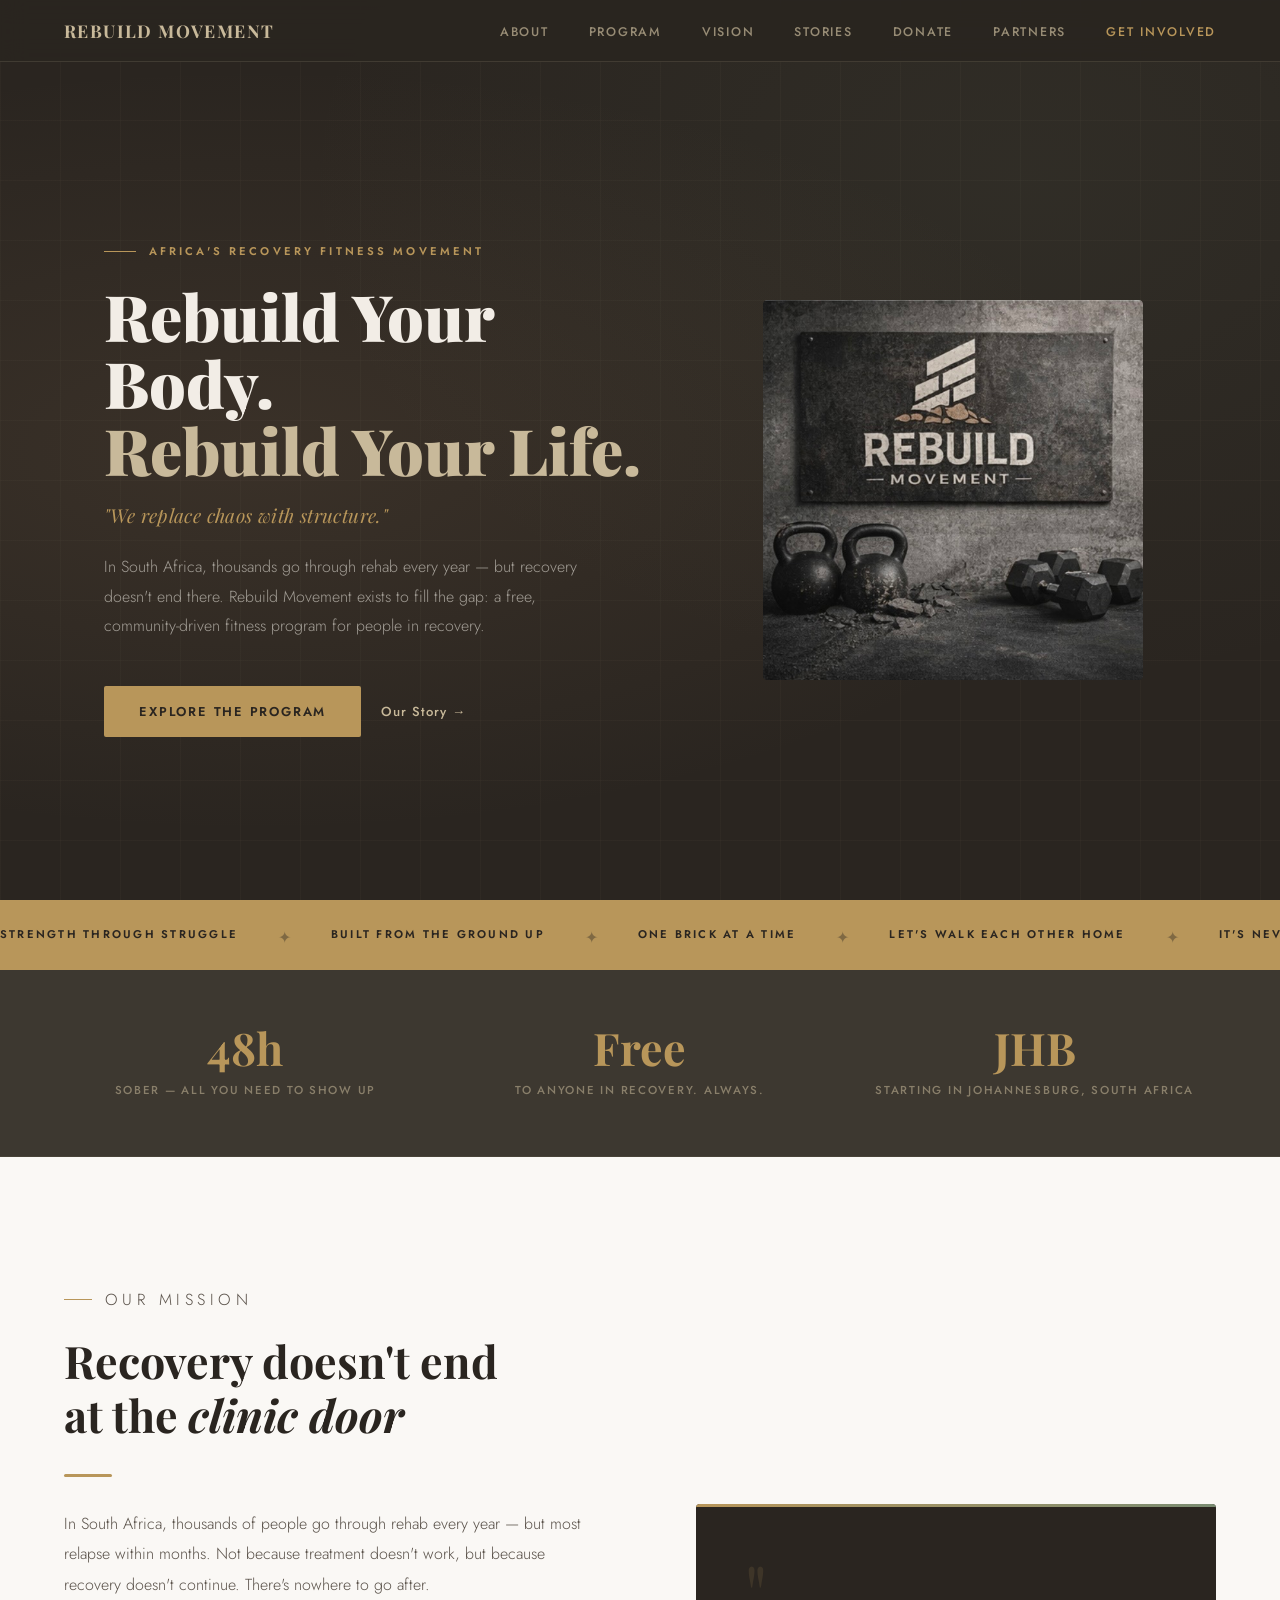
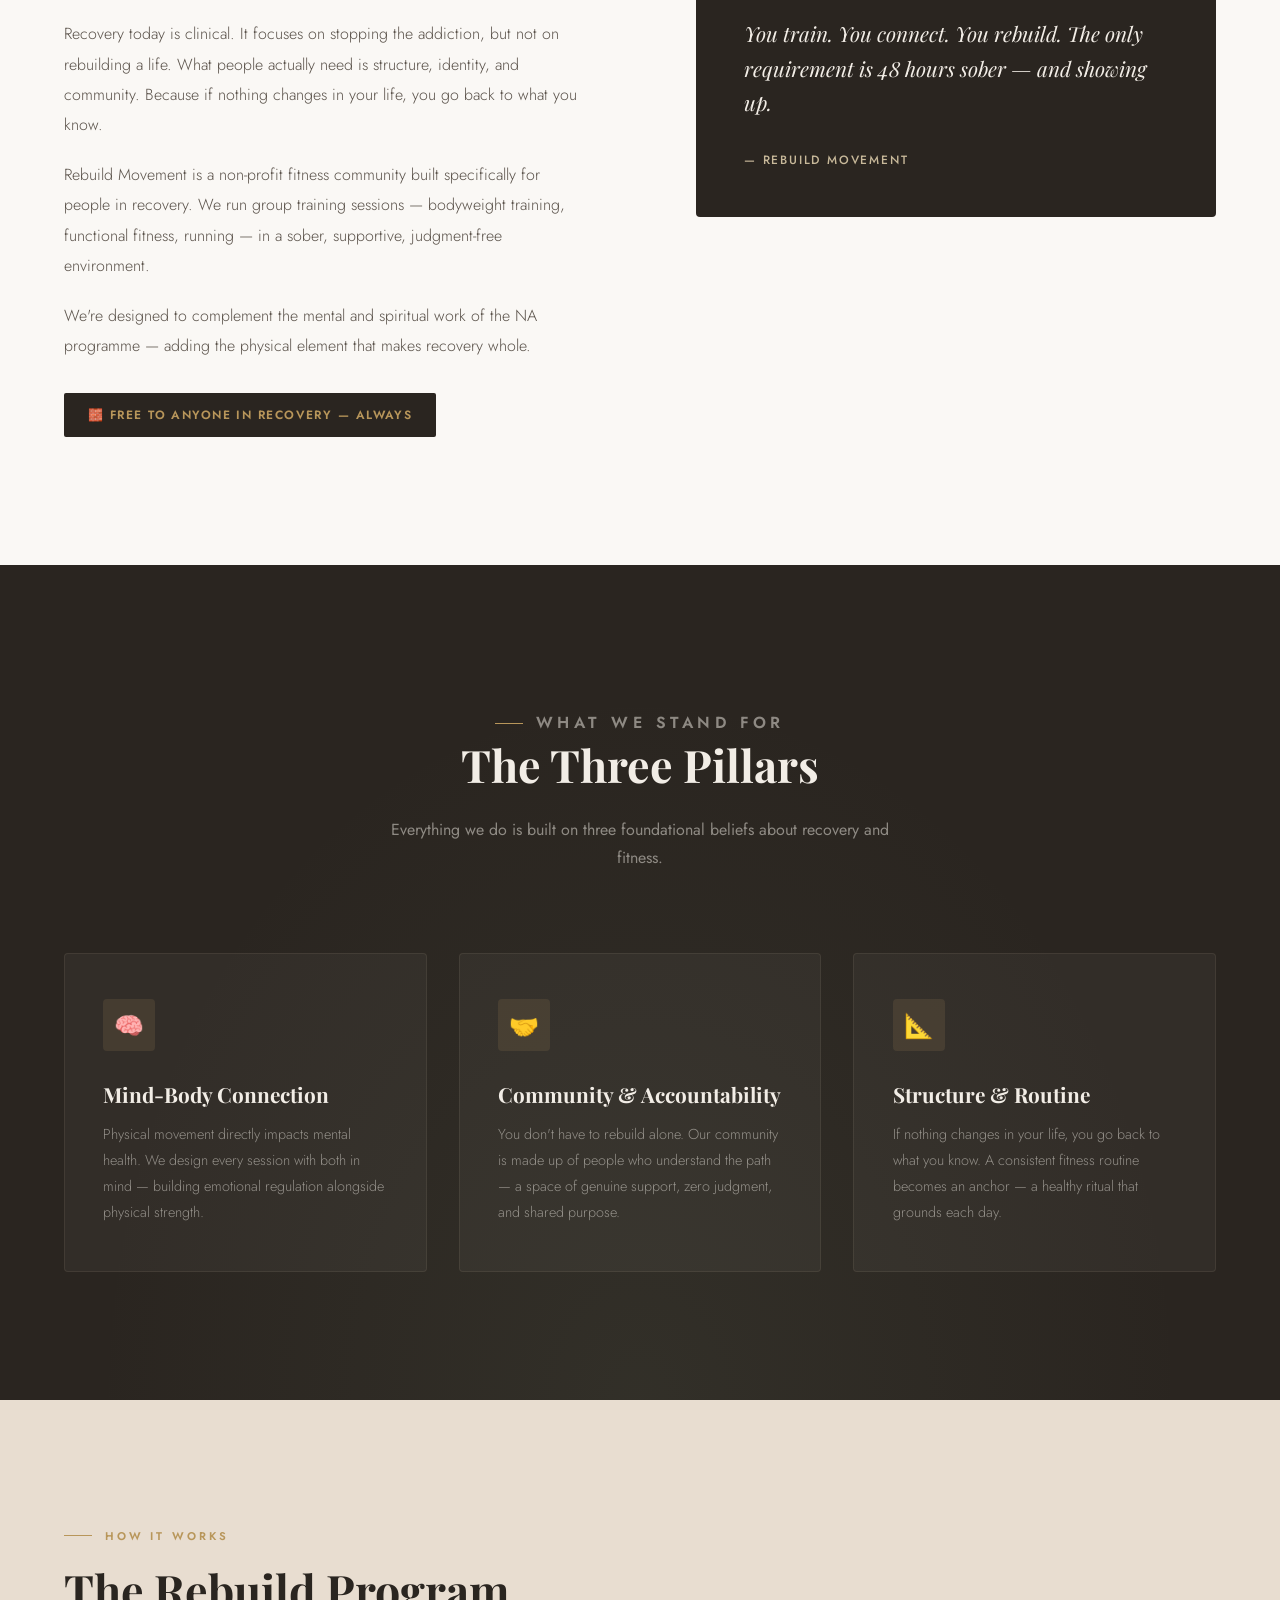
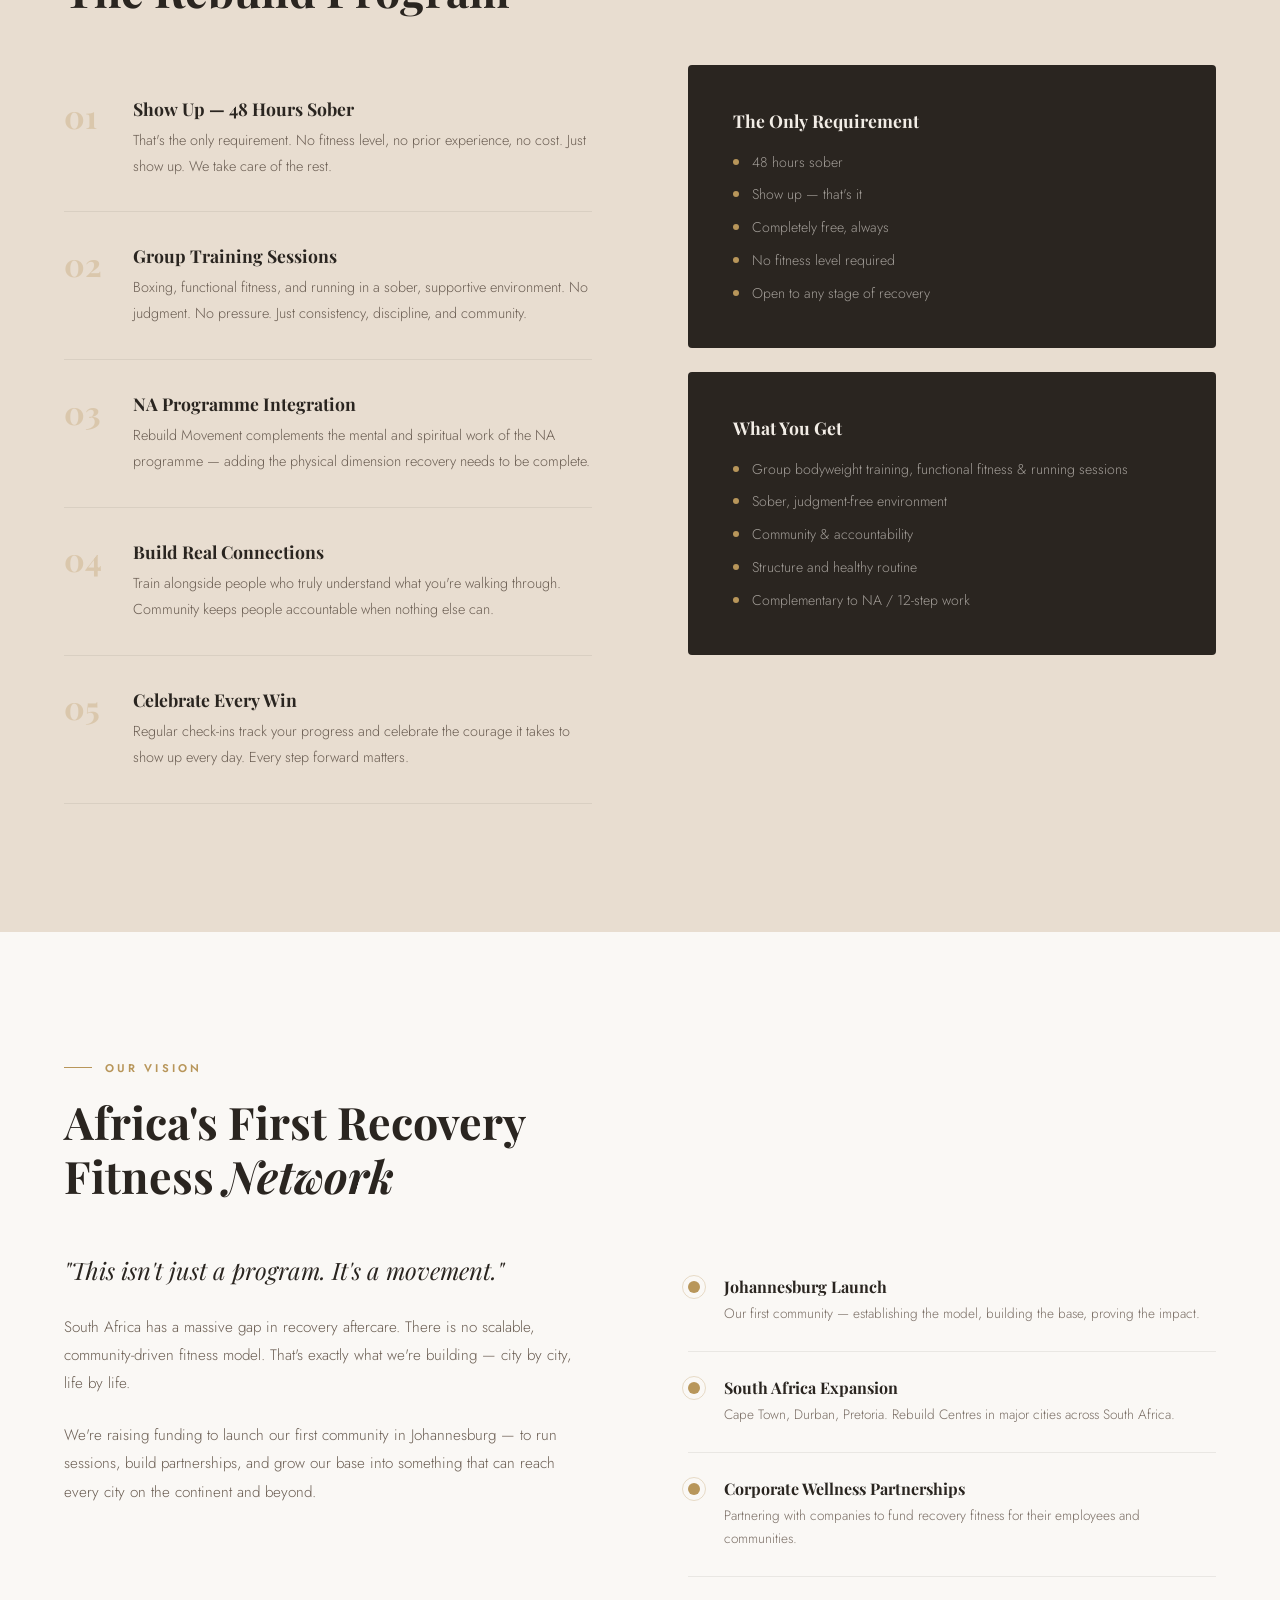
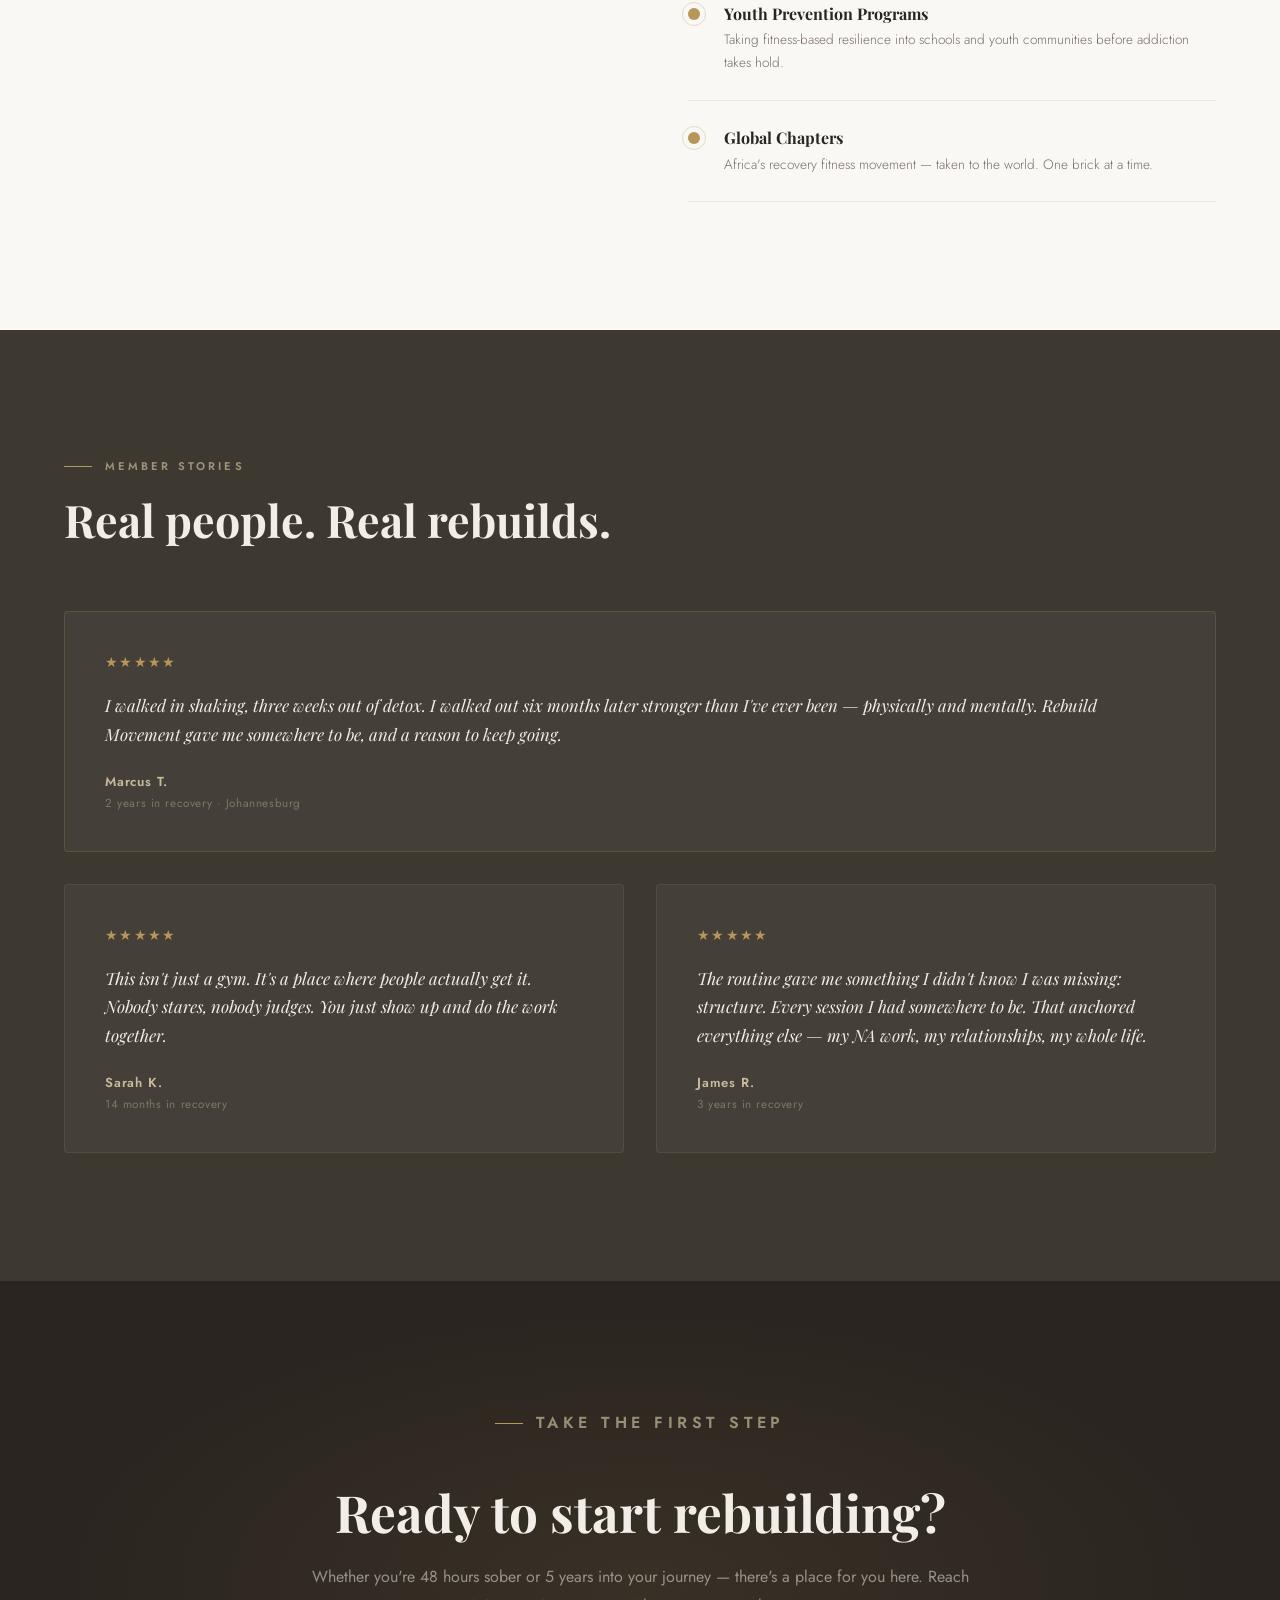
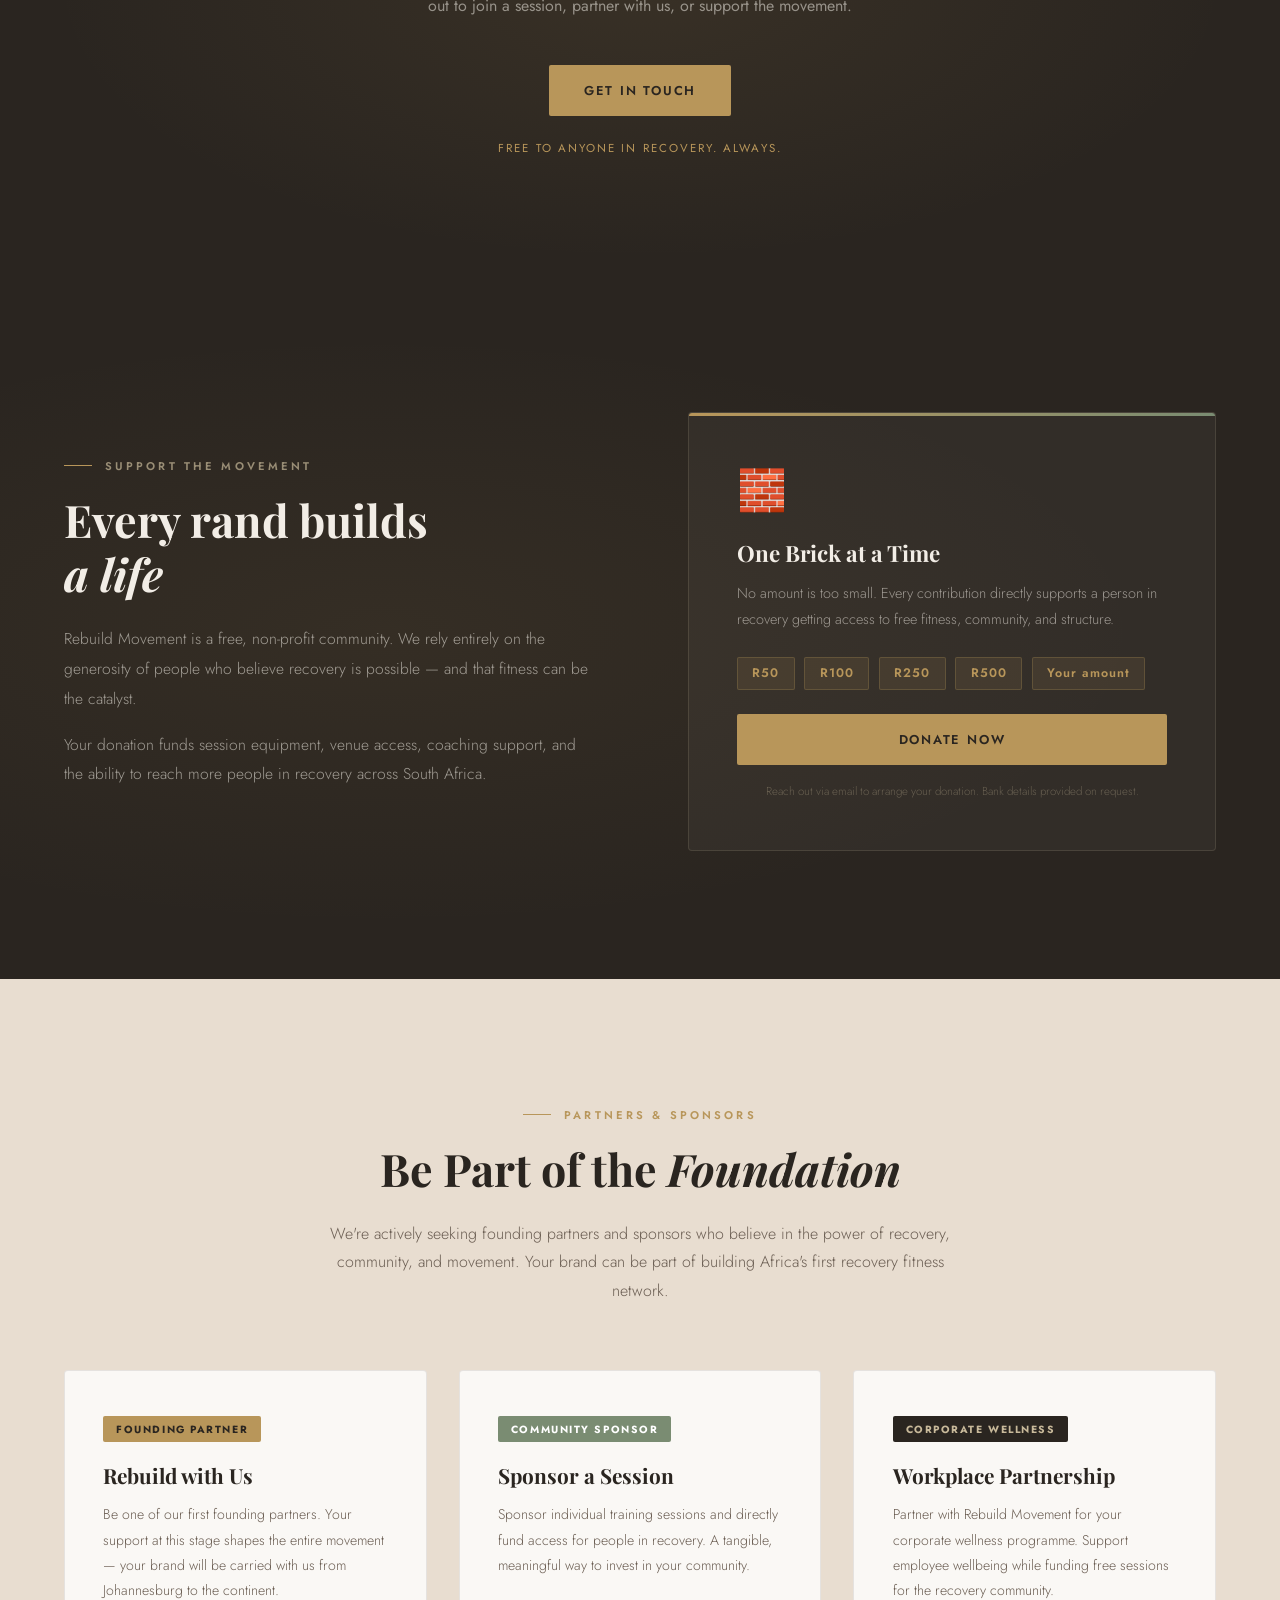
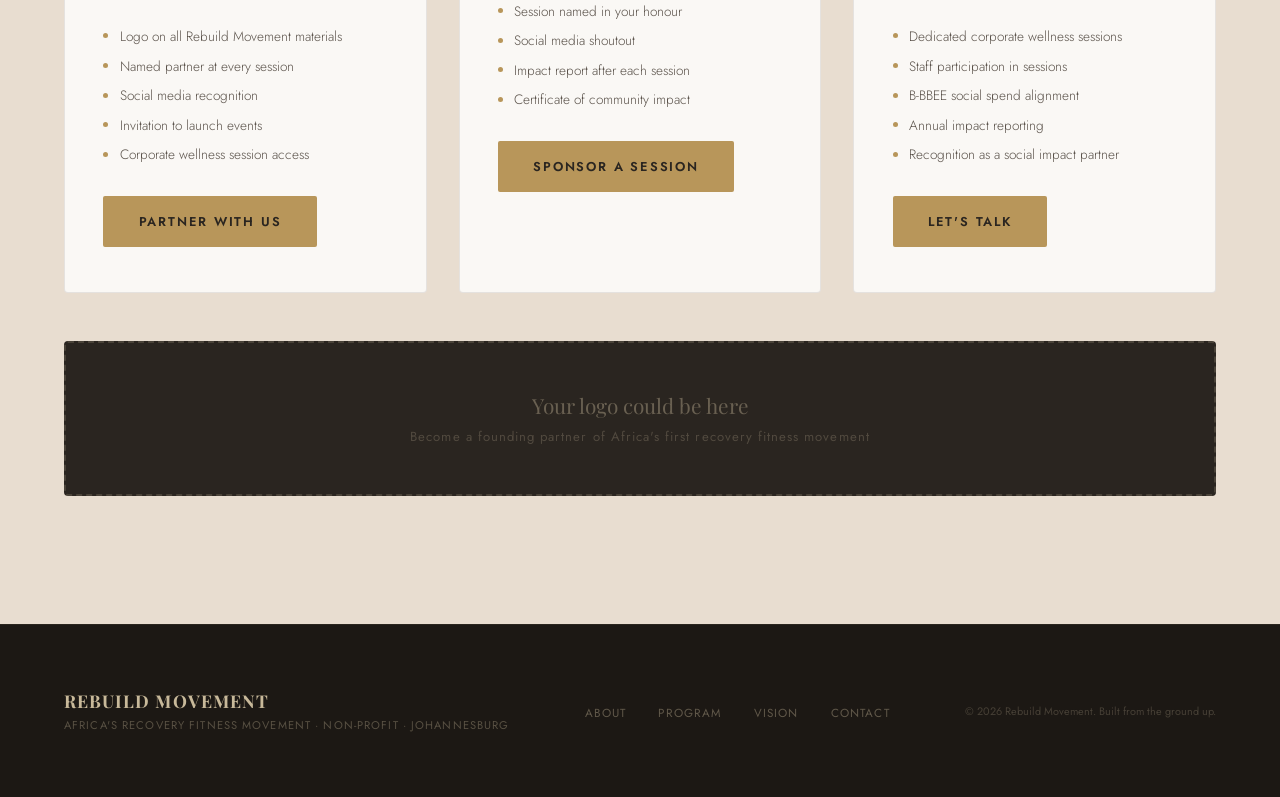
==== index.html @ efc5cbd6 "Rename index (4).html to index.html" ====
<!DOCTYPE html>
<html lang="en">
<head>
<meta charset="UTF-8">
<meta name="viewport" content="width=device-width, initial-scale=1.0">
<title>Rebuild Movement</title>
<link rel="preconnect" href="https://fonts.googleapis.com">
<link rel="preconnect" href="https://fonts.gstatic.com" crossorigin>
<link href="https://fonts.googleapis.com/css2?family=Playfair+Display:ital,wght@0,400;0,700;0,900;1,400;1,700&family=Jost:wght@300;400;500;600&display=swap" rel="stylesheet">
<style>
  :root {
    --stone: #2a2520;
    --ash: #3d3830;
    --sand: #c8b99a;
    --cream: #f2ede6;
    --warm-white: #faf8f5;
    --sage: #7a8c72;
    --accent: #b8965a;
    --light-sand: #e8ddd0;
  }

  * { margin: 0; padding: 0; box-sizing: border-box; }
  html { scroll-behavior: smooth; }

  body {
    font-family: 'Jost', 'Segoe UI', Arial, sans-serif;
    background: var(--warm-white);
    color: var(--stone);
    overflow-x: hidden;
  }

  nav {
    position: fixed;
    top: 0; left: 0; right: 0;
    z-index: 100;
    display: flex;
    justify-content: space-between;
    align-items: center;
    padding: 1.2rem 4rem;
    background: rgba(42, 37, 32, 0.95);
    backdrop-filter: blur(12px);
    border-bottom: 1px solid rgba(200, 185, 154, 0.15);
  }

  .nav-logo {
    font-family: 'Playfair Display', Georgia, 'Times New Roman', serif;
    font-size: 1.1rem;
    font-weight: 700;
    color: var(--sand);
    letter-spacing: 0.08em;
    text-decoration: none;
    text-transform: uppercase;
  }

  .nav-links {
    display: flex;
    gap: 2.5rem;
    list-style: none;
  }

  .nav-links a {
    color: rgba(200, 185, 154, 0.7);
    text-decoration: none;
    font-size: 0.78rem;
    font-weight: 500;
    letter-spacing: 0.14em;
    text-transform: uppercase;
    transition: color 0.3s;
  }

  .nav-links a:hover { color: var(--sand); }

  .nav-cta {
    color: var(--accent) !important;
    border: none !important;
    padding: 0.5rem 0 !important;
    white-space: nowrap;
    transition: opacity 0.3s !important;
  }

  .nav-cta:hover {
    opacity: 0.7;
    background: none !important;
    color: var(--accent) !important;
  }

  .hero {
    min-height: 100vh;
    background: var(--stone);
    position: relative;
    display: flex;
    align-items: center;
    overflow: hidden;
  }

  .hero-texture {
    position: absolute;
    inset: 0;
    background-image:
      radial-gradient(ellipse at 20% 50%, rgba(156,122,90,0.14) 0%, transparent 60%),
      radial-gradient(ellipse at 80% 20%, rgba(122,140,114,0.08) 0%, transparent 50%);
  }

  .hero-grid {
    position: absolute;
    inset: 0;
    background-image:
      linear-gradient(rgba(200,185,154,0.03) 1px, transparent 1px),
      linear-gradient(90deg, rgba(200,185,154,0.03) 1px, transparent 1px);
    background-size: 60px 60px;
  }

  .hero-content {
    position: relative;
    z-index: 2;
    max-width: 1200px;
    margin: 0 auto;
    padding: 0 4rem;
    padding-top: 80px;
    display: grid;
    grid-template-columns: 1.1fr 0.9fr;
    gap: 5rem;
    align-items: center;
    width: 100%;
  }

  .hero-eyebrow {
    font-size: 0.7rem;
    font-weight: 600;
    letter-spacing: 0.28em;
    text-transform: uppercase;
    color: var(--accent);
    margin-bottom: 1.4rem;
    display: flex;
    align-items: center;
    gap: 0.8rem;
  }

  .hero-eyebrow::before {
    content: '';
    display: block;
    width: 32px;
    height: 1px;
    background: var(--accent);
    flex-shrink: 0;
  }

  h1 {
    font-family: 'Playfair Display', Georgia, 'Times New Roman', serif;
    font-size: clamp(2.8rem, 5vw, 4.8rem);
    font-weight: 900;
    line-height: 1.05;
    color: var(--cream);
    margin-bottom: 1.2rem;
  }

  h1 em {
    font-style: normal;
    color: var(--sand);
  }

  .hero-tagline {
    font-family: 'Playfair Display', Georgia, 'Times New Roman', serif;
    font-size: 1.2rem;
    font-style: italic;
    color: var(--accent);
    margin-bottom: 1.5rem;
    letter-spacing: 0.02em;
  }

  .hero-sub {
    font-size: 1rem;
    line-height: 1.85;
    color: rgba(242,237,230,0.58);
    font-weight: 300;
    max-width: 480px;
    margin-bottom: 2.8rem;
  }

  .hero-actions {
    display: flex;
    gap: 1.2rem;
    align-items: center;
    flex-wrap: wrap;
  }

  .btn-primary {
    background: var(--accent);
    color: var(--stone);
    padding: 1rem 2.2rem;
    border: none;
    border-radius: 2px;
    font-family: 'Jost', 'Segoe UI', Arial, sans-serif;
    font-size: 0.8rem;
    font-weight: 600;
    letter-spacing: 0.14em;
    text-transform: uppercase;
    cursor: pointer;
    text-decoration: none;
    transition: all 0.3s;
    display: inline-block;
  }

  .btn-primary:hover {
    background: var(--sand);
    transform: translateY(-2px);
    box-shadow: 0 8px 30px rgba(184,150,90,0.3);
  }

  .btn-ghost {
    color: var(--sand);
    font-size: 0.82rem;
    font-weight: 500;
    letter-spacing: 0.08em;
    text-decoration: none;
    display: flex;
    align-items: center;
    gap: 0.5rem;
    transition: gap 0.3s;
  }

  .btn-ghost:hover { gap: 0.9rem; }

  .hero-right {
    display: flex;
    justify-content: center;
    align-items: center;
  }

  .logo-display {
    width: 380px;
    height: 380px;
    border-radius: 4px;
    display: flex;
    align-items: center;
    justify-content: center;
    position: relative;
    overflow: hidden;
  }

  .logo-display img {
    width: 100%;
    height: 100%;
    object-fit: cover;
    border-radius: 4px;
  }

  .manifesto-bar {
    background: var(--accent);
    padding: 1.3rem 0;
    overflow: hidden;
    white-space: nowrap;
  }

  .manifesto-track {
    display: inline-flex;
    gap: 2.5rem;
    animation: scroll 35s linear infinite;
  }

  .manifesto-item {
    font-size: 0.7rem;
    font-weight: 600;
    letter-spacing: 0.2em;
    text-transform: uppercase;
    color: var(--stone);
    flex-shrink: 0;
  }

  .manifesto-sep {
    color: rgba(42,37,32,0.4);
    flex-shrink: 0;
  }

  @keyframes scroll {
    0% { transform: translateX(0); }
    100% { transform: translateX(-50%); }
  }

  .stats-bar {
    background: var(--ash);
    border-bottom: 1px solid rgba(200,185,154,0.08);
    padding: 2.5rem 4rem;
  }

  .stats-inner {
    max-width: 1200px;
    margin: 0 auto;
    display: grid;
    grid-template-columns: repeat(3, 1fr);
    gap: 2rem;
    text-align: center;
  }

  .stat-item { padding: 1rem; }

  .stat-num {
    font-family: 'Playfair Display', Georgia, 'Times New Roman', serif;
    font-size: 2.8rem;
    font-weight: 700;
    color: var(--accent);
    line-height: 1;
    display: block;
    margin-bottom: 0.4rem;
  }

  .stat-label {
    font-size: 0.72rem;
    letter-spacing: 0.15em;
    text-transform: uppercase;
    color: rgba(200,185,154,0.55);
    font-weight: 500;
  }

  .section-inner { max-width: 1200px; margin: 0 auto; }

  .section-label {
    font-size: 0.7rem;
    font-weight: 600;
    letter-spacing: 0.28em;
    text-transform: uppercase;
    color: var(--accent);
    margin-bottom: 1.2rem;
    display: flex;
    align-items: center;
    gap: 0.8rem;
  }

  .section-label::before {
    content: '';
    display: block;
    width: 28px;
    height: 1px;
    background: var(--accent);
    flex-shrink: 0;
  }

  h2 {
    font-family: 'Playfair Display', Georgia, 'Times New Roman', serif;
    font-size: clamp(2rem, 3.5vw, 3rem);
    font-weight: 700;
    line-height: 1.2;
    color: var(--stone);
    margin-bottom: 1.5rem;
  }

  .divider {
    width: 48px;
    height: 3px;
    background: var(--accent);
    margin: 2rem 0;
    border-radius: 2px;
  }

  .about {
    padding: 8rem 4rem;
    background: var(--warm-white);
  }

  .about-grid {
    display: grid;
    grid-template-columns: 1fr 1fr;
    gap: 7rem;
    align-items: center;
  }

  .about-text p {
    font-size: 1rem;
    line-height: 1.9;
    color: #5a524a;
    font-weight: 300;
    margin-bottom: 1.2rem;
  }

  .free-badge {
    display: inline-flex;
    align-items: center;
    gap: 0.7rem;
    background: var(--stone);
    color: var(--accent);
    padding: 0.8rem 1.5rem;
    border-radius: 2px;
    font-size: 0.75rem;
    font-weight: 600;
    letter-spacing: 0.12em;
    text-transform: uppercase;
    margin-top: 0.8rem;
  }

  .about-card {
    background: var(--stone);
    border-radius: 4px;
    padding: 3rem;
    position: relative;
    overflow: hidden;
  }

  .about-card::before {
    content: '';
    position: absolute;
    top: 0; left: 0; right: 0;
    height: 3px;
    background: linear-gradient(90deg, var(--accent), var(--sage));
  }

  .quote-mark {
    font-family: 'Playfair Display', Georgia, 'Times New Roman', serif;
    font-size: 5rem;
    color: rgba(184,150,90,0.15);
    line-height: 1;
    margin-bottom: -1rem;
    display: block;
  }

  .quote-text {
    font-family: 'Playfair Display', Georgia, 'Times New Roman', serif;
    font-size: 1.3rem;
    line-height: 1.65;
    color: var(--cream);
    font-style: italic;
    margin-bottom: 2rem;
  }

  .quote-attr {
    font-size: 0.75rem;
    letter-spacing: 0.15em;
    text-transform: uppercase;
    color: var(--sand);
    font-weight: 500;
  }

  .pillars {
    padding: 8rem 4rem;
    background: var(--stone);
    position: relative;
    overflow: hidden;
  }

  .pillars::before {
    content: '';
    position: absolute;
    inset: 0;
    background: radial-gradient(ellipse at 50% 100%, rgba(122,140,114,0.1) 0%, transparent 60%);
  }

  .pillars-header {
    text-align: center;
    margin-bottom: 5rem;
    position: relative;
    z-index: 1;
  }

  .pillars-header h2 { color: var(--cream); }

  .pillars-header p {
    font-size: 1rem;
    line-height: 1.8;
    color: rgba(242,237,230,0.5);
    max-width: 500px;
    margin: 1rem auto 0;
  }

  .pillars-grid {
    display: grid;
    grid-template-columns: repeat(3, 1fr);
    gap: 2rem;
    position: relative;
    z-index: 1;
    max-width: 1200px;
    margin: 0 auto;
  }

  .pillar-card {
    background: rgba(255,255,255,0.04);
    border: 1px solid rgba(200,185,154,0.1);
    border-radius: 4px;
    padding: 2.8rem 2.4rem;
    transition: all 0.4s;
    position: relative;
    overflow: hidden;
  }

  .pillar-card::after {
    content: '';
    position: absolute;
    bottom: 0; left: 0; right: 0;
    height: 2px;
    background: linear-gradient(90deg, var(--accent), transparent);
    transform: scaleX(0);
    transform-origin: left;
    transition: transform 0.4s;
  }

  .pillar-card:hover {
    background: rgba(255,255,255,0.07);
    border-color: rgba(200,185,154,0.25);
    transform: translateY(-4px);
  }

  .pillar-card:hover::after { transform: scaleX(1); }

  .pillar-icon {
    width: 52px;
    height: 52px;
    background: rgba(184,150,90,0.14);
    border-radius: 4px;
    display: flex;
    align-items: center;
    justify-content: center;
    font-size: 1.5rem;
    margin-bottom: 1.8rem;
  }

  .pillar-card h3 {
    font-family: 'Playfair Display', Georgia, 'Times New Roman', serif;
    font-size: 1.3rem;
    font-weight: 700;
    color: var(--cream);
    margin-bottom: 0.9rem;
  }

  .pillar-card p {
    font-size: 0.9rem;
    line-height: 1.8;
    color: rgba(242,237,230,0.5);
    font-weight: 300;
  }

  .program {
    padding: 8rem 4rem;
    background: var(--light-sand);
  }

  .program-grid {
    display: grid;
    grid-template-columns: 1fr 1fr;
    gap: 6rem;
    align-items: start;
    max-width: 1200px;
    margin: 3rem auto 0;
  }

  .step {
    display: flex;
    gap: 1.8rem;
    padding: 2rem 0;
    border-bottom: 1px solid rgba(42,37,32,0.08);
    transition: padding-left 0.3s;
  }

  .step:hover { padding-left: 0.5rem; }

  .step-num {
    font-family: 'Playfair Display', Georgia, 'Times New Roman', serif;
    font-size: 2rem;
    font-weight: 700;
    color: rgba(184,150,90,0.3);
    min-width: 2.5rem;
    line-height: 1;
    padding-top: 0.2rem;
  }

  .step-content h3 {
    font-family: 'Playfair Display', Georgia, 'Times New Roman', serif;
    font-size: 1.1rem;
    font-weight: 700;
    color: var(--stone);
    margin-bottom: 0.5rem;
  }

  .step-content p {
    font-size: 0.9rem;
    line-height: 1.8;
    color: #6b5e53;
    font-weight: 300;
  }

  .program-info { position: sticky; top: 120px; }

  .info-card {
    background: var(--stone);
    border-radius: 4px;
    padding: 2.8rem;
    margin-bottom: 1.5rem;
  }

  .info-card h3 {
    font-family: 'Playfair Display', Georgia, 'Times New Roman', serif;
    font-size: 1.1rem;
    color: var(--cream);
    margin-bottom: 1.2rem;
  }

  .info-list {
    list-style: none;
    display: flex;
    flex-direction: column;
    gap: 0.8rem;
  }

  .info-list li {
    font-size: 0.88rem;
    color: rgba(242,237,230,0.6);
    display: flex;
    align-items: center;
    gap: 0.8rem;
    font-weight: 300;
  }

  .info-list li::before {
    content: '';
    width: 6px;
    height: 6px;
    border-radius: 50%;
    background: var(--accent);
    flex-shrink: 0;
  }

  .vision {
    padding: 8rem 4rem;
    background: var(--warm-white);
  }

  .vision-grid {
    display: grid;
    grid-template-columns: 1fr 1fr;
    gap: 6rem;
    align-items: start;
    max-width: 1200px;
    margin: 3rem auto 0;
  }

  .vision-statement {
    font-family: 'Playfair Display', Georgia, 'Times New Roman', serif;
    font-size: 1.5rem;
    font-style: italic;
    line-height: 1.6;
    color: var(--stone);
    margin-bottom: 1.5rem;
  }

  .vision-sub {
    font-size: 0.95rem;
    line-height: 1.85;
    color: #6b5e53;
    font-weight: 300;
    margin-bottom: 1.5rem;
  }

  .roadmap { display: flex; flex-direction: column; gap: 0; }

  .roadmap-item {
    display: flex;
    align-items: flex-start;
    gap: 1.5rem;
    padding: 1.6rem 0;
    border-bottom: 1px solid rgba(42,37,32,0.08);
  }

  .roadmap-dot {
    width: 12px;
    height: 12px;
    border-radius: 50%;
    background: var(--accent);
    flex-shrink: 0;
    margin-top: 5px;
    position: relative;
  }

  .roadmap-dot::after {
    content: '';
    position: absolute;
    top: 50%;
    left: 50%;
    transform: translate(-50%, -50%);
    width: 22px;
    height: 22px;
    border-radius: 50%;
    border: 1px solid rgba(184,150,90,0.3);
  }

  .roadmap-content h4 {
    font-family: 'Playfair Display', Georgia, 'Times New Roman', serif;
    font-size: 1rem;
    font-weight: 700;
    color: var(--stone);
    margin-bottom: 0.3rem;
  }

  .roadmap-content p {
    font-size: 0.85rem;
    line-height: 1.7;
    color: #7a6e65;
    font-weight: 300;
  }

  .testimonials {
    padding: 8rem 4rem;
    background: var(--ash);
  }

  .testimonials-header {
    max-width: 1200px;
    margin: 0 auto 4rem;
  }

  .testimonials-header h2 { color: var(--cream); }

  .testimonials-grid {
    display: grid;
    grid-template-columns: repeat(2, 1fr);
    gap: 2rem;
    max-width: 1200px;
    margin: 0 auto;
  }

  .testimonial-card {
    background: rgba(255,255,255,0.04);
    border: 1px solid rgba(200,185,154,0.1);
    border-radius: 4px;
    padding: 2.5rem;
    transition: all 0.3s;
  }

  .testimonial-card:hover {
    border-color: rgba(200,185,154,0.25);
    transform: translateY(-2px);
  }

  .testimonial-card:first-child {
    grid-column: 1 / -1;
    border-color: rgba(184,150,90,0.2);
  }

  .t-stars {
    color: var(--accent);
    font-size: 0.85rem;
    letter-spacing: 0.1em;
    margin-bottom: 1.2rem;
  }

  .t-text {
    font-family: 'Playfair Display', Georgia, 'Times New Roman', serif;
    font-size: 1.05rem;
    line-height: 1.7;
    color: var(--cream);
    font-style: italic;
    margin-bottom: 1.5rem;
  }

  .t-name {
    font-size: 0.82rem;
    font-weight: 600;
    color: var(--sand);
    letter-spacing: 0.06em;
  }

  .t-meta {
    font-size: 0.73rem;
    color: rgba(200,185,154,0.45);
    margin-top: 0.2rem;
    letter-spacing: 0.05em;
  }

  .cta-section {
    padding: 8rem 4rem;
    background: var(--stone);
    text-align: center;
    position: relative;
    overflow: hidden;
  }

  .cta-section::before {
    content: '';
    position: absolute;
    inset: 0;
    background: radial-gradient(ellipse at center, rgba(184,150,90,0.1) 0%, transparent 65%);
  }

  .cta-inner {
    position: relative;
    z-index: 1;
    max-width: 680px;
    margin: 0 auto;
  }

  .cta-section h2 {
    color: var(--cream);
    font-size: clamp(1.8rem, 4vw, 3.2rem);
    margin-bottom: 1.2rem;
  }

  .cta-section p {
    font-size: 1rem;
    line-height: 1.8;
    color: rgba(242,237,230,0.52);
    margin-bottom: 2.8rem;
  }

  .cta-qualifier {
    font-size: 0.72rem;
    letter-spacing: 0.18em;
    text-transform: uppercase;
    color: var(--accent);
    margin-top: 1.5rem;
    display: block;
  }

  footer {
    background: rgba(28,24,20,1);
    padding: 4rem;
    border-top: 1px solid rgba(200,185,154,0.08);
  }

  .footer-inner {
    max-width: 1200px;
    margin: 0 auto;
    display: flex;
    justify-content: space-between;
    align-items: center;
  }

  .footer-brand {
    font-family: 'Playfair Display', Georgia, 'Times New Roman', serif;
    font-size: 1.1rem;
    font-weight: 700;
    color: var(--sand);
    letter-spacing: 0.06em;
  }

  .footer-tagline {
    font-size: 0.7rem;
    color: rgba(200,185,154,0.35);
    margin-top: 0.3rem;
    letter-spacing: 0.1em;
    text-transform: uppercase;
  }

  .footer-links {
    display: flex;
    gap: 2rem;
    list-style: none;
  }

  .footer-links a {
    font-size: 0.73rem;
    color: rgba(200,185,154,0.4);
    text-decoration: none;
    letter-spacing: 0.1em;
    text-transform: uppercase;
    transition: color 0.3s;
  }

  .footer-links a:hover { color: var(--sand); }

  .footer-copy {
    font-size: 0.68rem;
    color: rgba(200,185,154,0.25);
  }

  @keyframes fadeUp {
    from { opacity: 0; transform: translateY(28px); }
    to { opacity: 1; transform: translateY(0); }
  }

  .hero-eyebrow { animation: fadeUp 0.8s ease forwards; }
  h1 { animation: fadeUp 0.8s 0.12s ease both; }
  .hero-tagline { animation: fadeUp 0.8s 0.22s ease both; }
  .hero-sub { animation: fadeUp 0.8s 0.32s ease both; }
  .hero-actions { animation: fadeUp 0.8s 0.44s ease both; }
  .logo-display { animation: fadeUp 0.9s 0.28s ease both; }

  .reveal {
    opacity: 0;
    transform: translateY(22px);
    transition: opacity 0.7s ease, transform 0.7s ease;
  }
  .reveal.visible {
    opacity: 1;
    transform: translateY(0);
  }

  @media (max-width: 900px) {
    nav { padding: 1rem 1.5rem; }
    .nav-links { display: none; }
    .hero-content, .about-grid, .program-grid, .pillars-grid, .testimonials-grid, .vision-grid {
      grid-template-columns: 1fr;
    }
    .hero-content { gap: 3rem; padding: 6rem 1.5rem 4rem; }
    .about, .pillars, .program, .testimonials, .cta-section, .vision, footer {
      padding: 5rem 1.5rem;
    }
    .stats-bar { padding: 2rem 1.5rem; }
    .stats-inner { grid-template-columns: 1fr; gap: 1.5rem; }
    .footer-inner { flex-direction: column; gap: 1.5rem; text-align: center; }
    .testimonial-card:first-child { grid-column: 1; }
    .program-info { position: static; }
    .logo-display { width: 280px; height: 280px; }
  }

  /* DONATE */
  .donate-section {
    padding: 8rem 4rem;
    background: var(--stone);
    position: relative;
    overflow: hidden;
  }

  .donate-section::before {
    content: '';
    position: absolute;
    inset: 0;
    background: radial-gradient(ellipse at 30% 50%, rgba(184,150,90,0.08) 0%, transparent 60%);
  }

  .donate-grid {
    display: grid;
    grid-template-columns: 1fr 1fr;
    gap: 6rem;
    align-items: center;
    max-width: 1200px;
    margin: 0 auto;
    position: relative;
    z-index: 1;
  }

  .donate-text {
    font-size: 0.98rem;
    line-height: 1.9;
    color: rgba(242,237,230,0.58);
    font-weight: 300;
    margin-bottom: 1rem;
  }

  .donate-card {
    background: rgba(255,255,255,0.04);
    border: 1px solid rgba(200,185,154,0.15);
    border-radius: 4px;
    padding: 3rem;
    position: relative;
    overflow: hidden;
  }

  .donate-card::before {
    content: '';
    position: absolute;
    top: 0; left: 0; right: 0;
    height: 3px;
    background: linear-gradient(90deg, var(--accent), var(--sage));
  }

  .donate-card-icon {
    font-size: 2.5rem;
    margin-bottom: 1.2rem;
  }

  .donate-card h3 {
    font-family: 'Playfair Display', Georgia, serif;
    font-size: 1.4rem;
    color: var(--cream);
    margin-bottom: 0.8rem;
  }

  .donate-card p {
    font-size: 0.9rem;
    line-height: 1.8;
    color: rgba(242,237,230,0.55);
    font-weight: 300;
    margin-bottom: 1.5rem;
  }

  .donate-amounts {
    display: flex;
    flex-wrap: wrap;
    gap: 0.6rem;
    margin-bottom: 0.5rem;
  }

  .amount-tag {
    background: rgba(184,150,90,0.12);
    border: 1px solid rgba(184,150,90,0.25);
    color: var(--accent);
    padding: 0.4rem 0.9rem;
    border-radius: 2px;
    font-size: 0.78rem;
    font-weight: 600;
    letter-spacing: 0.08em;
    cursor: pointer;
    transition: all 0.3s;
  }

  .amount-tag:hover {
    background: rgba(184,150,90,0.25);
  }

  .donate-note {
    font-size: 0.72rem !important;
    color: rgba(200,185,154,0.35) !important;
    text-align: center;
    margin-top: 1rem !important;
    margin-bottom: 0 !important;
  }

  /* SPONSORS */
  .sponsors-section {
    padding: 8rem 4rem;
    background: var(--light-sand);
  }

  .sponsors-sub {
    font-size: 1rem;
    line-height: 1.8;
    color: #6b5e53;
    max-width: 620px;
    margin: 1rem auto 0;
    text-align: center;
    font-weight: 300;
  }

  .sponsor-tiers {
    display: grid;
    grid-template-columns: repeat(3, 1fr);
    gap: 2rem;
    max-width: 1200px;
    margin: 4rem auto 3rem;
  }

  .sponsor-tier {
    background: var(--warm-white);
    border: 1px solid rgba(42,37,32,0.1);
    border-radius: 4px;
    padding: 2.8rem 2.4rem;
    position: relative;
    transition: all 0.3s;
  }

  .sponsor-tier:hover {
    transform: translateY(-4px);
    box-shadow: 0 12px 40px rgba(42,37,32,0.08);
  }

  .tier-badge {
    display: inline-block;
    background: var(--accent);
    color: var(--stone);
    font-size: 0.65rem;
    font-weight: 700;
    letter-spacing: 0.15em;
    text-transform: uppercase;
    padding: 0.35rem 0.8rem;
    border-radius: 2px;
    margin-bottom: 1.2rem;
  }

  .tier-badge--community { background: var(--sage); color: white; }
  .tier-badge--corporate { background: var(--stone); color: var(--sand); }

  .sponsor-tier h3 {
    font-family: 'Playfair Display', Georgia, serif;
    font-size: 1.3rem;
    color: var(--stone);
    margin-bottom: 0.8rem;
  }

  .sponsor-tier > p {
    font-size: 0.88rem;
    line-height: 1.8;
    color: #6b5e53;
    font-weight: 300;
    margin-bottom: 1.4rem;
  }

  .tier-benefits {
    list-style: none;
    display: flex;
    flex-direction: column;
    gap: 0.6rem;
    margin-bottom: 0.5rem;
  }

  .tier-benefits li {
    font-size: 0.85rem;
    color: #5a524a;
    display: flex;
    align-items: center;
    gap: 0.7rem;
    font-weight: 300;
  }

  .tier-benefits li::before {
    content: '';
    width: 5px;
    height: 5px;
    border-radius: 50%;
    background: var(--accent);
    flex-shrink: 0;
  }

  .sponsor-placeholder {
    background: var(--stone);
    border: 2px dashed rgba(200,185,154,0.2);
    border-radius: 4px;
    padding: 3rem;
    text-align: center;
    max-width: 1200px;
    margin: 0 auto;
  }

  .sponsor-placeholder-text {
    font-family: 'Playfair Display', Georgia, serif;
    font-size: 1.3rem;
    color: rgba(200,185,154,0.4);
    margin-bottom: 0.5rem;
  }

  .sponsor-placeholder-sub {
    font-size: 0.82rem;
    color: rgba(200,185,154,0.25);
    letter-spacing: 0.08em;
  }

  /* MODAL */
  .modal-overlay {
    position: fixed;
    inset: 0;
    background: rgba(20,16,12,0.88);
    z-index: 999;
    display: none;
    align-items: center;
    justify-content: center;
    padding: 2rem;
    backdrop-filter: blur(6px);
  }

  .modal-overlay.active {
    display: flex;
  }

  .modal-box {
    background: var(--warm-white);
    border-radius: 4px;
    max-width: 900px;
    width: 100%;
    display: grid;
    grid-template-columns: 1fr 1.4fr;
    overflow: hidden;
    position: relative;
    max-height: 92vh;
    overflow-y: auto;
    box-shadow: 0 40px 100px rgba(0,0,0,0.5);
  }

  .modal-close {
    position: absolute;
    top: 1.2rem;
    right: 1.2rem;
    background: rgba(42,37,32,0.15);
    border: none;
    color: var(--stone);
    width: 36px;
    height: 36px;
    border-radius: 50%;
    cursor: pointer;
    font-size: 0.85rem;
    display: flex;
    align-items: center;
    justify-content: center;
    z-index: 10;
    transition: background 0.2s;
  }

  .modal-close:hover { background: rgba(42,37,32,0.25); }

  .modal-left {
    background: var(--stone);
    padding: 3.5rem 2.5rem;
    display: flex;
    flex-direction: column;
    justify-content: space-between;
    position: relative;
    overflow: hidden;
  }

  .modal-left::before {
    content: '';
    position: absolute;
    inset: 0;
    background: radial-gradient(ellipse at 50% 80%, rgba(184,150,90,0.12) 0%, transparent 65%);
  }

  .modal-logo-text {
    font-family: 'Playfair Display', Georgia, serif;
    font-size: 2.6rem;
    font-weight: 900;
    color: var(--cream);
    letter-spacing: 0.06em;
    line-height: 1.1;
    position: relative;
    z-index: 1;
  }

  .modal-logo-text span {
    font-size: 1rem;
    letter-spacing: 0.35em;
    color: var(--accent);
    font-weight: 600;
    display: block;
    margin-top: 0.4rem;
  }

  .modal-tagline {
    font-family: 'Playfair Display', Georgia, serif;
    font-size: 1.5rem;
    font-style: italic;
    font-weight: 700;
    color: rgba(242,237,230,0.85);
    line-height: 1.5;
    position: relative;
    z-index: 1;
    margin: 2rem 0;
  }

  .modal-contact-info {
    display: flex;
    flex-direction: column;
    gap: 0.7rem;
    position: relative;
    z-index: 1;
  }

  .modal-info-item {
    display: flex;
    align-items: center;
    gap: 0.8rem;
    font-size: 0.95rem;
    color: rgba(200,185,154,0.85);
    font-weight: 400;
  }

  .modal-info-item a {
    color: rgba(200,185,154,0.7);
    text-decoration: none;
    transition: color 0.2s;
  }

  .modal-info-item a:hover { color: var(--sand); }

  .modal-info-icon {
    font-size: 1rem;
    color: var(--accent);
    flex-shrink: 0;
  }

  .modal-instagram {
    display: flex !important;
    align-items: center;
    gap: 0.6rem;
    color: rgba(200,185,154,0.85) !important;
    text-decoration: none;
    transition: color 0.2s;
    font-size: 0.95rem;
  }

  .modal-instagram:hover { color: var(--sand) !important; }

  .modal-right {
    padding: 3.5rem 3rem;
    background: #f0e9df;
  }

  .modal-right h2 {
    font-family: 'Playfair Display', Georgia, serif;
    font-size: 1.8rem;
    color: var(--stone);
    margin-bottom: 0.6rem;
  }

  .modal-form-sub {
    font-size: 0.88rem;
    line-height: 1.7;
    color: #7a6e65;
    margin-bottom: 2rem;
    font-weight: 300;
  }

  .form-group {
    margin-bottom: 1.3rem;
  }

  .form-group label {
    display: block;
    font-size: 0.72rem;
    font-weight: 600;
    letter-spacing: 0.12em;
    text-transform: uppercase;
    color: var(--stone);
    margin-bottom: 0.5rem;
  }

  .form-group input,
  .form-group select,
  .form-group textarea {
    width: 100%;
    padding: 0.85rem 1rem;
    border: 1px solid rgba(42,37,32,0.15);
    border-radius: 2px;
    background: #faf6f0;
    font-family: 'Jost', 'Segoe UI', Arial, sans-serif;
    font-size: 0.9rem;
    color: var(--stone);
    transition: border-color 0.2s;
    outline: none;
  }

  .form-group input:focus,
  .form-group select:focus,
  .form-group textarea:focus {
    border-color: var(--accent);
  }

  .form-group textarea {
    resize: vertical;
    min-height: 100px;
  }

  .form-success {
    display: none;
    text-align: center;
    padding: 2rem;
  }

  .form-success.active { display: block; }

  .success-icon {
    width: 60px;
    height: 60px;
    background: var(--accent);
    border-radius: 50%;
    display: flex;
    align-items: center;
    justify-content: center;
    font-size: 1.5rem;
    color: white;
    margin: 0 auto 1.2rem;
  }

  .form-success h3 {
    font-family: 'Playfair Display', Georgia, serif;
    font-size: 1.4rem;
    color: var(--stone);
    margin-bottom: 0.5rem;
  }

  .form-success p {
    font-size: 0.9rem;
    color: #7a6e65;
    font-weight: 300;
  }

  @media (max-width: 900px) {
    .modal-box { grid-template-columns: 1fr; }
    .modal-left { padding: 2.5rem 2rem; }
    .modal-right { padding: 2.5rem 2rem; }
    .donate-grid { grid-template-columns: 1fr; gap: 3rem; }
    .sponsor-tiers { grid-template-columns: 1fr; }
    .donate-section, .sponsors-section { padding: 5rem 1.5rem; }
  }

</style>
</head>
<body>

<nav>
  <a href="#" class="nav-logo">Rebuild Movement</a>
  <ul class="nav-links">
    <li><a href="#about">About</a></li>
    <li><a href="#program">Program</a></li>
    <li><a href="#vision">Vision</a></li>
    <li><a href="#stories">Stories</a></li>
    <li><a href="#donate">Donate</a></li>
    <li><a href="#sponsors">Partners</a></li>
    <li><a href="#contact" class="nav-cta" onclick="openContact(); return false;">Get Involved</a></li>
  </ul>
</nav>

<section class="hero">
  <div class="hero-texture"></div>
  <div class="hero-grid"></div>
  <div class="hero-content">
    <div class="hero-left">
      <p class="hero-eyebrow">Africa's Recovery Fitness Movement</p>
      <h1>Rebuild Your Body.<br><em>Rebuild Your Life.</em></h1>
      <p class="hero-tagline">"We replace chaos with structure."</p>
      <p class="hero-sub">In South Africa, thousands go through rehab every year — but recovery doesn't end there. Rebuild Movement exists to fill the gap: a free, community-driven fitness program for people in recovery.</p>
      <div class="hero-actions">
        <a href="#program" class="btn-primary">Explore the Program</a>
        <a href="#about" class="btn-ghost">Our Story →</a>
      </div>
    </div>
    <div class="hero-right">
      <div class="logo-display">
        <img src="[data-uri]" alt="Rebuild Movement Logo">
      </div>
    </div>
  </div>
</section>

<div class="manifesto-bar">
  <div class="manifesto-track">
    <span class="manifesto-item">Strength Through Struggle</span>
    <span class="manifesto-sep">✦</span>
    <span class="manifesto-item">Built From the Ground Up</span>
    <span class="manifesto-sep">✦</span>
    <span class="manifesto-item">One Brick at a Time</span>
    <span class="manifesto-sep">✦</span>
    <span class="manifesto-item">Let's Walk Each Other Home</span>
    <span class="manifesto-sep">✦</span>
    <span class="manifesto-item">It's Never the Wrong Time to Do the Right Thing</span>
    <span class="manifesto-sep">✦</span>
    <span class="manifesto-item">We Replace Chaos With Structure</span>
    <span class="manifesto-sep">✦</span>
    <span class="manifesto-item">Strength Through Struggle</span>
    <span class="manifesto-sep">✦</span>
    <span class="manifesto-item">Built From the Ground Up</span>
    <span class="manifesto-sep">✦</span>
    <span class="manifesto-item">One Brick at a Time</span>
    <span class="manifesto-sep">✦</span>
    <span class="manifesto-item">Let's Walk Each Other Home</span>
    <span class="manifesto-sep">✦</span>
    <span class="manifesto-item">It's Never the Wrong Time to Do the Right Thing</span>
    <span class="manifesto-sep">✦</span>
    <span class="manifesto-item">We Replace Chaos With Structure</span>
    <span class="manifesto-sep">✦</span>
  </div>
</div>

<div class="stats-bar">
  <div class="stats-inner">
    <div class="stat-item reveal">
      <span class="stat-num">48h</span>
      <span class="stat-label">Sober — All You Need to Show Up</span>
    </div>
    <div class="stat-item reveal">
      <span class="stat-num">Free</span>
      <span class="stat-label">To Anyone in Recovery. Always.</span>
    </div>
    <div class="stat-item reveal">
      <span class="stat-num">JHB</span>
      <span class="stat-label">Starting in Johannesburg, South Africa</span>
    </div>
  </div>
</div>

<section class="about" id="about">
  <div class="section-inner">
    <div class="about-grid">
      <div class="about-text">
        <p class="section-label reveal">Our Mission</p>
        <h2 class="reveal">Recovery doesn't end<br>at the <em>clinic door</em></h2>
        <div class="divider reveal"></div>
        <p class="reveal">In South Africa, thousands of people go through rehab every year — but most relapse within months. Not because treatment doesn't work, but because recovery doesn't continue. There's nowhere to go after.</p>
        <p class="reveal">Recovery today is clinical. It focuses on stopping the addiction, but not on rebuilding a life. What people actually need is structure, identity, and community. Because if nothing changes in your life, you go back to what you know.</p>
        <p class="reveal">Rebuild Movement is a non-profit fitness community built specifically for people in recovery. We run group training sessions — bodyweight training, functional fitness, running — in a sober, supportive, judgment-free environment.</p>
        <p class="reveal">We're designed to complement the mental and spiritual work of the NA programme — adding the physical element that makes recovery whole.</p>
        <div class="free-badge reveal">🧱 Free to anyone in recovery — always</div>
      </div>
      <div class="about-visual reveal">
        <div class="about-card">
          <span class="quote-mark">"</span>
          <p class="quote-text">You train. You connect. You rebuild. The only requirement is 48 hours sober — and showing up.</p>
          <p class="quote-attr">— Rebuild Movement</p>
        </div>
      </div>
    </div>
  </div>
</section>

<section class="pillars" id="pillars">
  <div class="pillars-header reveal">
    <p class="section-label" style="justify-content:center;">What We Stand For</p>
    <h2>The Three Pillars</h2>
    <p>Everything we do is built on three foundational beliefs about recovery and fitness.</p>
  </div>
  <div class="pillars-grid">
    <div class="pillar-card reveal">
      <div class="pillar-icon">🧠</div>
      <h3>Mind-Body Connection</h3>
      <p>Physical movement directly impacts mental health. We design every session with both in mind — building emotional regulation alongside physical strength.</p>
    </div>
    <div class="pillar-card reveal">
      <div class="pillar-icon">🤝</div>
      <h3>Community & Accountability</h3>
      <p>You don't have to rebuild alone. Our community is made up of people who understand the path — a space of genuine support, zero judgment, and shared purpose.</p>
    </div>
    <div class="pillar-card reveal">
      <div class="pillar-icon">📐</div>
      <h3>Structure & Routine</h3>
      <p>If nothing changes in your life, you go back to what you know. A consistent fitness routine becomes an anchor — a healthy ritual that grounds each day.</p>
    </div>
  </div>
</section>

<section class="program" id="program">
  <div class="section-inner">
    <p class="section-label reveal">How It Works</p>
    <h2 class="reveal">The Rebuild Program</h2>
    <div class="program-grid">
      <div class="program-steps">
        <div class="step reveal">
          <span class="step-num">01</span>
          <div class="step-content">
            <h3>Show Up — 48 Hours Sober</h3>
            <p>That's the only requirement. No fitness level, no prior experience, no cost. Just show up. We take care of the rest.</p>
          </div>
        </div>
        <div class="step reveal">
          <span class="step-num">02</span>
          <div class="step-content">
            <h3>Group Training Sessions</h3>
            <p>Boxing, functional fitness, and running in a sober, supportive environment. No judgment. No pressure. Just consistency, discipline, and community.</p>
          </div>
        </div>
        <div class="step reveal">
          <span class="step-num">03</span>
          <div class="step-content">
            <h3>NA Programme Integration</h3>
            <p>Rebuild Movement complements the mental and spiritual work of the NA programme — adding the physical dimension recovery needs to be complete.</p>
          </div>
        </div>
        <div class="step reveal">
          <span class="step-num">04</span>
          <div class="step-content">
            <h3>Build Real Connections</h3>
            <p>Train alongside people who truly understand what you're walking through. Community keeps people accountable when nothing else can.</p>
          </div>
        </div>
        <div class="step reveal">
          <span class="step-num">05</span>
          <div class="step-content">
            <h3>Celebrate Every Win</h3>
            <p>Regular check-ins track your progress and celebrate the courage it takes to show up every day. Every step forward matters.</p>
          </div>
        </div>
      </div>
      <div class="program-info">
        <div class="info-card reveal">
          <h3>The Only Requirement</h3>
          <ul class="info-list">
            <li>48 hours sober</li>
            <li>Show up — that's it</li>
            <li>Completely free, always</li>
            <li>No fitness level required</li>
            <li>Open to any stage of recovery</li>
          </ul>
        </div>
        <div class="info-card reveal">
          <h3>What You Get</h3>
          <ul class="info-list">
            <li>Group bodyweight training, functional fitness & running sessions</li>
            <li>Sober, judgment-free environment</li>
            <li>Community & accountability</li>
            <li>Structure and healthy routine</li>
            <li>Complementary to NA / 12-step work</li>
          </ul>
        </div>
      </div>
    </div>
  </div>
</section>

<section class="vision" id="vision">
  <div class="section-inner">
    <p class="section-label reveal">Our Vision</p>
    <h2 class="reveal">Africa's First Recovery<br>Fitness <em>Network</em></h2>
    <div class="vision-grid">
      <div>
        <p class="vision-statement reveal">"This isn't just a program. It's a movement."</p>
        <p class="vision-sub reveal">South Africa has a massive gap in recovery aftercare. There is no scalable, community-driven fitness model. That's exactly what we're building — city by city, life by life.</p>
        <p class="vision-sub reveal">We're raising funding to launch our first community in Johannesburg — to run sessions, build partnerships, and grow our base into something that can reach every city on the continent and beyond.</p>
      </div>
      <div class="roadmap reveal">
        <div class="roadmap-item">
          <div class="roadmap-dot"></div>
          <div class="roadmap-content">
            <h4>Johannesburg Launch</h4>
            <p>Our first community — establishing the model, building the base, proving the impact.</p>
          </div>
        </div>
        <div class="roadmap-item">
          <div class="roadmap-dot"></div>
          <div class="roadmap-content">
            <h4>South Africa Expansion</h4>
            <p>Cape Town, Durban, Pretoria. Rebuild Centres in major cities across South Africa.</p>
          </div>
        </div>
        <div class="roadmap-item">
          <div class="roadmap-dot"></div>
          <div class="roadmap-content">
            <h4>Corporate Wellness Partnerships</h4>
            <p>Partnering with companies to fund recovery fitness for their employees and communities.</p>
          </div>
        </div>
        <div class="roadmap-item">
          <div class="roadmap-dot"></div>
          <div class="roadmap-content">
            <h4>Youth Prevention Programs</h4>
            <p>Taking fitness-based resilience into schools and youth communities before addiction takes hold.</p>
          </div>
        </div>
        <div class="roadmap-item">
          <div class="roadmap-dot"></div>
          <div class="roadmap-content">
            <h4>Global Chapters</h4>
            <p>Africa's recovery fitness movement — taken to the world. One brick at a time.</p>
          </div>
        </div>
      </div>
    </div>
  </div>
</section>

<section class="testimonials" id="stories">
  <div class="testimonials-header">
    <p class="section-label reveal" style="color: rgba(200,185,154,0.7);">Member Stories</p>
    <h2 class="reveal">Real people. Real rebuilds.</h2>
  </div>
  <div class="testimonials-grid">
    <div class="testimonial-card reveal">
      <div class="t-stars">★★★★★</div>
      <p class="t-text">I walked in shaking, three weeks out of detox. I walked out six months later stronger than I've ever been — physically and mentally. Rebuild Movement gave me somewhere to be, and a reason to keep going.</p>
      <p class="t-name">Marcus T.</p>
      <p class="t-meta">2 years in recovery · Johannesburg</p>
    </div>
    <div class="testimonial-card reveal">
      <div class="t-stars">★★★★★</div>
      <p class="t-text">This isn't just a gym. It's a place where people actually get it. Nobody stares, nobody judges. You just show up and do the work together.</p>
      <p class="t-name">Sarah K.</p>
      <p class="t-meta">14 months in recovery</p>
    </div>
    <div class="testimonial-card reveal">
      <div class="t-stars">★★★★★</div>
      <p class="t-text">The routine gave me something I didn't know I was missing: structure. Every session I had somewhere to be. That anchored everything else — my NA work, my relationships, my whole life.</p>
      <p class="t-name">James R.</p>
      <p class="t-meta">3 years in recovery</p>
    </div>
  </div>
</section>

<section class="cta-section" id="contact">
  <div class="cta-inner">
    <p class="section-label reveal" style="justify-content:center; color: rgba(200,185,154,0.7);">Take the First Step</p>
    <h2 class="reveal">Ready to start rebuilding?</h2>
    <p class="reveal">Whether you're 48 hours sober or 5 years into your journey — there's a place for you here. Reach out to join a session, partner with us, or support the movement.</p>
    <button class="btn-primary reveal" onclick="openContact()">Get in Touch</button>
    <span class="cta-qualifier reveal">Free to anyone in recovery. Always.</span>
  </div>
</section>

<!-- DONATE SECTION -->
<section class="donate-section" id="donate">
  <div class="section-inner">
    <div class="donate-grid">
      <div class="donate-left">
        <p class="section-label reveal" style="color: rgba(200,185,154,0.7);">Support the Movement</p>
        <h2 class="reveal" style="color: var(--cream);">Every rand builds<br><em>a life</em></h2>
        <p class="donate-text reveal">Rebuild Movement is a free, non-profit community. We rely entirely on the generosity of people who believe recovery is possible — and that fitness can be the catalyst.</p>
        <p class="donate-text reveal">Your donation funds session equipment, venue access, coaching support, and the ability to reach more people in recovery across South Africa.</p>
      </div>
      <div class="donate-right reveal">
        <div class="donate-card">
          <div class="donate-card-icon">🧱</div>
          <h3>One Brick at a Time</h3>
          <p>No amount is too small. Every contribution directly supports a person in recovery getting access to free fitness, community, and structure.</p>
          <div class="donate-amounts">
            <span class="amount-tag">R50</span>
            <span class="amount-tag">R100</span>
            <span class="amount-tag">R250</span>
            <span class="amount-tag">R500</span>
            <span class="amount-tag">Your amount</span>
          </div>
          <a href="mailto:rebuildmovementsa@gmail.com?subject=Donation%20Enquiry&body=Hi%2C%20I%20would%20like%20to%20make%20a%20donation%20to%20Rebuild%20Movement." class="btn-primary" style="display:block; text-align:center; margin-top:1.5rem;">Donate Now</a>
          <p class="donate-note">Reach out via email to arrange your donation. Bank details provided on request.</p>
        </div>
      </div>
    </div>
  </div>
</section>

<!-- SPONSORS & PARTNERS -->
<section class="sponsors-section" id="sponsors">
  <div class="section-inner">
    <div style="text-align:center; margin-bottom: 4rem;">
      <p class="section-label reveal" style="justify-content:center;">Partners & Sponsors</p>
      <h2 class="reveal">Be Part of the <em>Foundation</em></h2>
      <p class="sponsors-sub reveal">We're actively seeking founding partners and sponsors who believe in the power of recovery, community, and movement. Your brand can be part of building Africa's first recovery fitness network.</p>
    </div>
    <div class="sponsor-tiers">
      <div class="sponsor-tier reveal">
        <div class="tier-badge">Founding Partner</div>
        <h3>Rebuild with Us</h3>
        <p>Be one of our first founding partners. Your support at this stage shapes the entire movement — your brand will be carried with us from Johannesburg to the continent.</p>
        <ul class="tier-benefits">
          <li>Logo on all Rebuild Movement materials</li>
          <li>Named partner at every session</li>
          <li>Social media recognition</li>
          <li>Invitation to launch events</li>
          <li>Corporate wellness session access</li>
        </ul>
        <a href="mailto:rebuildmovementsa@gmail.com?subject=Partnership%20Enquiry&body=Hi%2C%20I%20am%20interested%20in%20becoming%20a%20partner%20or%20sponsor%20of%20Rebuild%20Movement." class="btn-primary" style="display:inline-block; margin-top:1.5rem;">Partner With Us</a>
      </div>
      <div class="sponsor-tier reveal">
        <div class="tier-badge tier-badge--community">Community Sponsor</div>
        <h3>Sponsor a Session</h3>
        <p>Sponsor individual training sessions and directly fund access for people in recovery. A tangible, meaningful way to invest in your community.</p>
        <ul class="tier-benefits">
          <li>Session named in your honour</li>
          <li>Social media shoutout</li>
          <li>Impact report after each session</li>
          <li>Certificate of community impact</li>
        </ul>
        <a href="mailto:rebuildmovementsa@gmail.com?subject=Session%20Sponsorship%20Enquiry&body=Hi%2C%20I%20am%20interested%20in%20sponsoring%20a%20session%20for%20Rebuild%20Movement." class="btn-primary" style="display:inline-block; margin-top:1.5rem;">Sponsor a Session</a>
      </div>
      <div class="sponsor-tier reveal">
        <div class="tier-badge tier-badge--corporate">Corporate Wellness</div>
        <h3>Workplace Partnership</h3>
        <p>Partner with Rebuild Movement for your corporate wellness programme. Support employee wellbeing while funding free sessions for the recovery community.</p>
        <ul class="tier-benefits">
          <li>Dedicated corporate wellness sessions</li>
          <li>Staff participation in sessions</li>
          <li>B-BBEE social spend alignment</li>
          <li>Annual impact reporting</li>
          <li>Recognition as a social impact partner</li>
        </ul>
        <a href="mailto:rebuildmovementsa@gmail.com?subject=Corporate%20Wellness%20Partnership&body=Hi%2C%20I%20am%20interested%20in%20a%20corporate%20wellness%20partnership%20with%20Rebuild%20Movement." class="btn-primary" style="display:inline-block; margin-top:1.5rem;">Let's Talk</a>
      </div>
    </div>
    <div class="sponsor-placeholder reveal">
      <p class="sponsor-placeholder-text">Your logo could be here</p>
      <p class="sponsor-placeholder-sub">Become a founding partner of Africa's first recovery fitness movement</p>
    </div>
  </div>
</section>

<!-- CONTACT MODAL -->
<div class="modal-overlay" id="contactModal" onclick="closeContactOutside(event)">
  <div class="modal-box">
    <button class="modal-close" onclick="closeContact()">✕</button>
    <div class="modal-left">
      <div class="modal-logo-text">REBUILD<br><span>MOVEMENT</span></div>
      <p class="modal-tagline">"We replace chaos<br>with structure."</p>
      <div class="modal-contact-info">
        <div class="modal-info-item">
          <span class="modal-info-icon">✉</span>
          <a href="mailto:rebuildmovementsa@gmail.com">rebuildmovementsa@gmail.com</a>
        </div>
        <div class="modal-info-item">
          <span class="modal-info-icon">📞</span>
          <a href="tel:+27745853588">+27 74 585 3588</a>
        </div>
        <div class="modal-info-item">
          <span class="modal-info-icon">📍</span>
          <span>Johannesburg, South Africa</span>
        </div>
        <div class="modal-info-item">
          <a href="https://www.instagram.com/rebuildmovement.sa" target="_blank" class="modal-instagram">
            <svg width="18" height="18" viewBox="0 0 24 24" fill="currentColor"><path d="M12 2.163c3.204 0 3.584.012 4.85.07 3.252.148 4.771 1.691 4.919 4.919.058 1.265.069 1.645.069 4.849 0 3.205-.012 3.584-.069 4.849-.149 3.225-1.664 4.771-4.919 4.919-1.266.058-1.644.07-4.85.07-3.204 0-3.584-.012-4.849-.07-3.26-.149-4.771-1.699-4.919-4.92-.058-1.265-.07-1.644-.07-4.849 0-3.204.013-3.583.07-4.849.149-3.227 1.664-4.771 4.919-4.919 1.266-.057 1.645-.069 4.849-.069zm0-2.163c-3.259 0-3.667.014-4.947.072-4.358.2-6.78 2.618-6.98 6.98-.059 1.281-.073 1.689-.073 4.948 0 3.259.014 3.668.072 4.948.2 4.358 2.618 6.78 6.98 6.98 1.281.058 1.689.072 4.948.072 3.259 0 3.668-.014 4.948-.072 4.354-.2 6.782-2.618 6.979-6.98.059-1.28.073-1.689.073-4.948 0-3.259-.014-3.667-.072-4.947-.196-4.354-2.617-6.78-6.979-6.98-1.281-.059-1.69-.073-4.949-.073zm0 5.838c-3.403 0-6.162 2.759-6.162 6.162s2.759 6.163 6.162 6.163 6.162-2.759 6.162-6.163c0-3.403-2.759-6.162-6.162-6.162zm0 10.162c-2.209 0-4-1.79-4-4 0-2.209 1.791-4 4-4s4 1.791 4 4c0 2.21-1.791 4-4 4zm6.406-11.845c-.796 0-1.441.645-1.441 1.44s.645 1.44 1.441 1.44c.795 0 1.439-.645 1.439-1.44s-.644-1.44-1.439-1.44z"/></svg>
            @rebuildmovement.sa
          </a>
        </div>
      </div>
    </div>
    <div class="modal-right">
      <h2>Get in Touch</h2>
      <p class="modal-form-sub">Whether you want to join a session, partner with us, or support the movement — we'd love to hear from you.</p>
      <form class="contact-form" onsubmit="submitForm(event)">
        <div class="form-group">
          <label>Your Name</label>
          <input type="text" id="fname" placeholder="e.g. James Mokoena" required>
        </div>
        <div class="form-group">
          <label>Email Address</label>
          <input type="email" id="femail" placeholder="your@email.com" required>
        </div>
        <div class="form-group">
          <label>I want to...</label>
          <select id="freason">
            <option value="Join a session">Join a session</option>
            <option value="Partner or sponsor">Partner or sponsor</option>
            <option value="Make a donation">Make a donation</option>
            <option value="Find out more">Find out more</option>
            <option value="Other">Other</option>
          </select>
        </div>
        <div class="form-group">
          <label>Message</label>
          <textarea id="fmessage" rows="4" placeholder="Tell us a little about yourself or what you're looking for..."></textarea>
        </div>
        <button type="submit" class="btn-primary" style="width:100%; text-align:center;">Send Message</button>
      </form>
      <div class="form-success" id="formSuccess">
        <div class="success-icon">✓</div>
        <h3>Message sent!</h3>
        <p>Thank you for reaching out. We'll be in touch with you soon.</p>
      </div>
    </div>
  </div>
</div>

<footer>
  <div class="footer-inner">
    <div>
      <div class="footer-brand">REBUILD MOVEMENT</div>
      <div class="footer-tagline">Africa's Recovery Fitness Movement · Non-Profit · Johannesburg</div>
    </div>
    <ul class="footer-links">
      <li><a href="#about">About</a></li>
      <li><a href="#program">Program</a></li>
      <li><a href="#vision">Vision</a></li>
      <li><a href="#contact">Contact</a></li>
    </ul>
    <div class="footer-copy">© 2026 Rebuild Movement. Built from the ground up.</div>
  </div>
</footer>

<script>
  const reveals = document.querySelectorAll('.reveal');
  const observer = new IntersectionObserver((entries) => {
    entries.forEach((entry, i) => {
      if (entry.isIntersecting) {
        setTimeout(() => entry.target.classList.add('visible'), i * 80);
        observer.unobserve(entry.target);
      }
    });
  }, { threshold: 0.1 });
  reveals.forEach(el => observer.observe(el));

  const sections = document.querySelectorAll('section[id]');
  const navLinks = document.querySelectorAll('.nav-links a');
  window.addEventListener('scroll', () => {
    let current = '';
    sections.forEach(section => {
      if (window.scrollY >= section.offsetTop - 200) current = section.getAttribute('id');
    });
    navLinks.forEach(link => {
      link.style.color = link.getAttribute('href') === '#' + current ? 'var(--sand)' : '';
    });
  });
</script>

<script>
  function openContact() {
    document.getElementById('contactModal').classList.add('active');
    document.body.style.overflow = 'hidden';
  }

  function closeContact() {
    document.getElementById('contactModal').classList.remove('active');
    document.body.style.overflow = '';
  }

  function closeContactOutside(e) {
    if (e.target === document.getElementById('contactModal')) closeContact();
  }

  function submitForm(e) {
    e.preventDefault();
    var name = document.getElementById('fname').value;
    var email = document.getElementById('femail').value;
    var reason = document.getElementById('freason').value;
    var message = document.getElementById('fmessage').value;
    var subject = encodeURIComponent('Rebuild Movement – ' + reason);
    var body = encodeURIComponent('Name: ' + name + '\nEmail: ' + email + '\nReason: ' + reason + '\n\nMessage:\n' + message);
    window.location.href = 'mailto:rebuildmovementsa@gmail.com?subject=' + subject + '&body=' + body;
    document.querySelector('.contact-form').style.display = 'none';
    document.getElementById('formSuccess').classList.add('active');
  }

  document.addEventListener('keydown', function(e) {
    if (e.key === 'Escape') closeContact();
  });
</script>

</body>
</html>
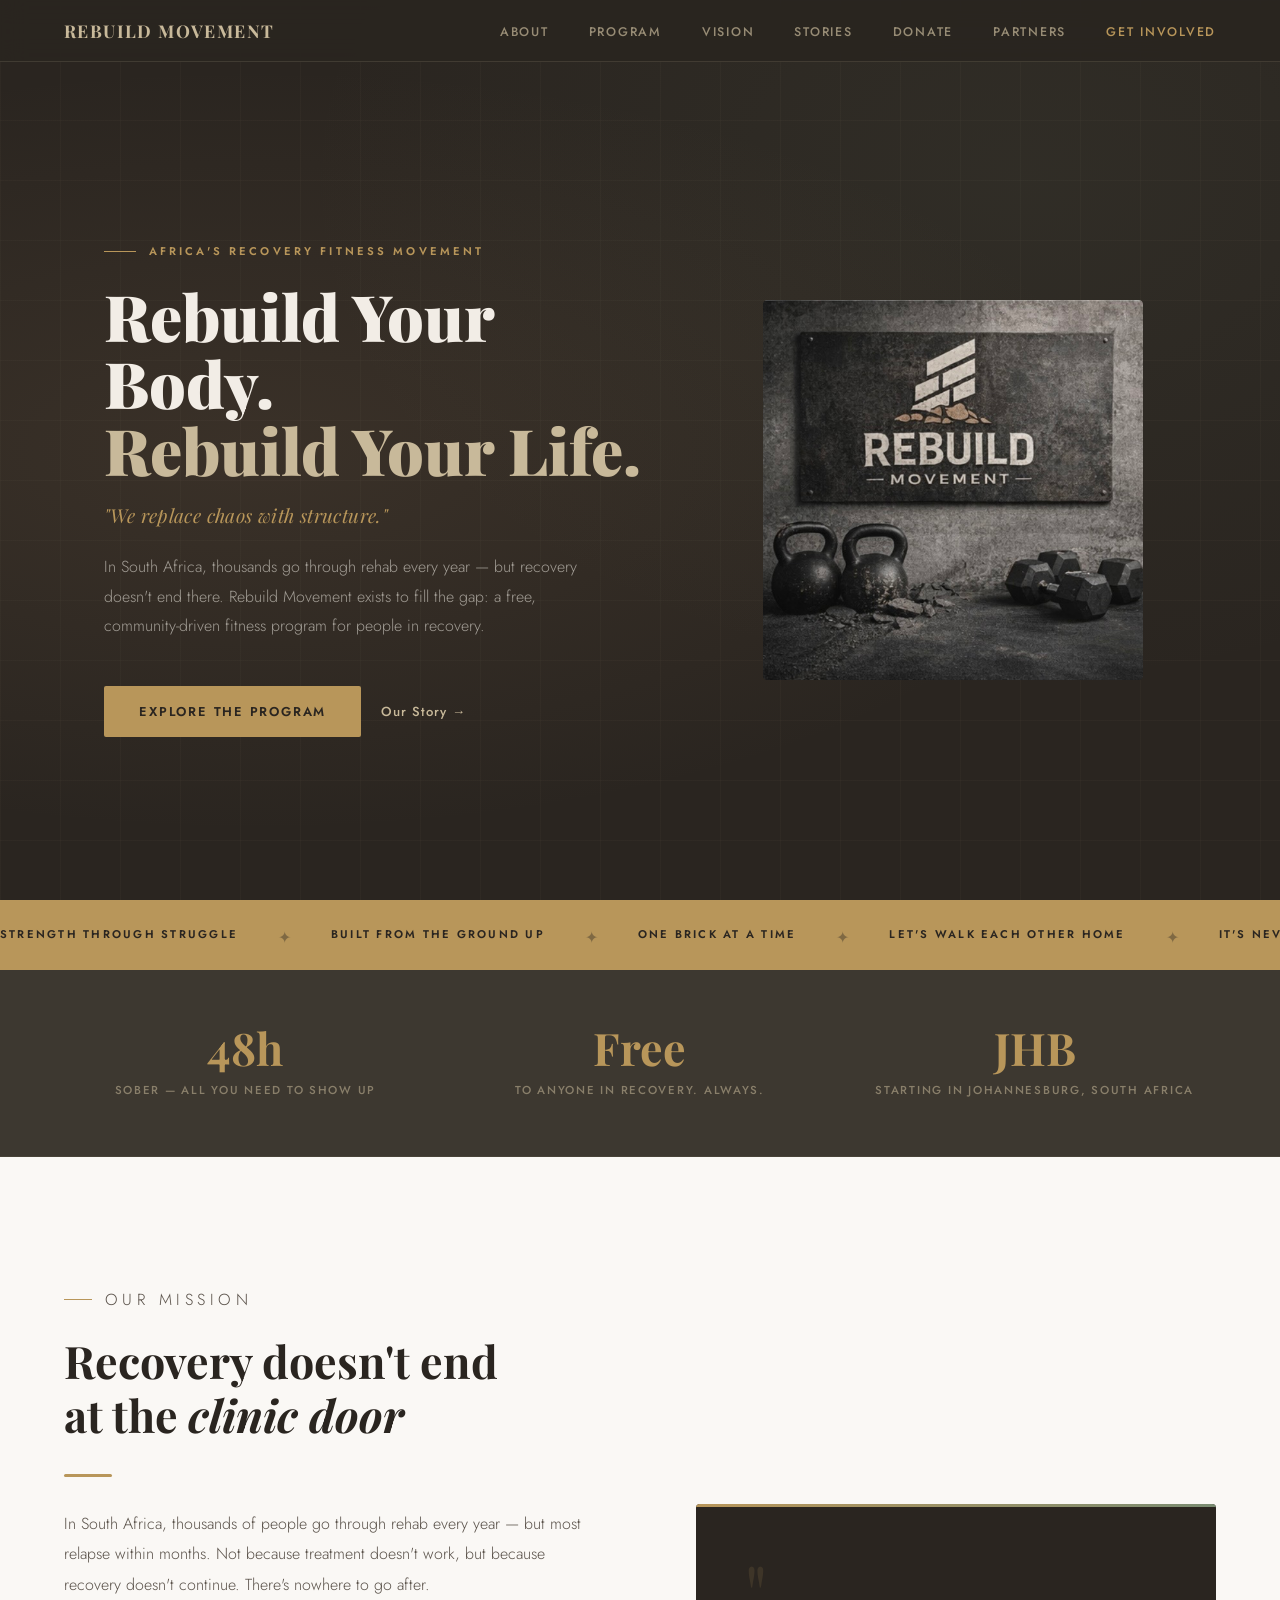
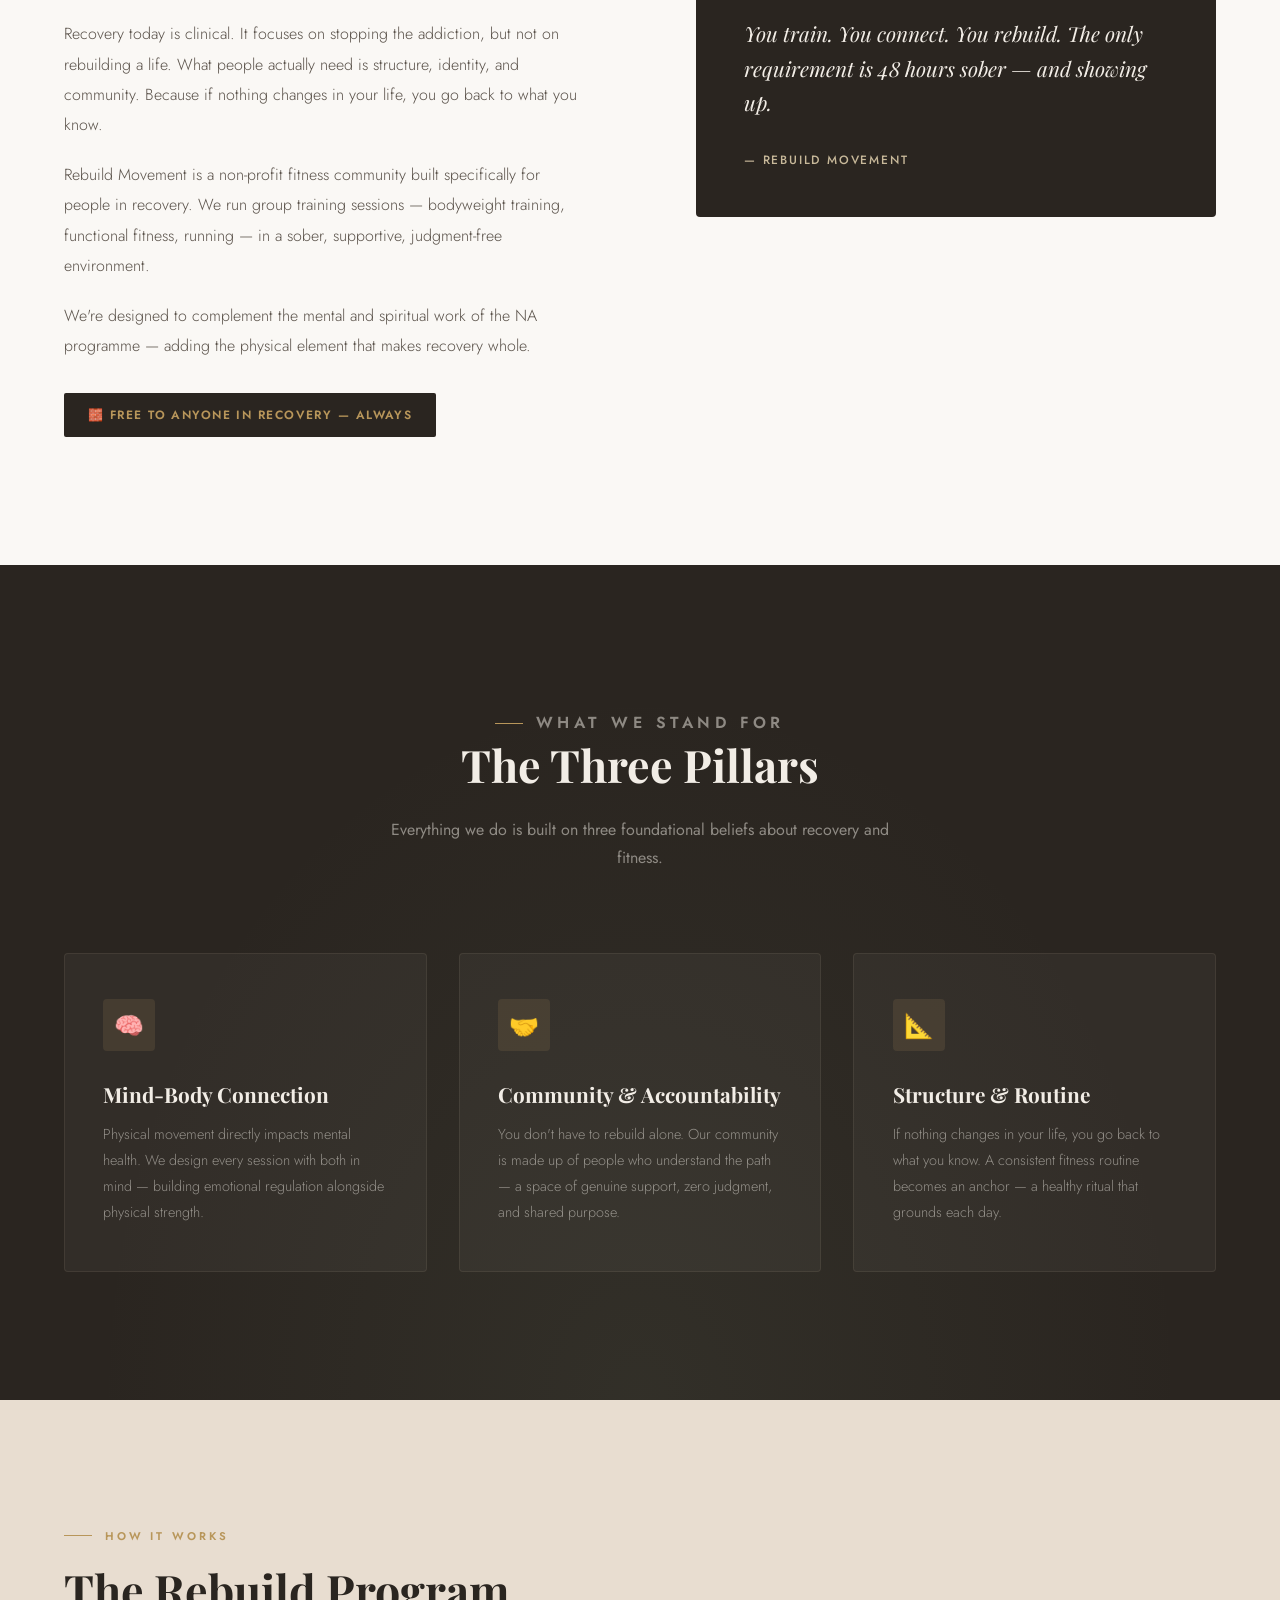
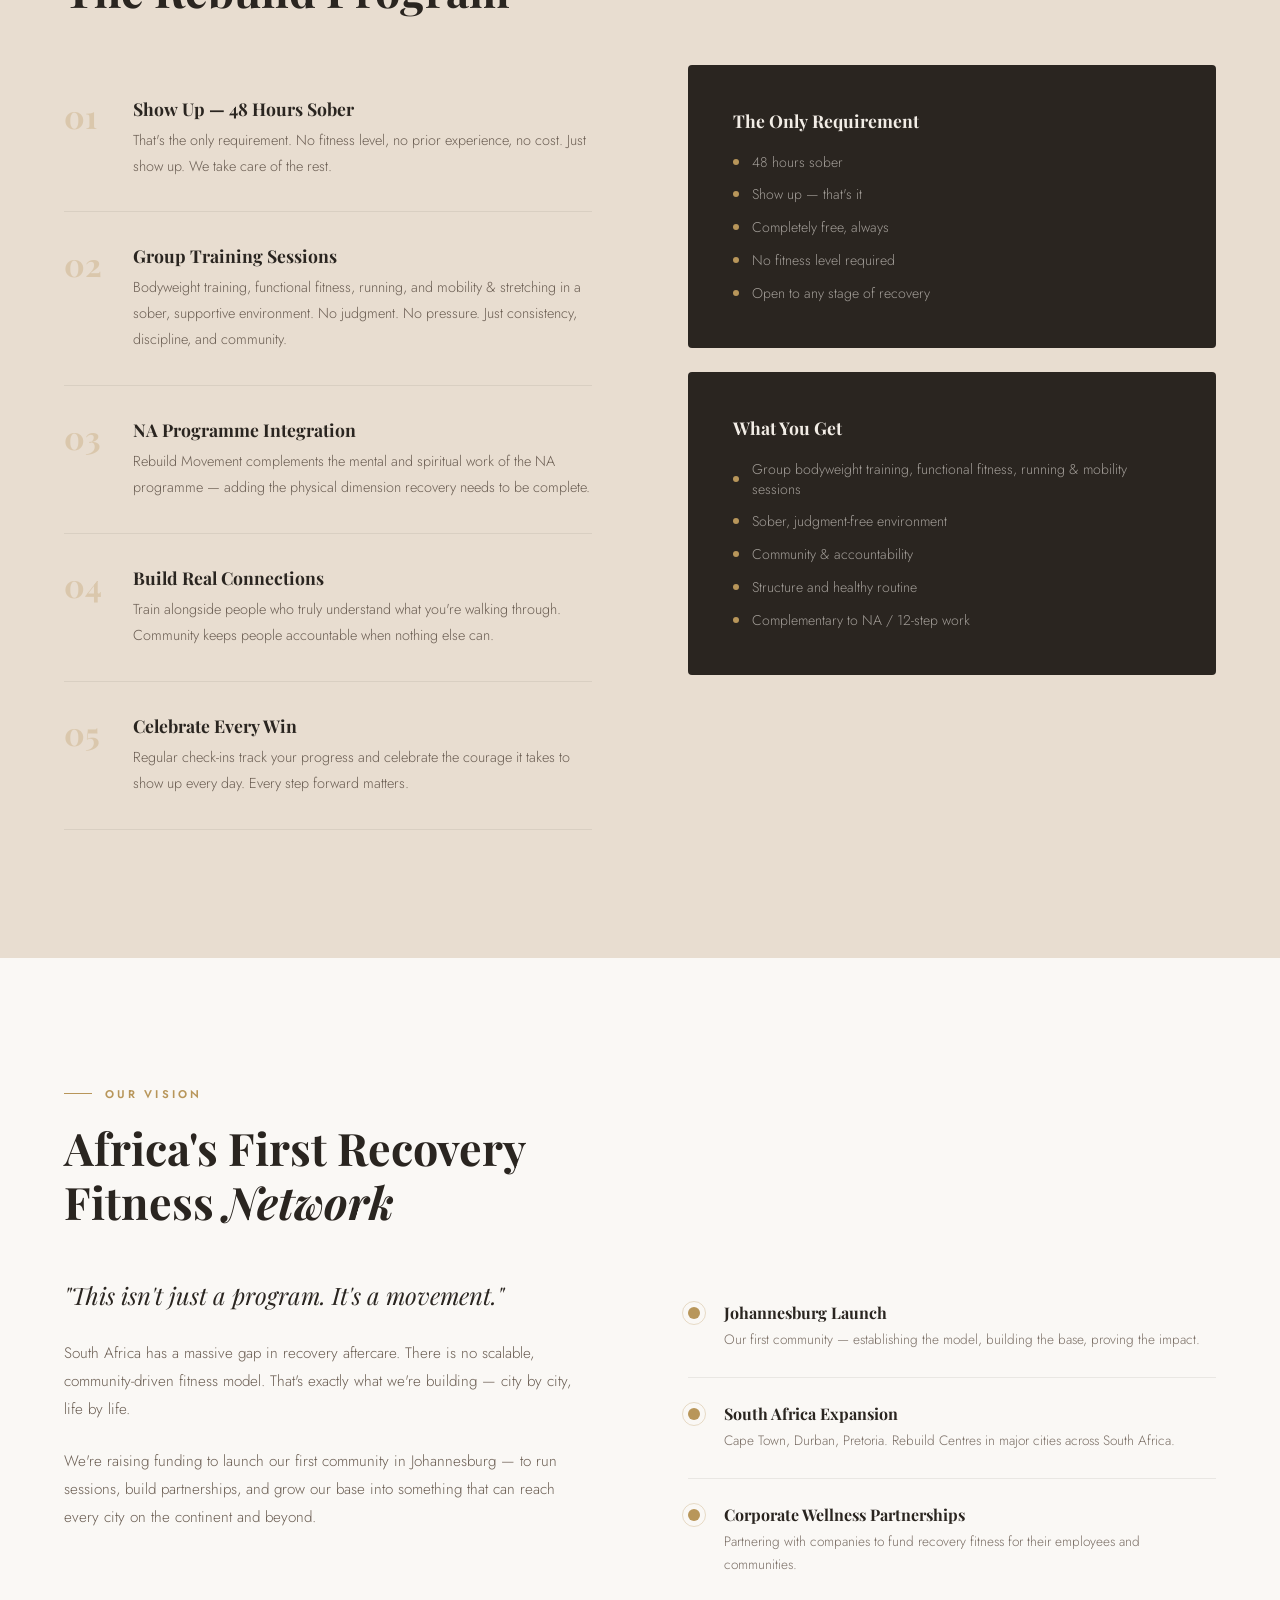
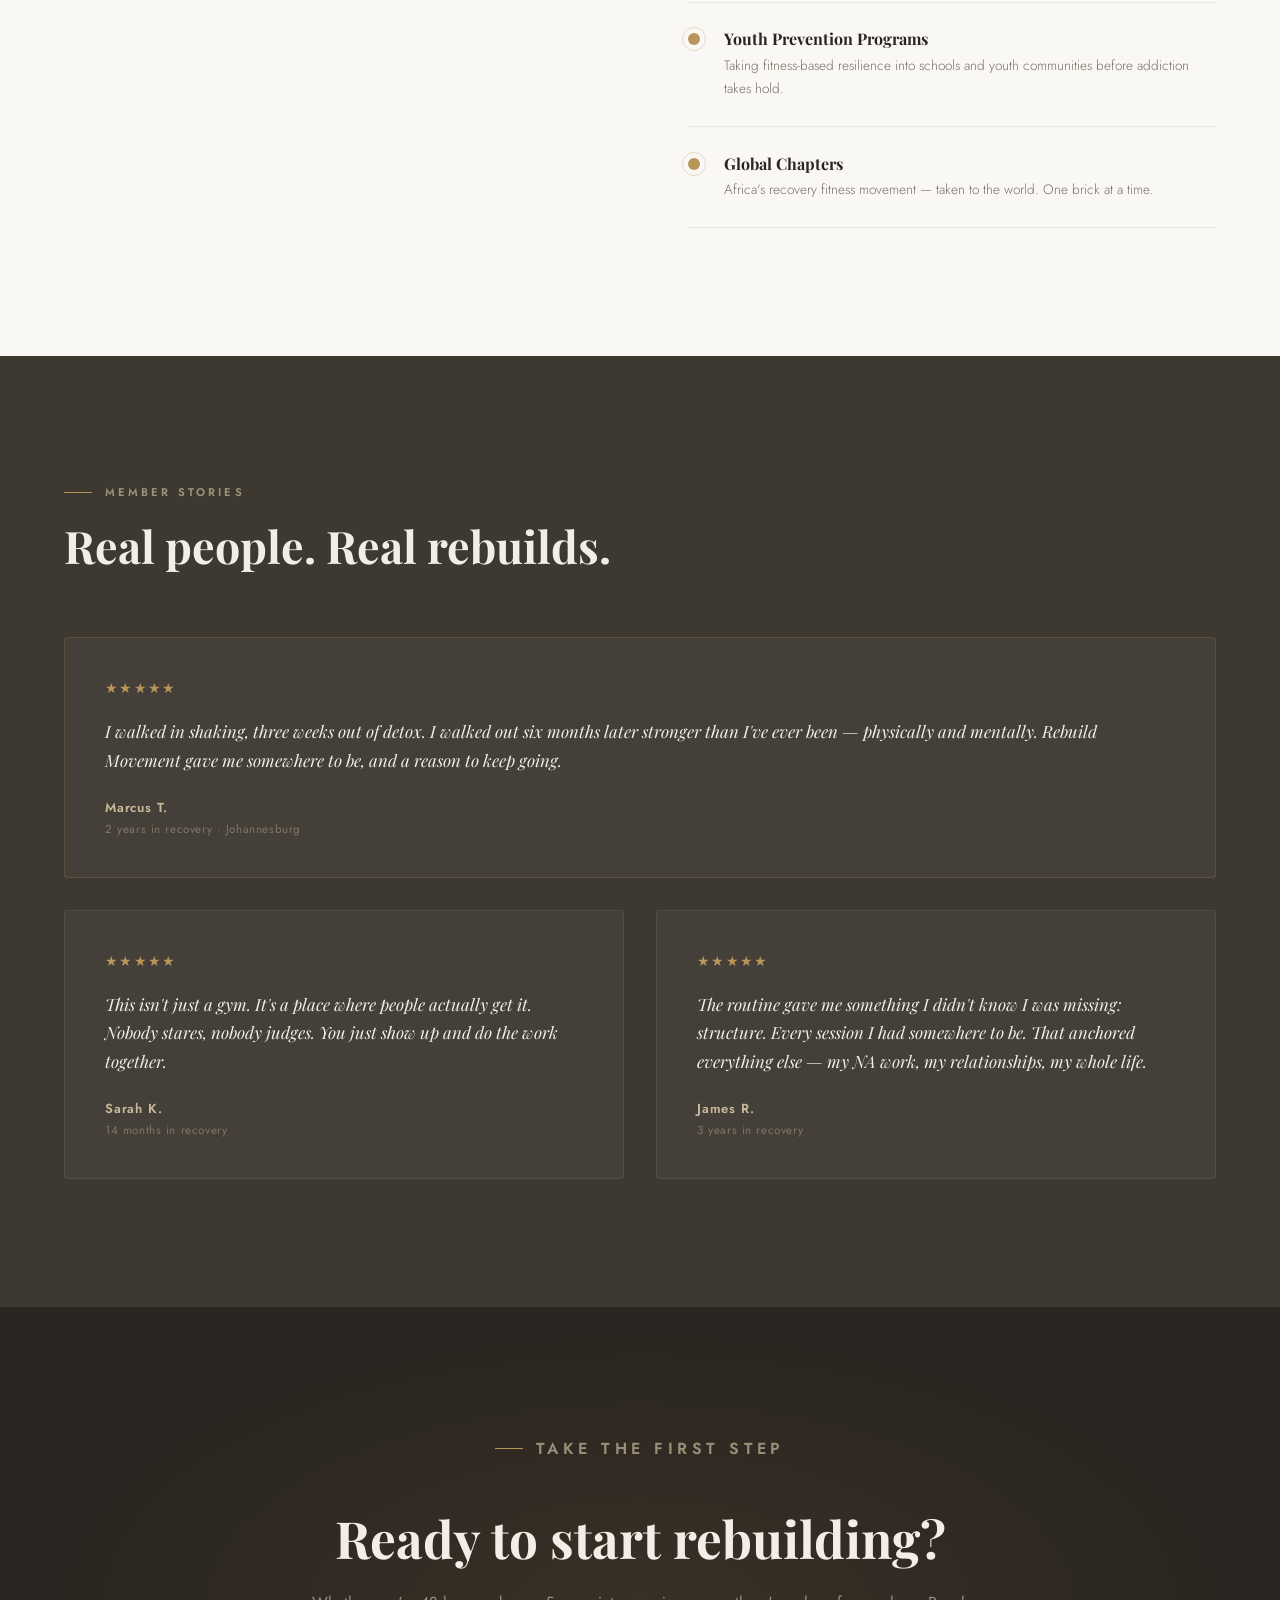
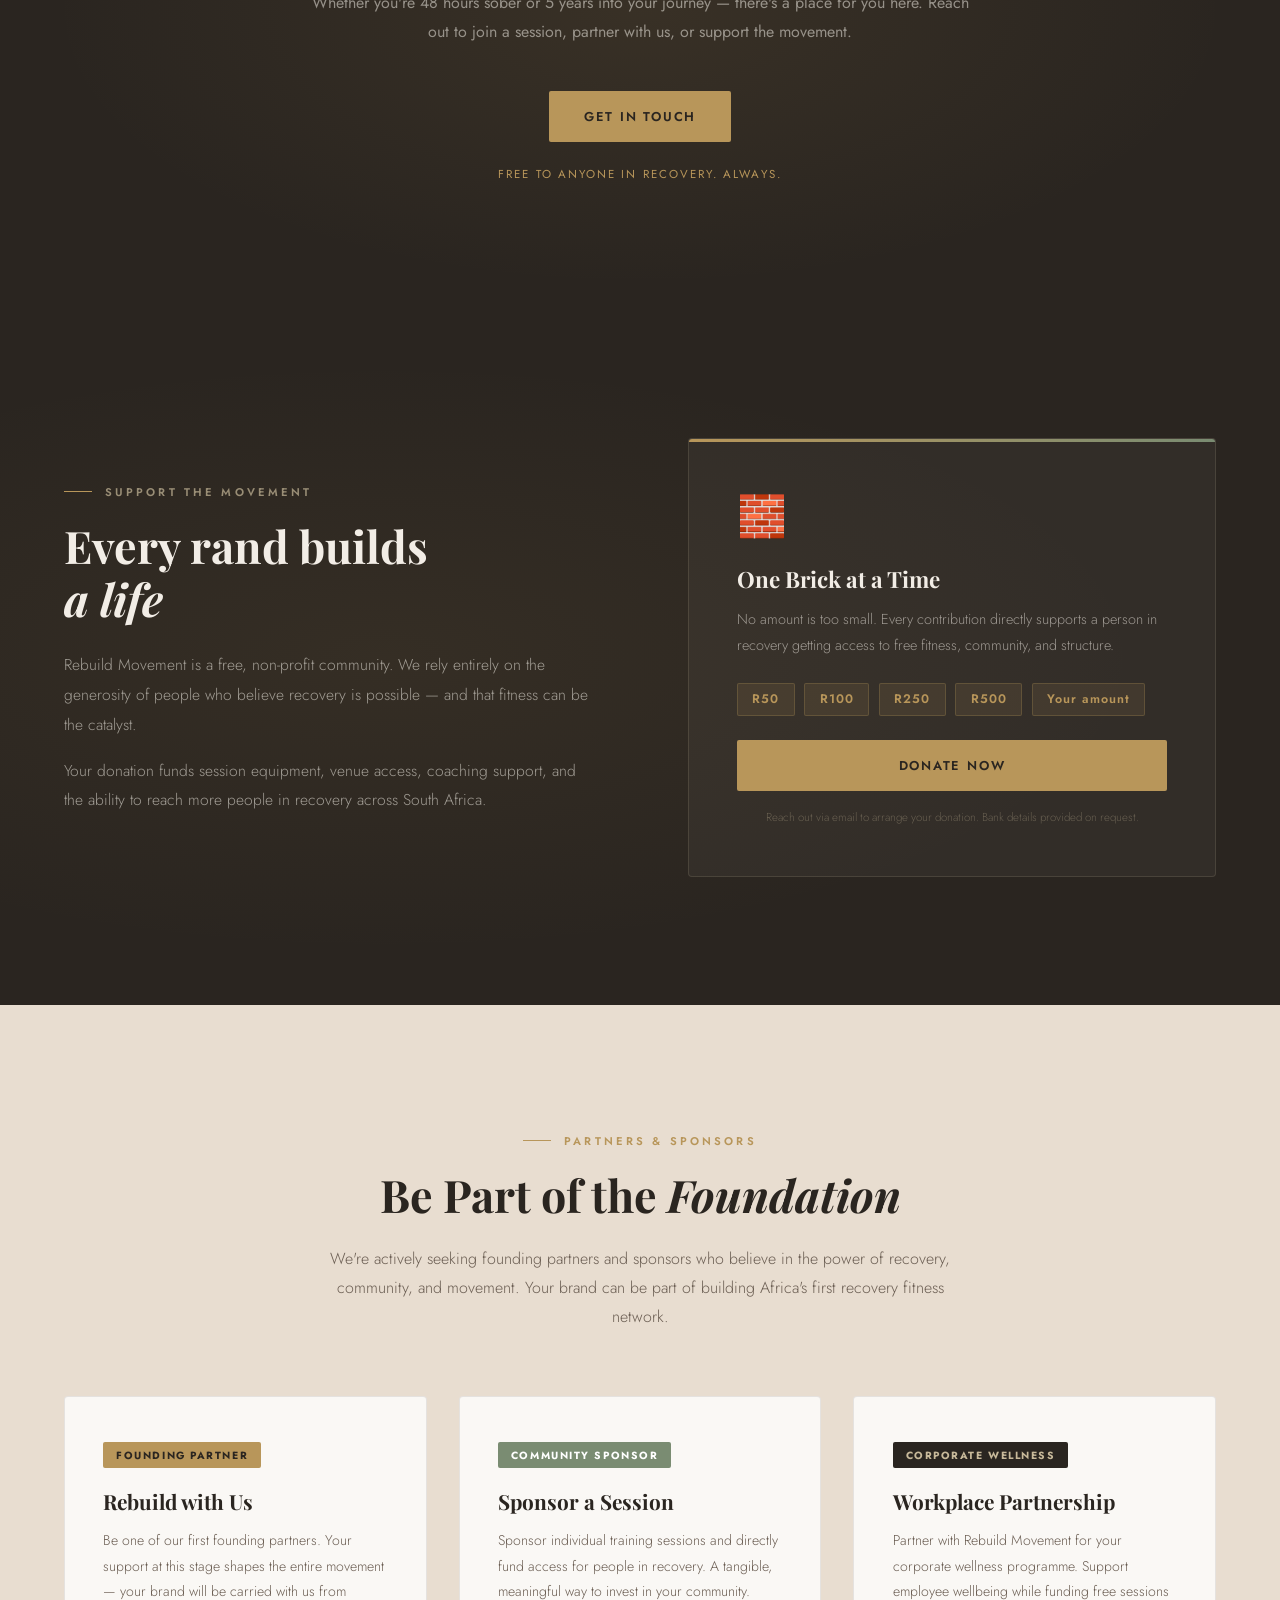
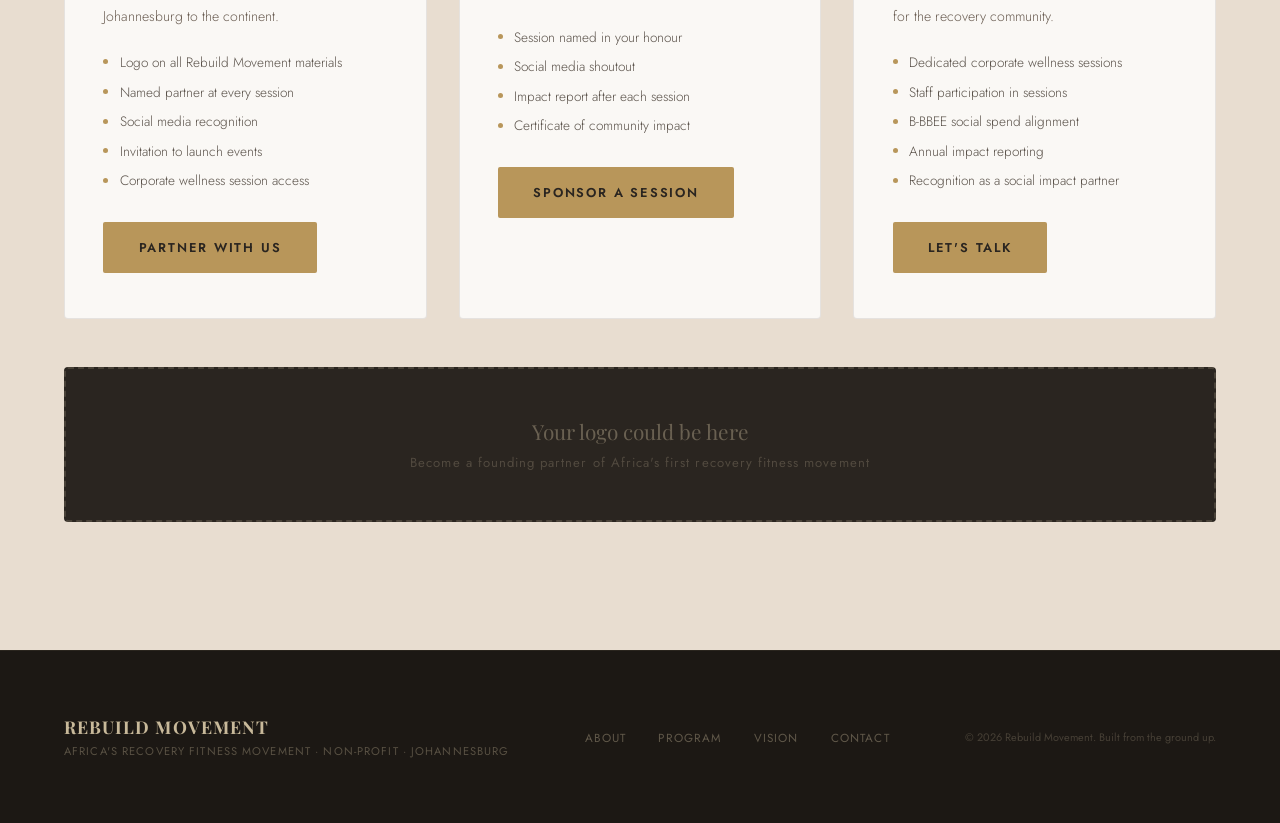
==== commit 7e91dd4e: "Rename index (5).html to index.html" ====
--- a/index.html
+++ b/index.html
@@ -1517,7 +1517,7 @@
           <span class="step-num">02</span>
           <div class="step-content">
             <h3>Group Training Sessions</h3>
-            <p>Boxing, functional fitness, and running in a sober, supportive environment. No judgment. No pressure. Just consistency, discipline, and community.</p>
+            <p>Bodyweight training, functional fitness, running, and mobility &amp; stretching in a sober, supportive environment. No judgment. No pressure. Just consistency, discipline, and community.</p>
           </div>
         </div>
         <div class="step reveal">
@@ -1556,7 +1556,7 @@
         <div class="info-card reveal">
           <h3>What You Get</h3>
           <ul class="info-list">
-            <li>Group bodyweight training, functional fitness & running sessions</li>
+            <li>Group bodyweight training, functional fitness, running & mobility sessions</li>
             <li>Sober, judgment-free environment</li>
             <li>Community & accountability</li>
             <li>Structure and healthy routine</li>
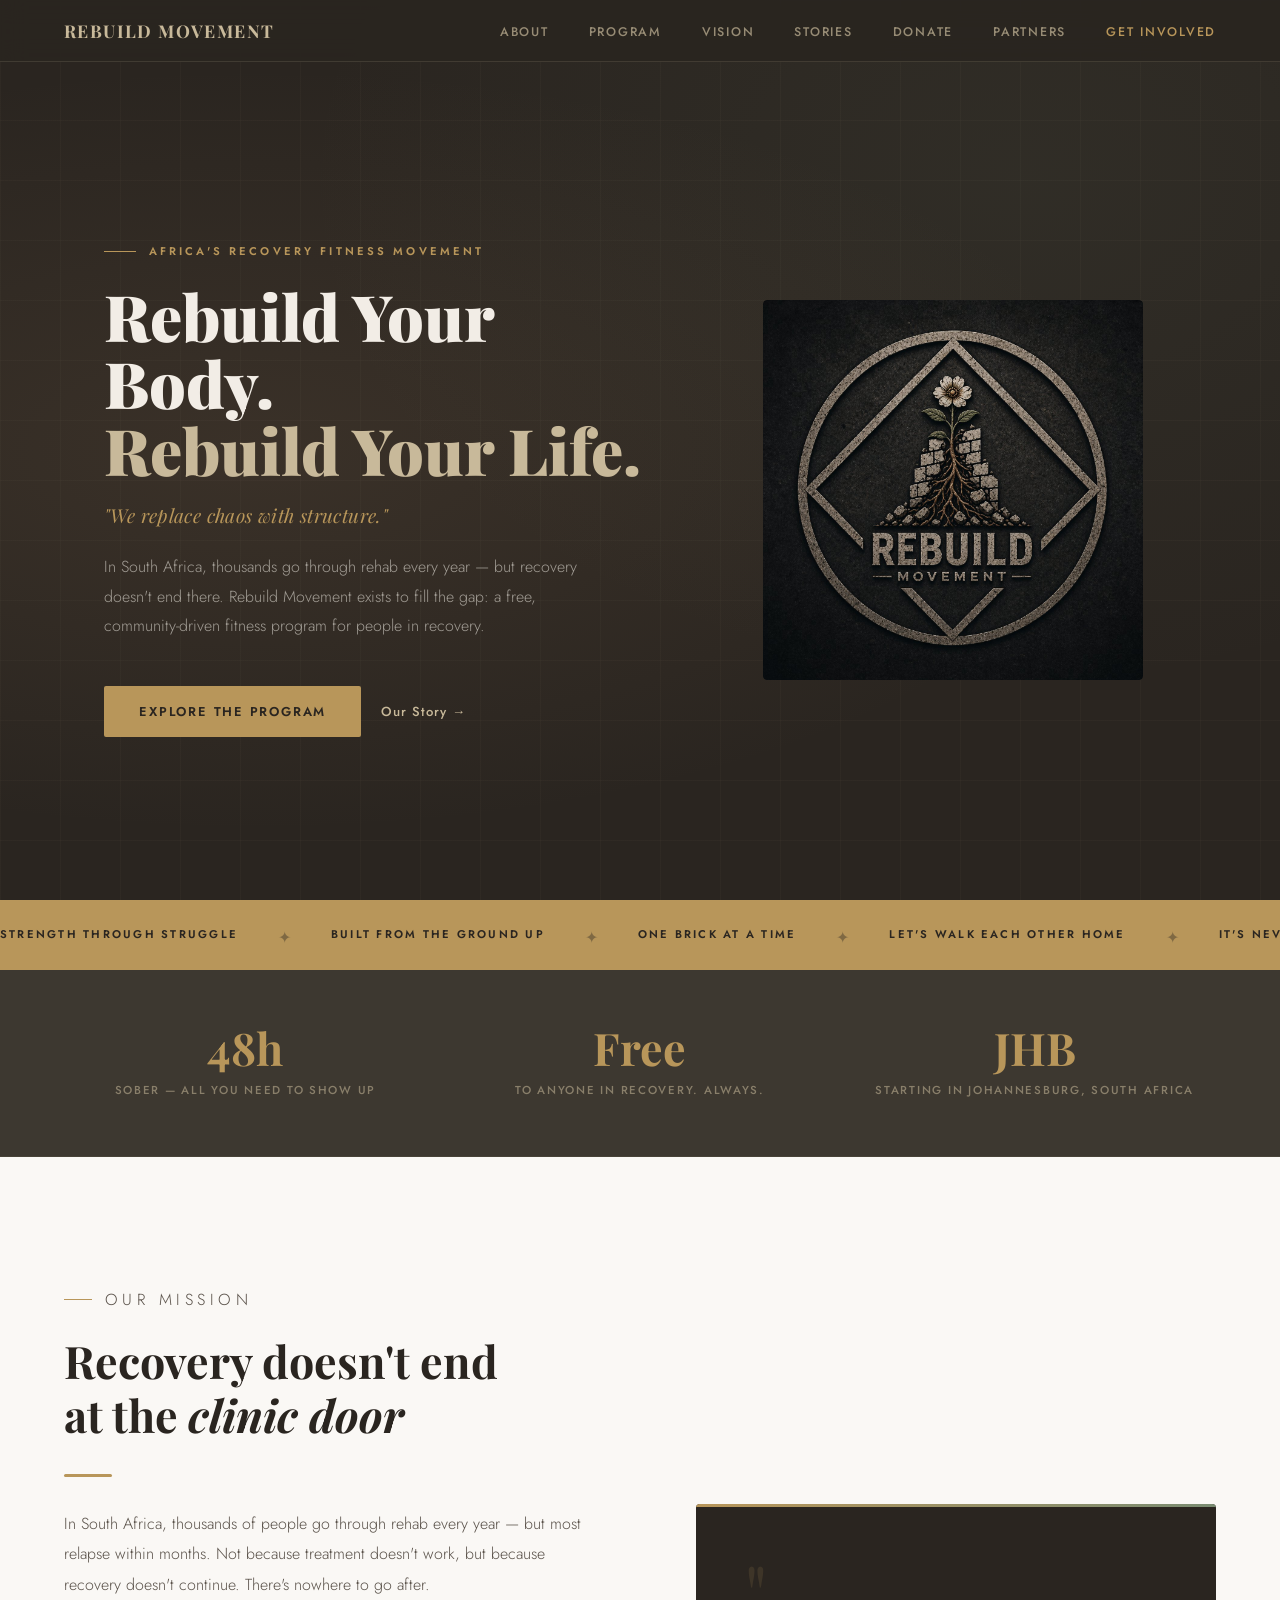
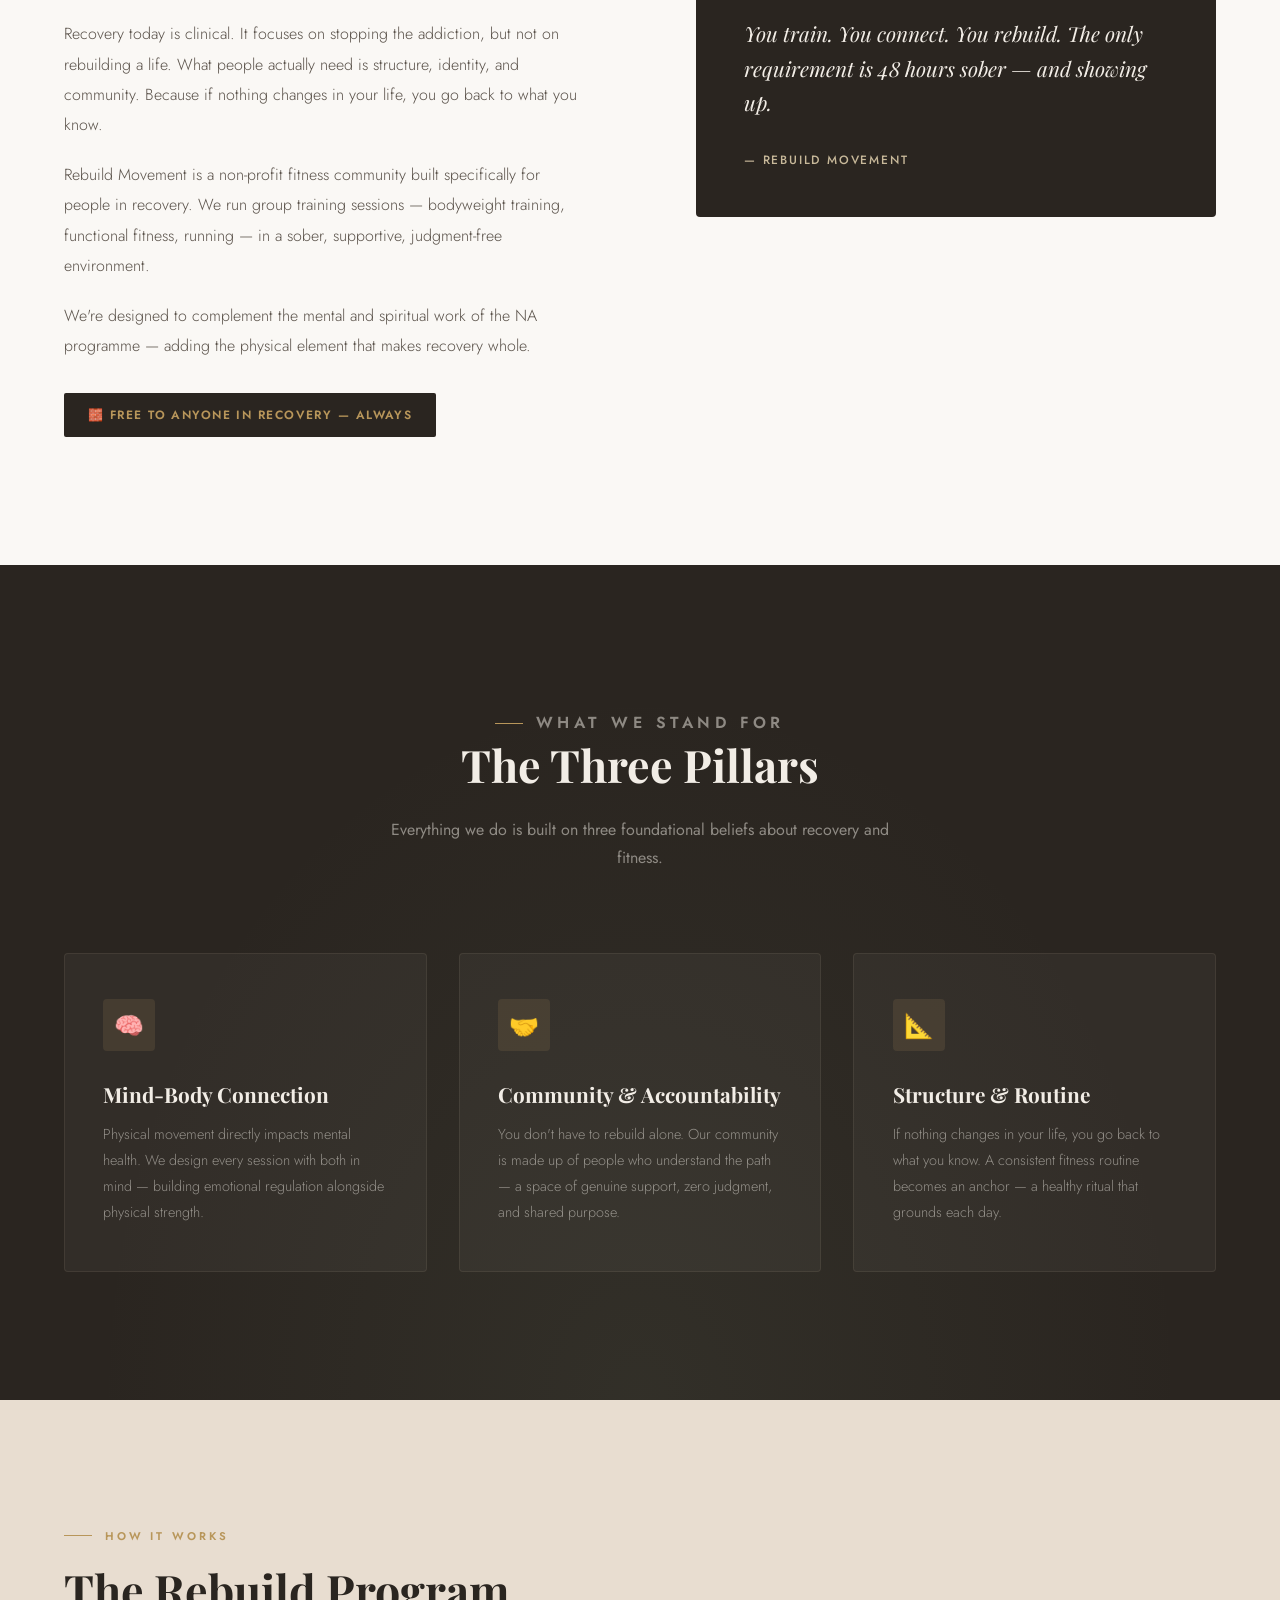
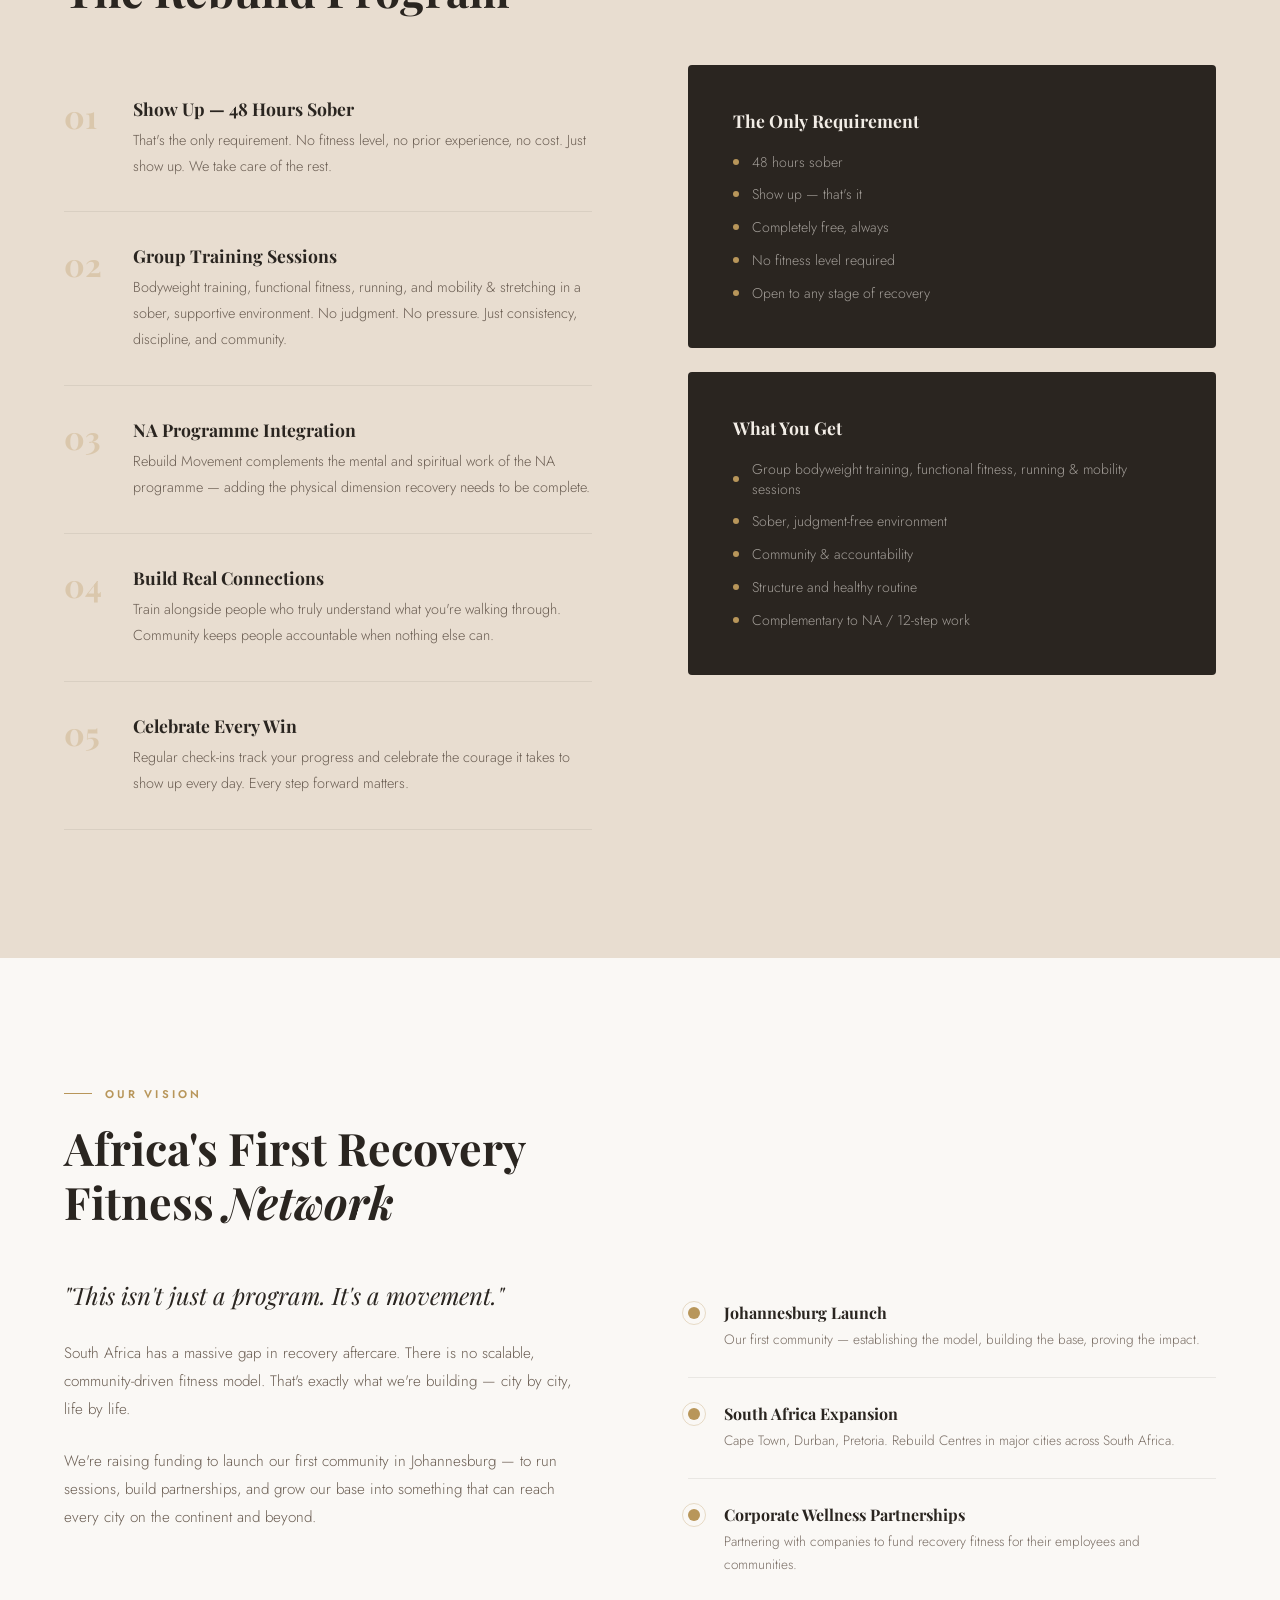
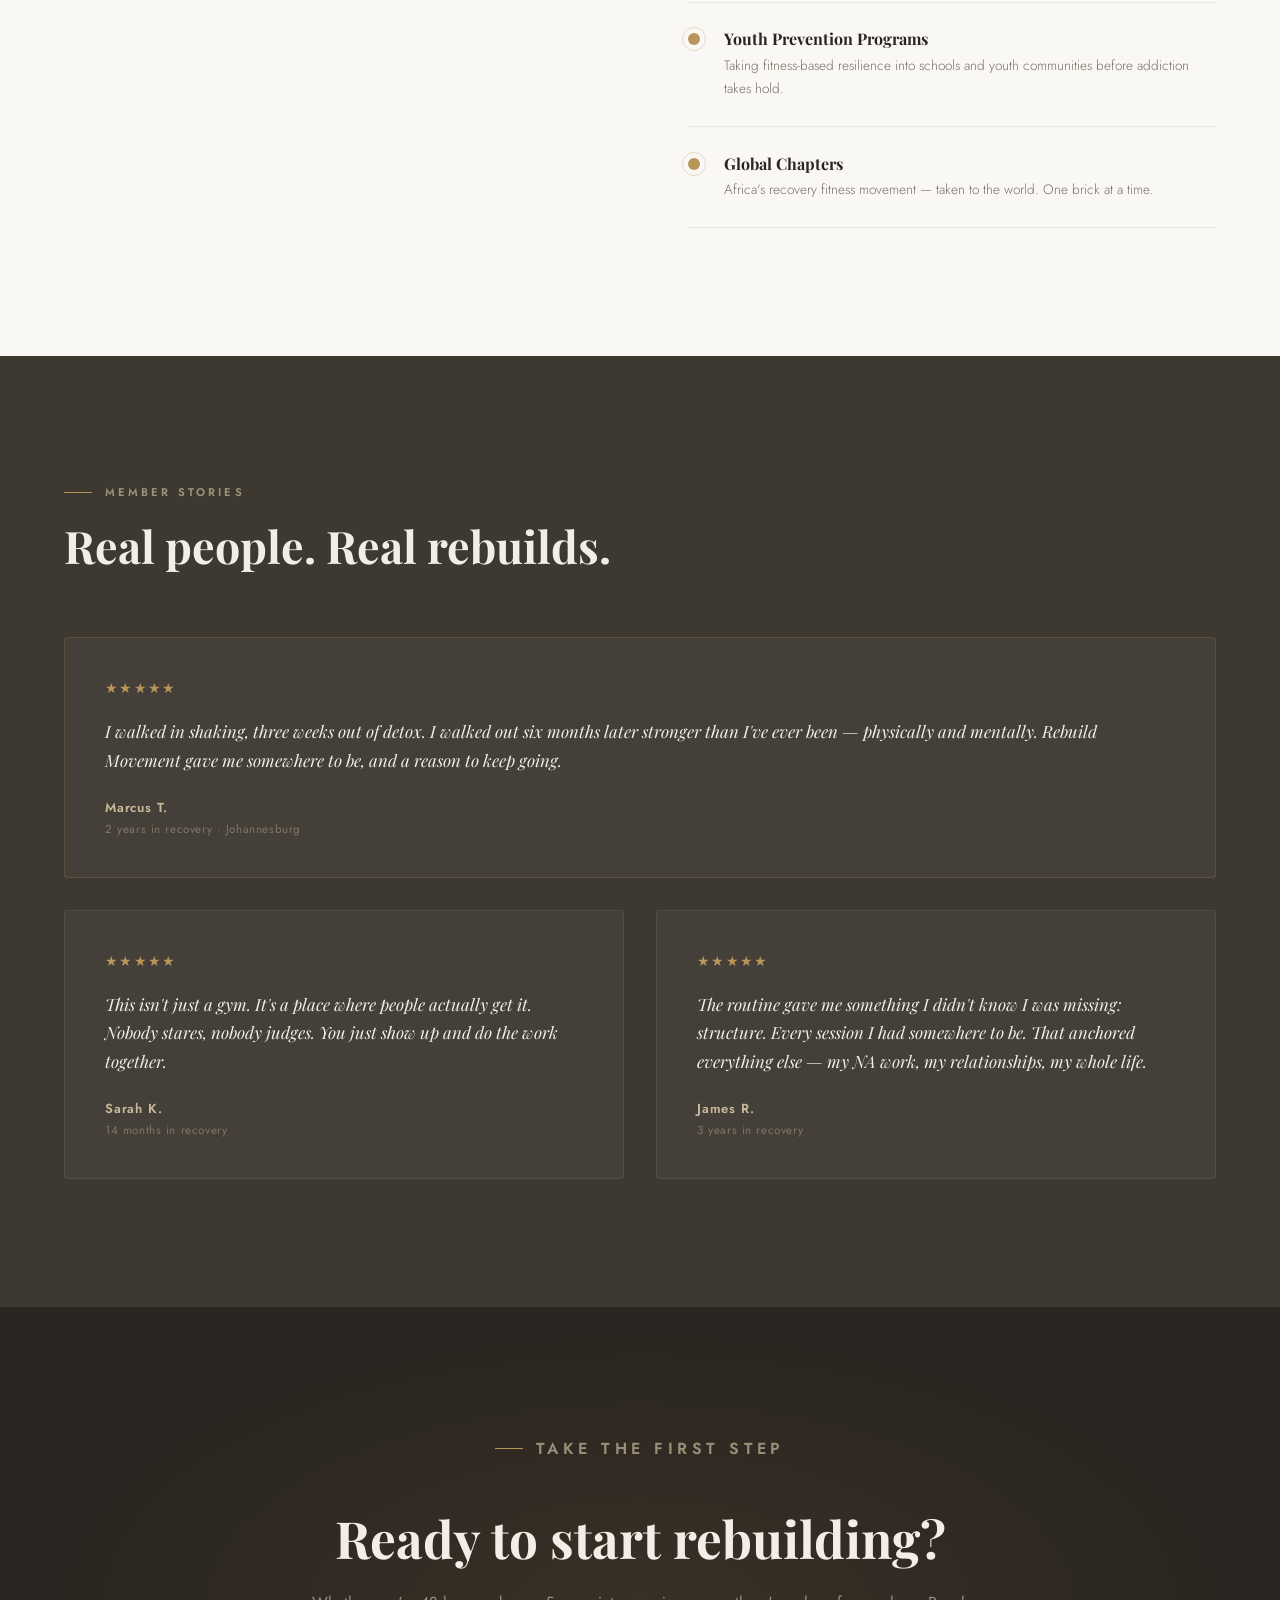
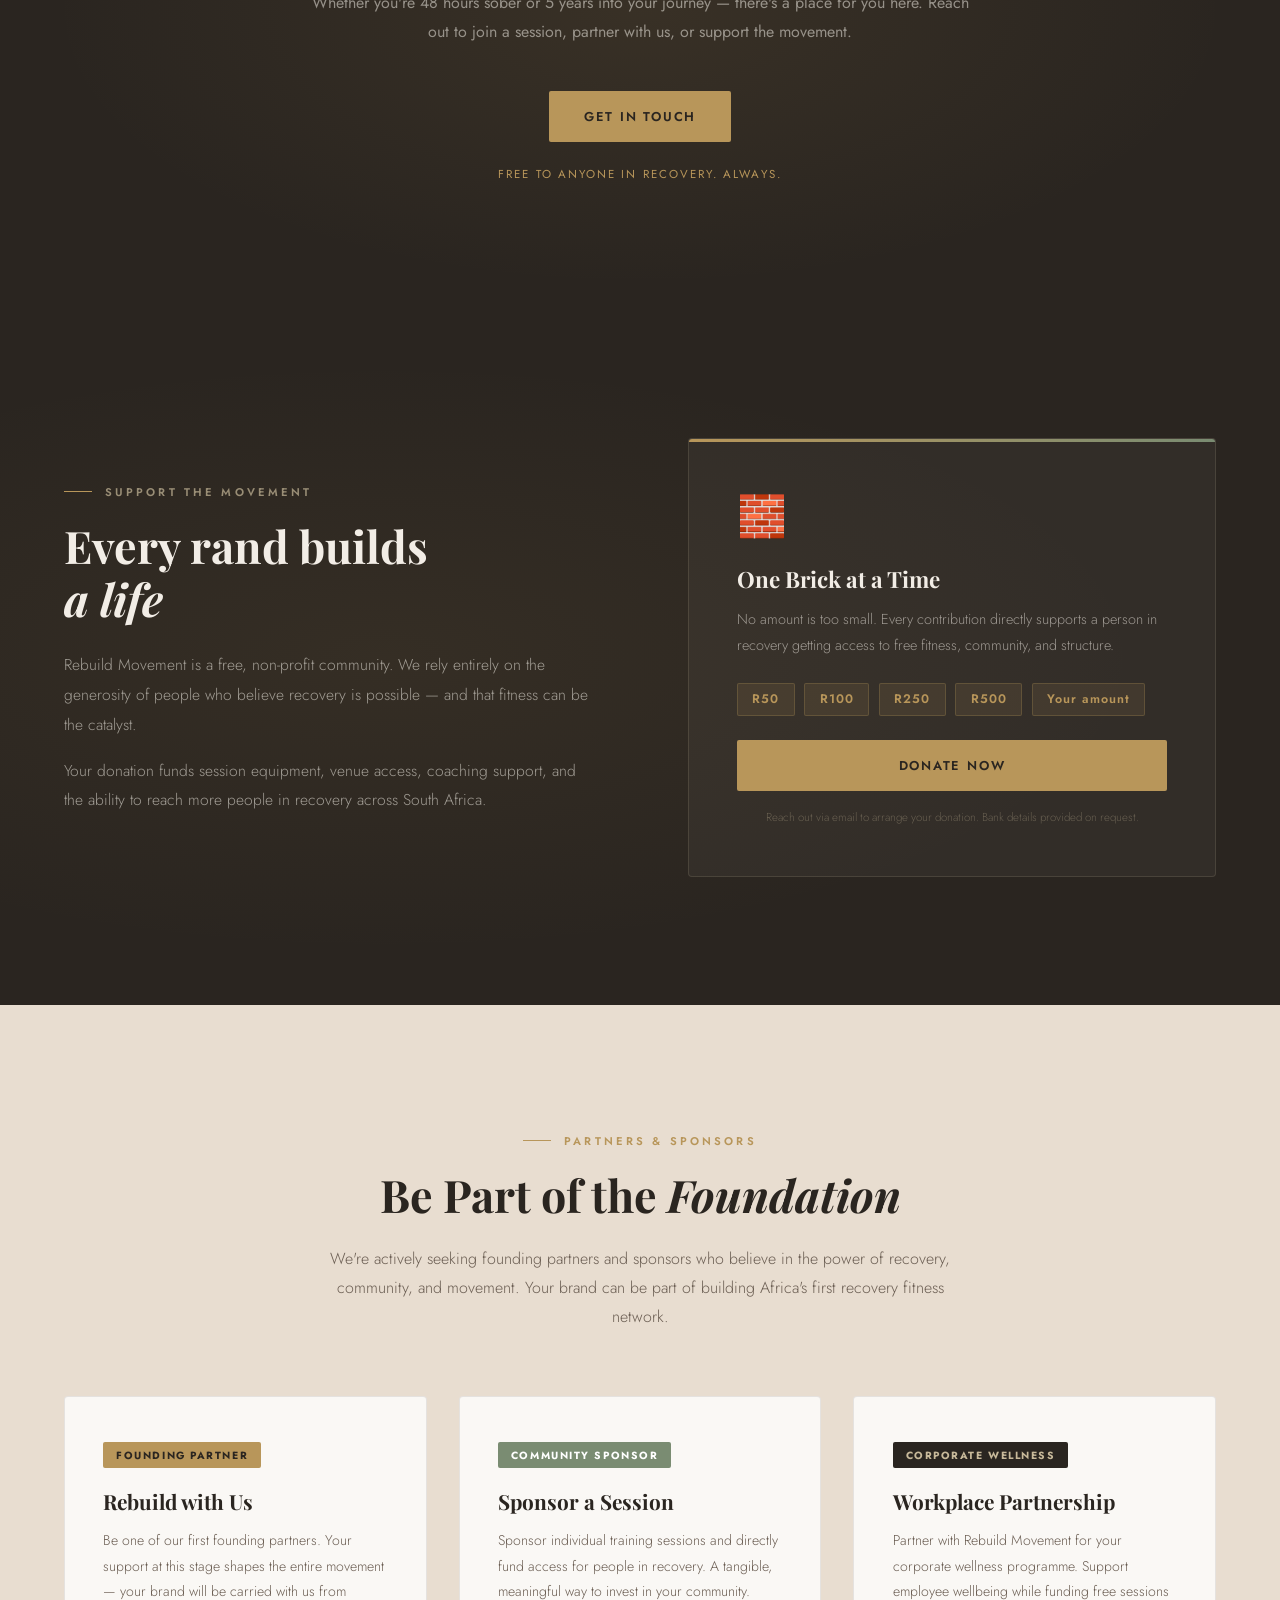
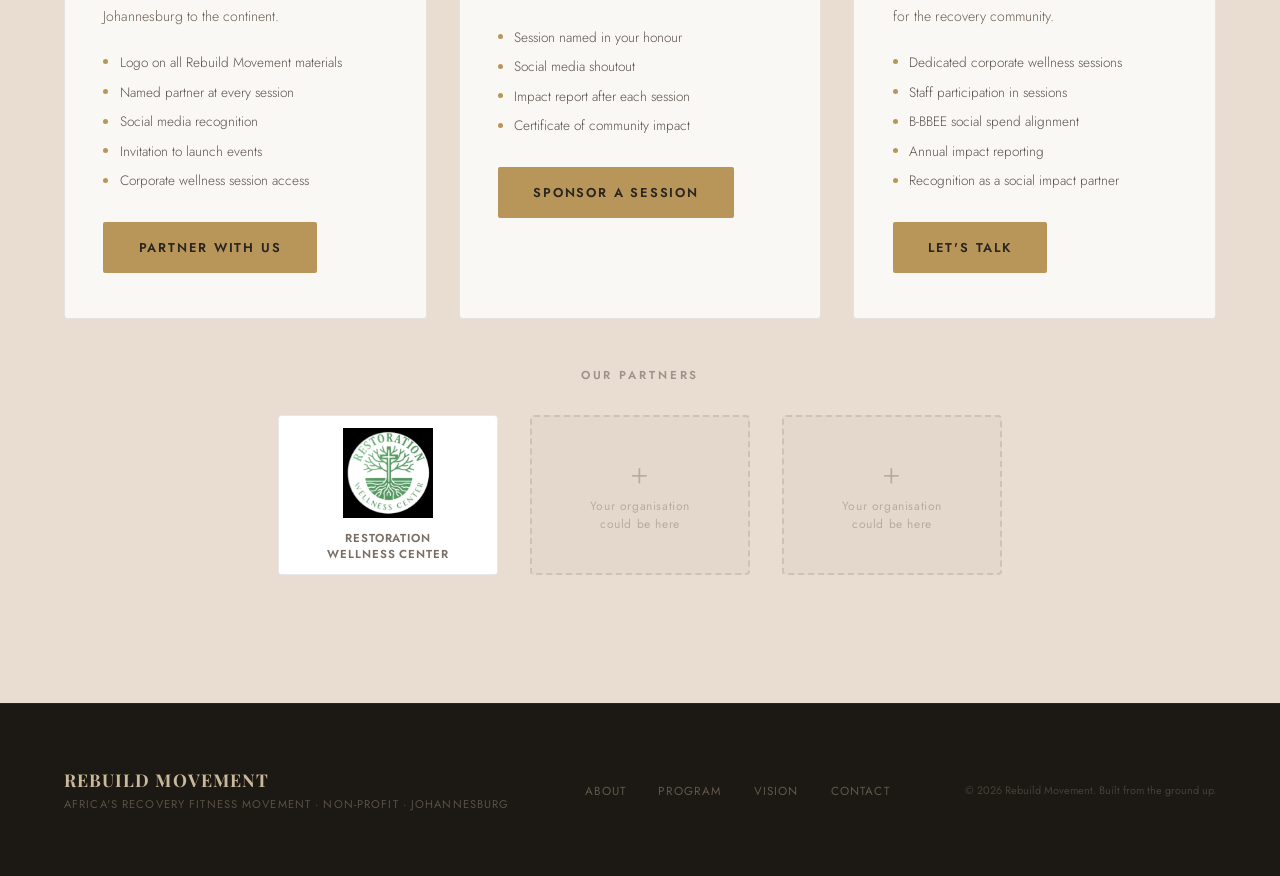
==== commit 1eed8179: "Rename index (7).html to index.html" ====
--- a/index.html
+++ b/index.html
@@ -1200,12 +1200,13 @@
   }
 
   .modal-logo-text span {
-    font-size: 1rem;
-    letter-spacing: 0.35em;
+    font-size: 2.6rem;
+    letter-spacing: 0.2em;
     color: var(--accent);
-    font-weight: 600;
+    font-weight: 900;
     display: block;
-    margin-top: 0.4rem;
+    margin-top: 0.1rem;
+    line-height: 1.1;
   }
 
   .modal-tagline {
@@ -1366,6 +1367,89 @@
     .donate-section, .sponsors-section { padding: 5rem 1.5rem; }
   }
 
+
+  .partners-logos {
+    max-width: 1200px;
+    margin: 3rem auto 0;
+    text-align: center;
+  }
+
+  .partners-label {
+    font-size: 0.72rem;
+    font-weight: 600;
+    letter-spacing: 0.25em;
+    text-transform: uppercase;
+    color: rgba(42,37,32,0.4);
+    margin-bottom: 2rem;
+  }
+
+  .partners-row {
+    display: flex;
+    gap: 2rem;
+    justify-content: center;
+    align-items: center;
+    flex-wrap: wrap;
+  }
+
+  .partner-logo-card {
+    background: white;
+    border: 1px solid rgba(42,37,32,0.1);
+    border-radius: 4px;
+    padding: 1.8rem 2rem;
+    width: 220px;
+    height: 160px;
+    display: flex;
+    flex-direction: column;
+    align-items: center;
+    justify-content: center;
+    gap: 0.8rem;
+    transition: all 0.3s;
+  }
+
+  .partner-logo-card:hover {
+    box-shadow: 0 8px 30px rgba(42,37,32,0.08);
+    transform: translateY(-3px);
+  }
+
+  .partner-logo-card img {
+    max-width: 110px;
+    max-height: 90px;
+    object-fit: contain;
+  }
+
+  .partner-name {
+    font-size: 0.72rem;
+    font-weight: 600;
+    letter-spacing: 0.08em;
+    color: #7a6e65;
+    text-align: center;
+    text-transform: uppercase;
+  }
+
+  .partner-logo-placeholder {
+    border: 2px dashed rgba(42,37,32,0.12) !important;
+    background: rgba(42,37,32,0.02) !important;
+  }
+
+  .placeholder-inner {
+    text-align: center;
+    color: rgba(42,37,32,0.25);
+  }
+
+  .placeholder-plus {
+    font-size: 2rem;
+    font-weight: 300;
+    display: block;
+    line-height: 1;
+    margin-bottom: 0.5rem;
+  }
+
+  .placeholder-inner p {
+    font-size: 0.75rem;
+    line-height: 1.5;
+    letter-spacing: 0.05em;
+  }
+
 </style>
 </head>
 <body>
@@ -1399,7 +1483,7 @@
     </div>
     <div class="hero-right">
       <div class="logo-display">
-        <img src="[data-uri]" alt="Rebuild Movement Logo">
+        <img src="[data-uri]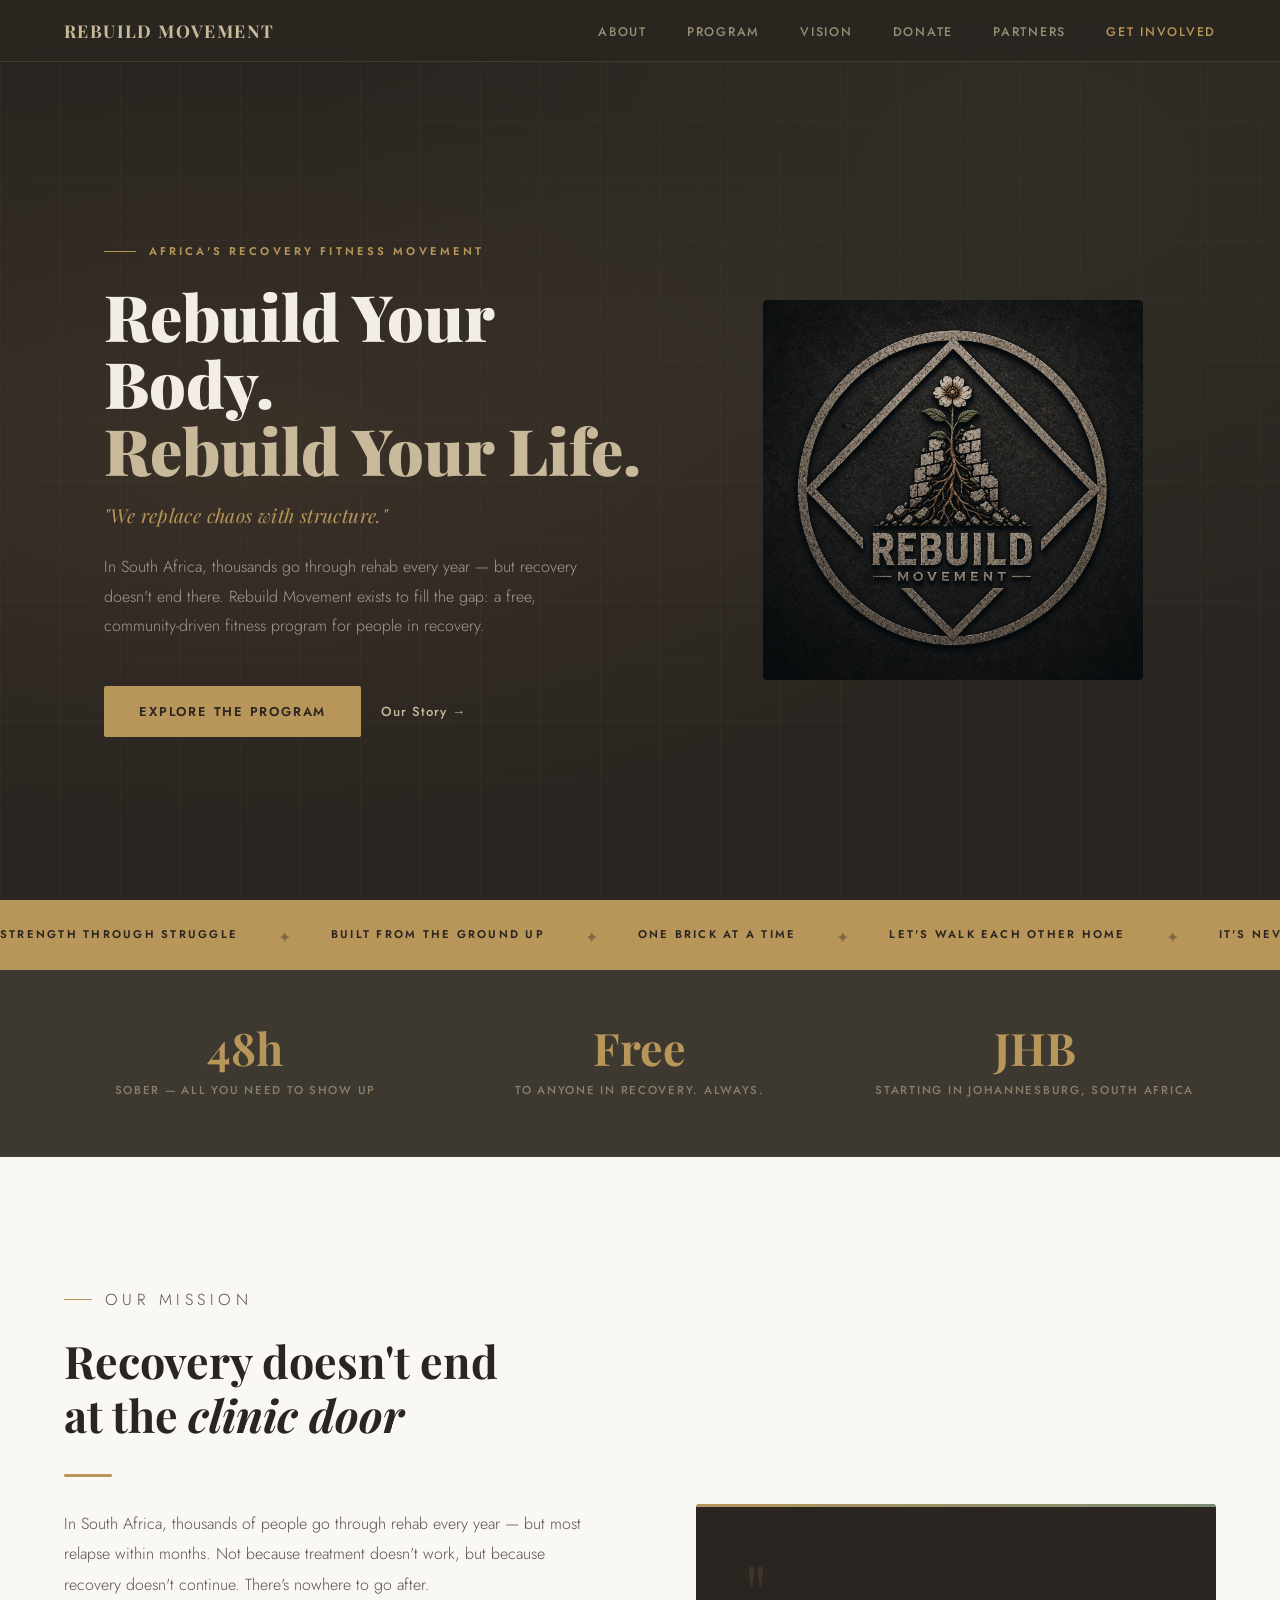
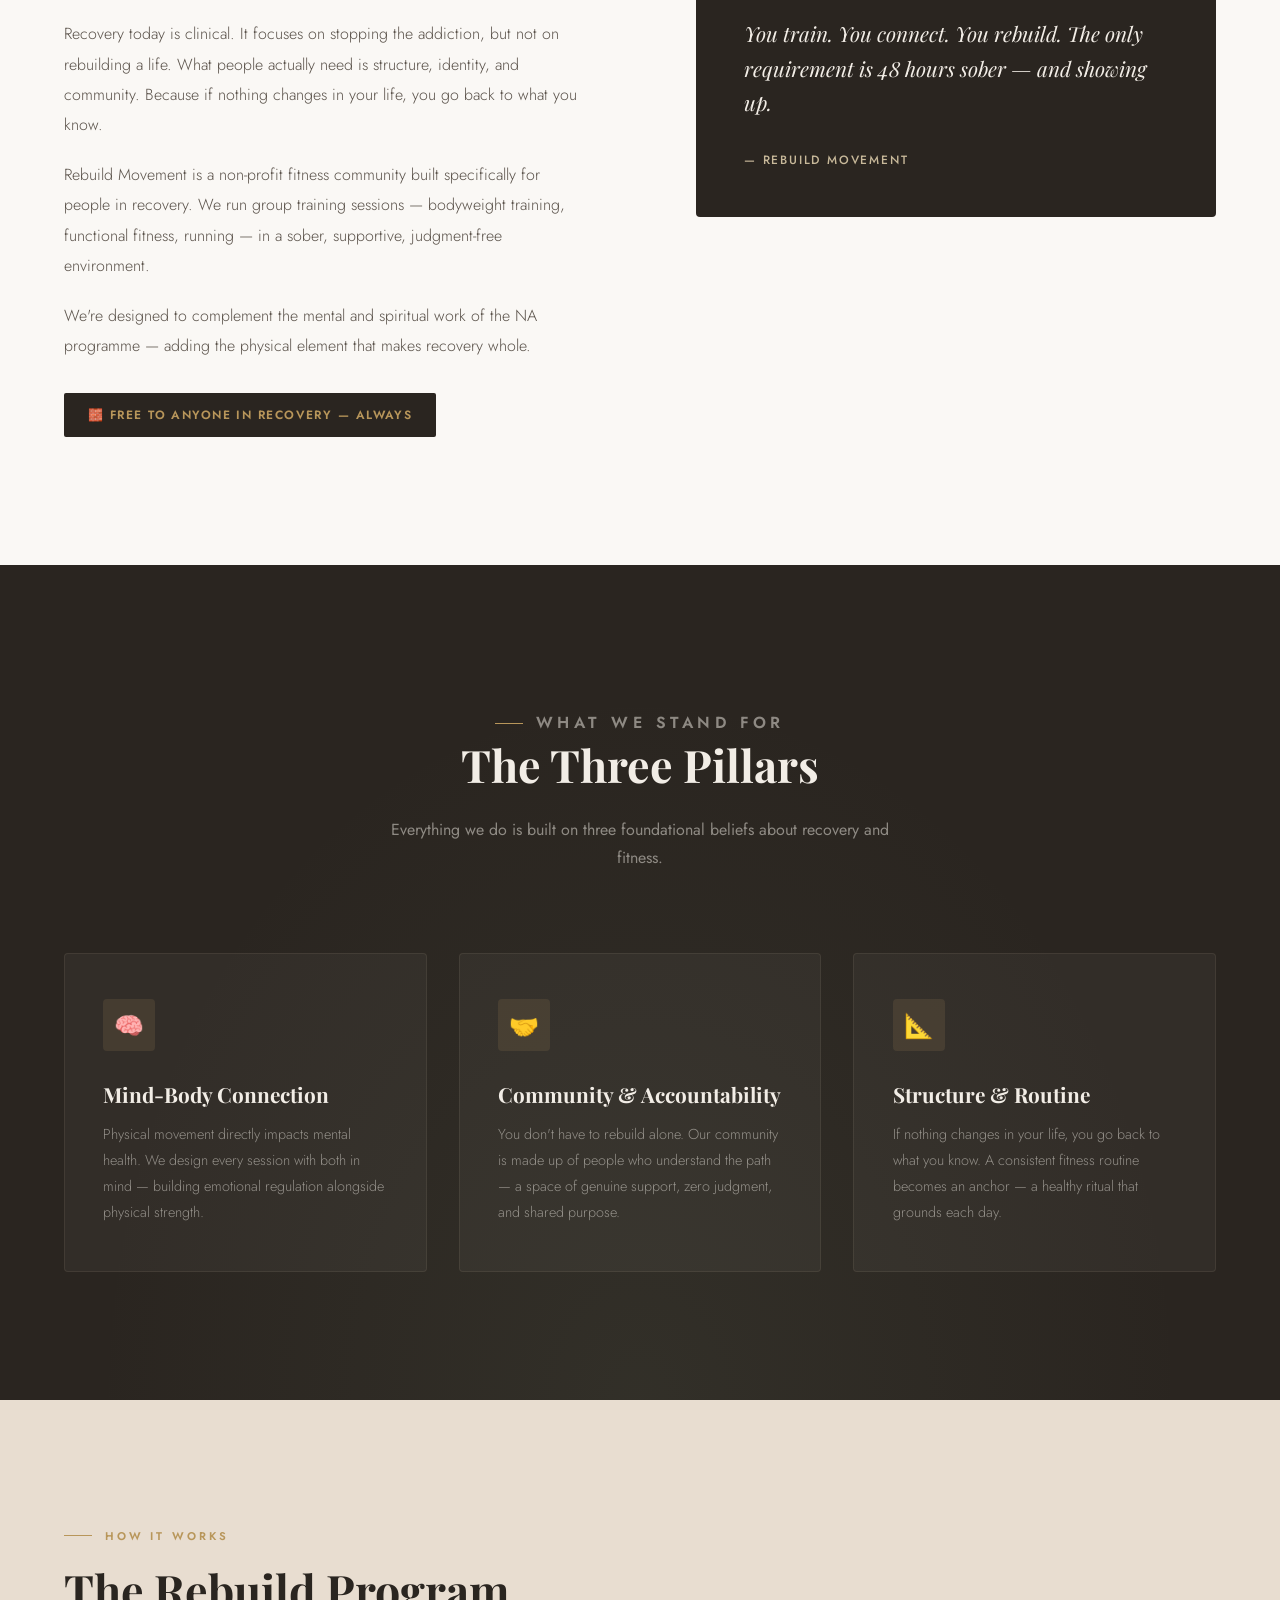
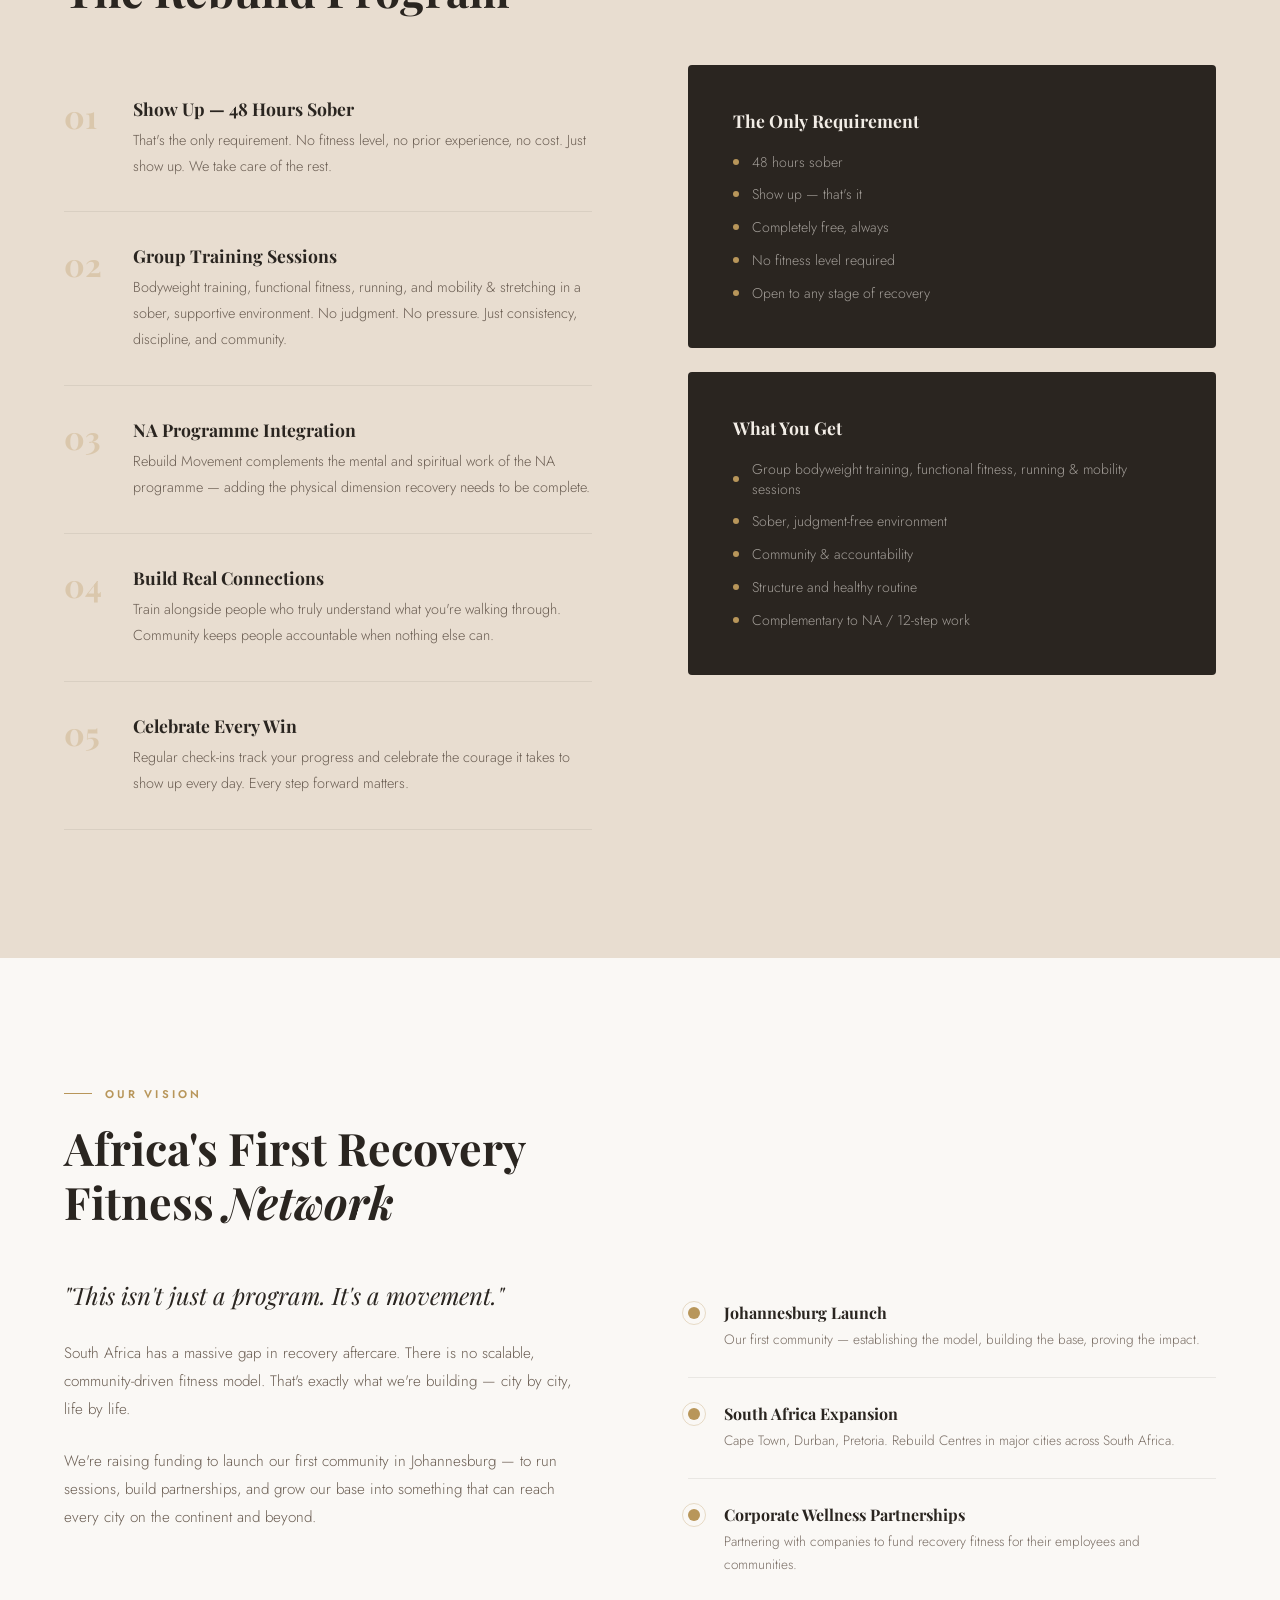
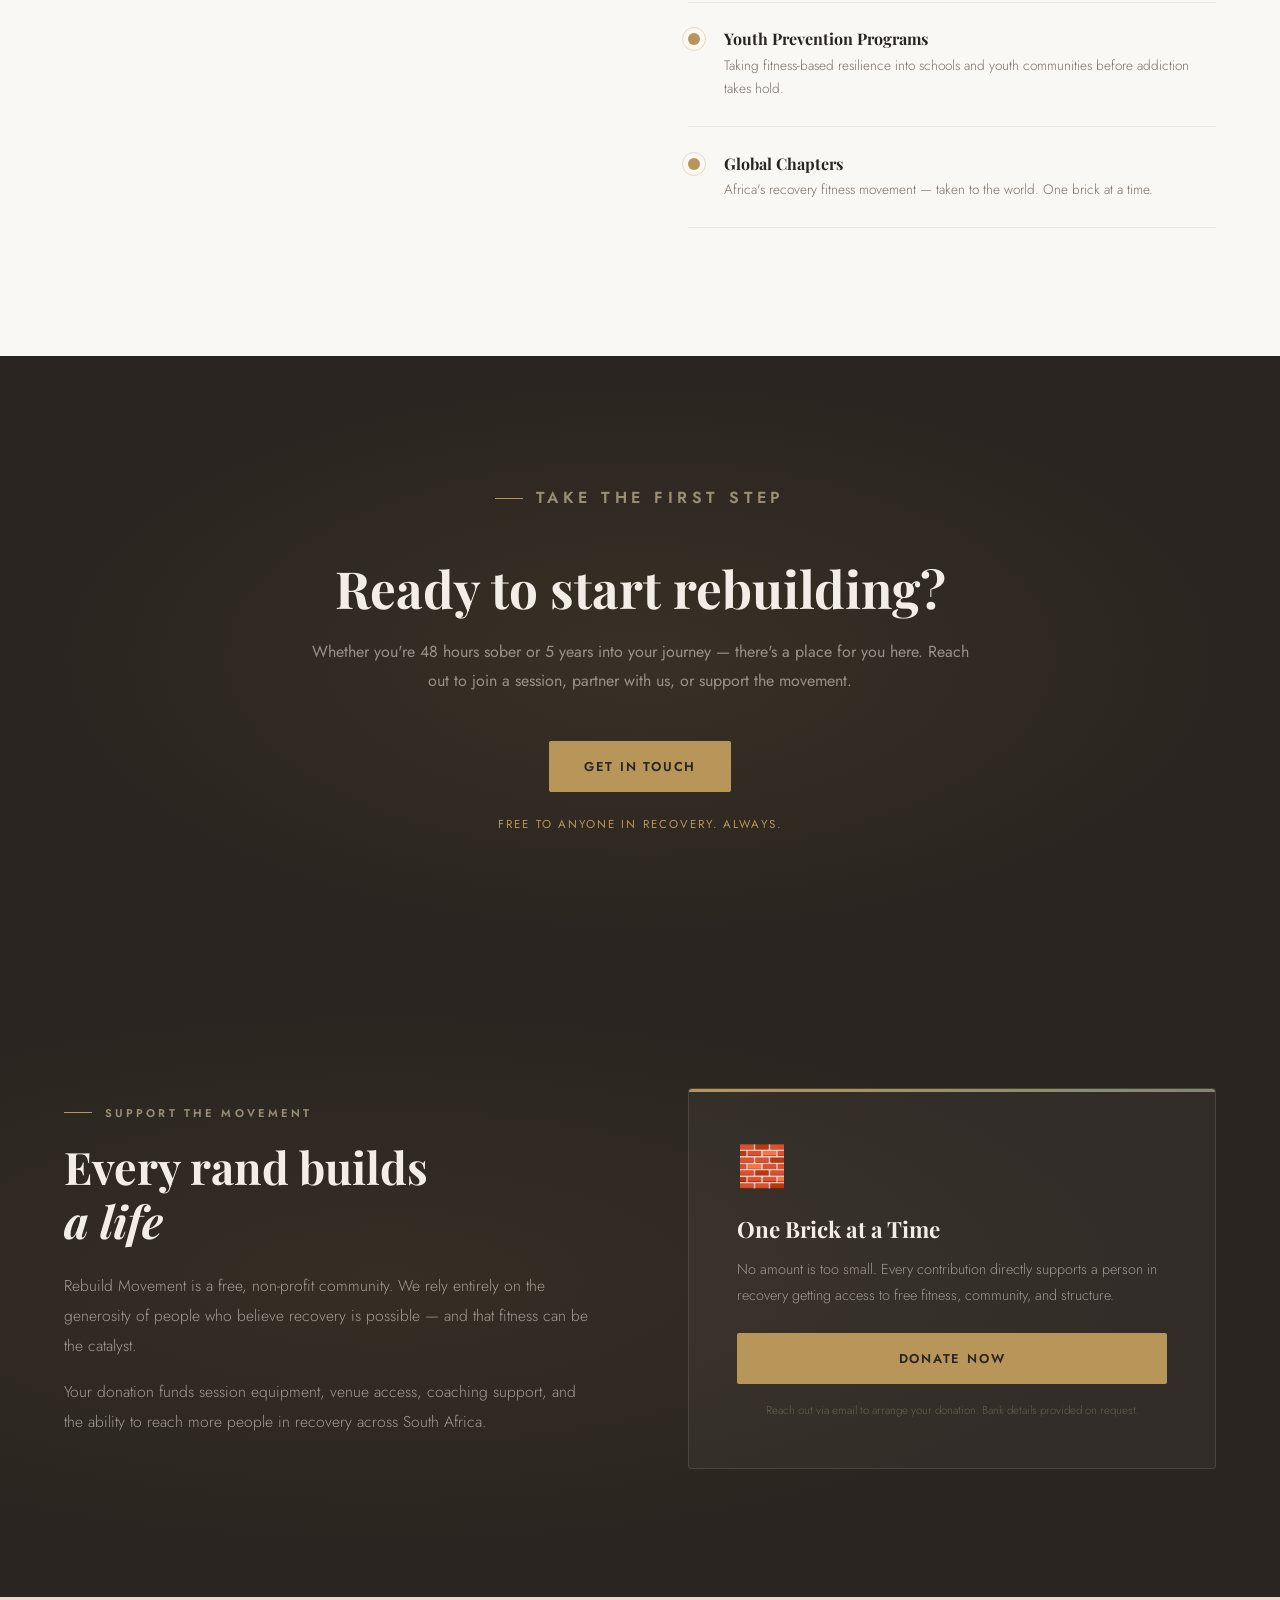
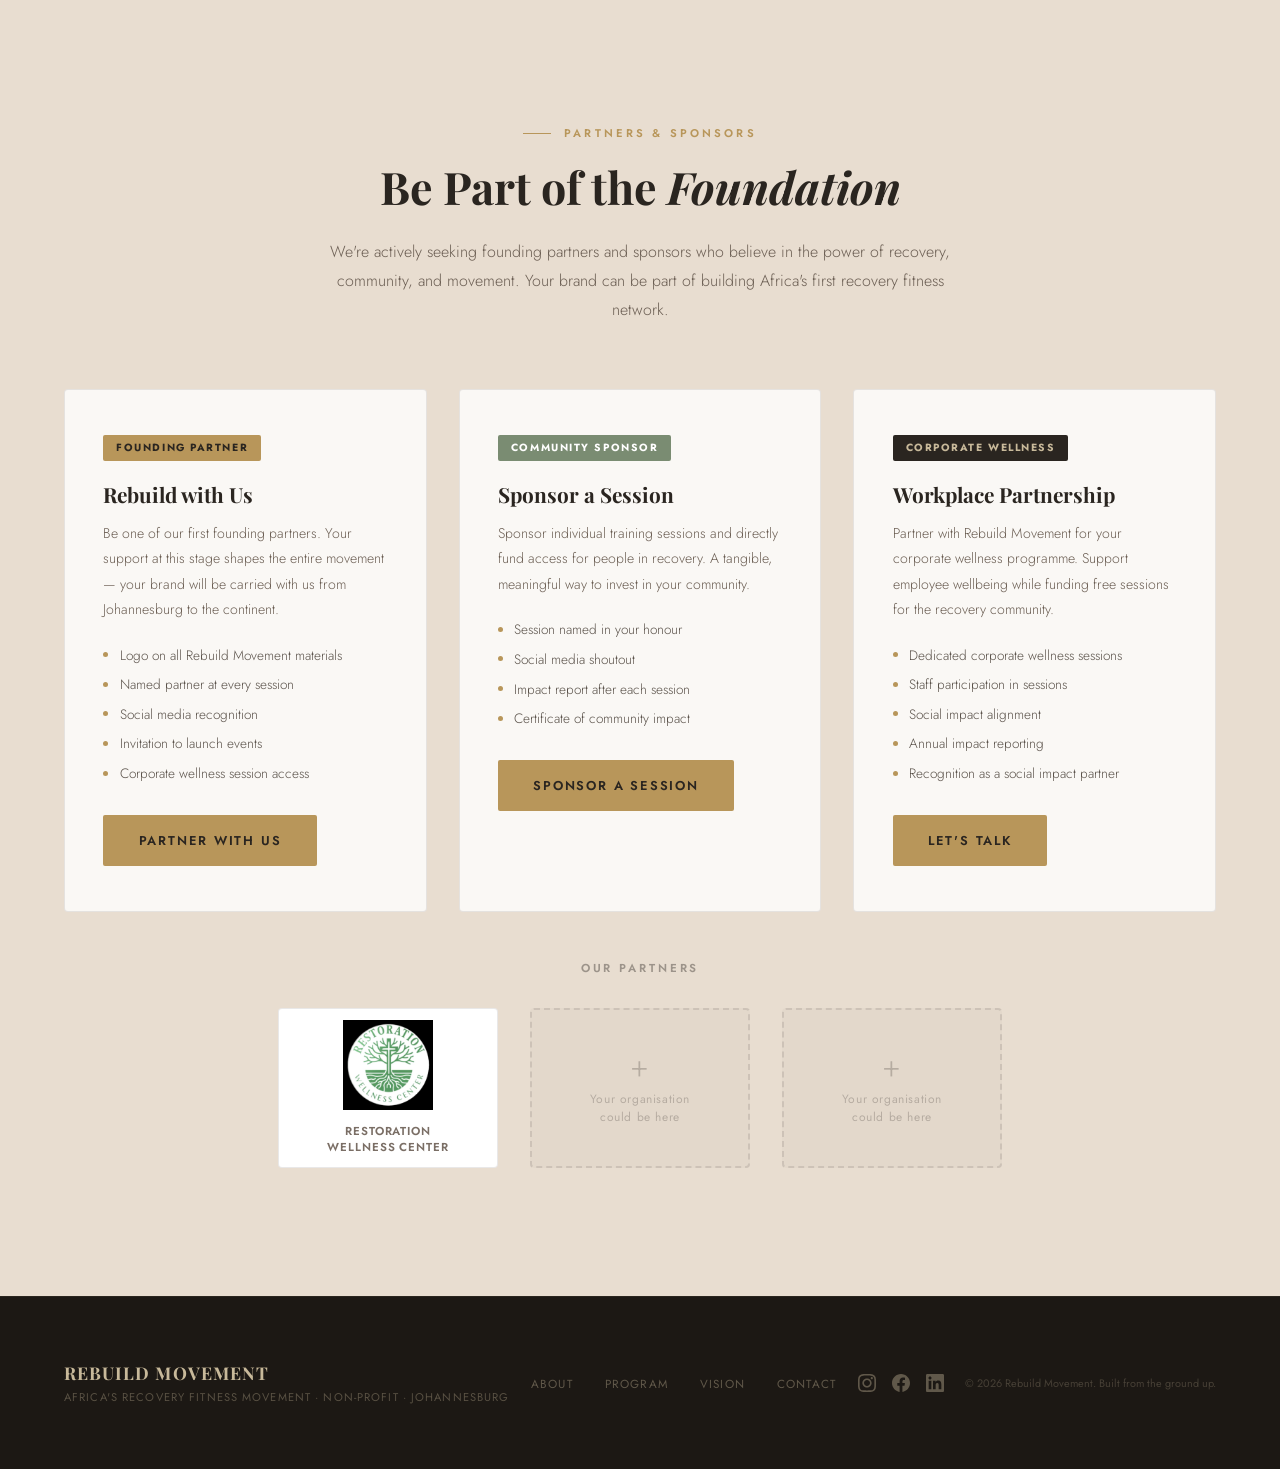
==== commit 7bfb9fd6: "Update index.html" ====
--- a/index.html
+++ b/index.html
@@ -1450,6 +1450,25 @@
     letter-spacing: 0.05em;
   }
 
+
+  .footer-socials {
+    display: flex;
+    gap: 1rem;
+    align-items: center;
+  }
+
+  .social-link {
+    color: rgba(200,185,154,0.4);
+    transition: color 0.3s, transform 0.3s;
+    display: flex;
+    align-items: center;
+  }
+
+  .social-link:hover {
+    color: var(--sand);
+    transform: translateY(-2px);
+  }
+
 </style>
 </head>
 <body>
@@ -1460,7 +1479,7 @@
     <li><a href="#about">About</a></li>
     <li><a href="#program">Program</a></li>
     <li><a href="#vision">Vision</a></li>
-    <li><a href="#stories">Stories</a></li>
+    
     <li><a href="#donate">Donate</a></li>
     <li><a href="#sponsors">Partners</a></li>
     <li><a href="#contact" class="nav-cta" onclick="openContact(); return false;">Get Involved</a></li>
@@ -1703,32 +1722,7 @@
   </div>
 </section>
 
-<section class="testimonials" id="stories">
-  <div class="testimonials-header">
-    <p class="section-label reveal" style="color: rgba(200,185,154,0.7);">Member Stories</p>
-    <h2 class="reveal">Real people. Real rebuilds.</h2>
-  </div>
-  <div class="testimonials-grid">
-    <div class="testimonial-card reveal">
-      <div class="t-stars">★★★★★</div>
-      <p class="t-text">I walked in shaking, three weeks out of detox. I walked out six months later stronger than I've ever been — physically and mentally. Rebuild Movement gave me somewhere to be, and a reason to keep going.</p>
-      <p class="t-name">Marcus T.</p>
-      <p class="t-meta">2 years in recovery · Johannesburg</p>
-    </div>
-    <div class="testimonial-card reveal">
-      <div class="t-stars">★★★★★</div>
-      <p class="t-text">This isn't just a gym. It's a place where people actually get it. Nobody stares, nobody judges. You just show up and do the work together.</p>
-      <p class="t-name">Sarah K.</p>
-      <p class="t-meta">14 months in recovery</p>
-    </div>
-    <div class="testimonial-card reveal">
-      <div class="t-stars">★★★★★</div>
-      <p class="t-text">The routine gave me something I didn't know I was missing: structure. Every session I had somewhere to be. That anchored everything else — my NA work, my relationships, my whole life.</p>
-      <p class="t-name">James R.</p>
-      <p class="t-meta">3 years in recovery</p>
-    </div>
-  </div>
-</section>
+
 
 <section class="cta-section" id="contact">
   <div class="cta-inner">
@@ -1755,13 +1749,7 @@
           <div class="donate-card-icon">🧱</div>
           <h3>One Brick at a Time</h3>
           <p>No amount is too small. Every contribution directly supports a person in recovery getting access to free fitness, community, and structure.</p>
-          <div class="donate-amounts">
-            <span class="amount-tag">R50</span>
-            <span class="amount-tag">R100</span>
-            <span class="amount-tag">R250</span>
-            <span class="amount-tag">R500</span>
-            <span class="amount-tag">Your amount</span>
-          </div>
+
           <a href="mailto:rebuildmovementsa@gmail.com?subject=Donation%20Enquiry&body=Hi%2C%20I%20would%20like%20to%20make%20a%20donation%20to%20Rebuild%20Movement." class="btn-primary" style="display:block; text-align:center; margin-top:1.5rem;">Donate Now</a>
           <p class="donate-note">Reach out via email to arrange your donation. Bank details provided on request.</p>
         </div>
@@ -1811,7 +1799,7 @@
         <ul class="tier-benefits">
           <li>Dedicated corporate wellness sessions</li>
           <li>Staff participation in sessions</li>
-          <li>B-BBEE social spend alignment</li>
+          <li>Social impact alignment</li>
           <li>Annual impact reporting</li>
           <li>Recognition as a social impact partner</li>
         </ul>
@@ -1868,6 +1856,16 @@
             @rebuildmovement.sa
           </a>
         </div>
+        <div class="modal-info-item" style="gap:1rem; margin-top:0.3rem;">
+          <a href="https://www.facebook.com/profile.php?id=61572093219342" target="_blank" class="modal-instagram">
+            <svg width="18" height="18" viewBox="0 0 24 24" fill="currentColor"><path d="M24 12.073c0-6.627-5.373-12-12-12s-12 5.373-12 12c0 5.99 4.388 10.954 10.125 11.854v-8.385H7.078v-3.47h3.047V9.43c0-3.007 1.792-4.669 4.533-4.669 1.312 0 2.686.235 2.686.235v2.953H15.83c-1.491 0-1.956.925-1.956 1.874v2.25h3.328l-.532 3.47h-2.796v8.385C19.612 23.027 24 18.062 24 12.073z"/></svg>
+            Facebook
+          </a>
+          <a href="https://www.linkedin.com/company/120934484" target="_blank" class="modal-instagram" style="margin-left:1rem;">
+            <svg width="18" height="18" viewBox="0 0 24 24" fill="currentColor"><path d="M20.447 20.452h-3.554v-5.569c0-1.328-.027-3.037-1.852-3.037-1.853 0-2.136 1.445-2.136 2.939v5.667H9.351V9h3.414v1.561h.046c.477-.9 1.637-1.85 3.37-1.85 3.601 0 4.267 2.37 4.267 5.455v6.286zM5.337 7.433c-1.144 0-2.063-.926-2.063-2.065 0-1.138.92-2.063 2.063-2.063 1.14 0 2.064.925 2.064 2.063 0 1.139-.925 2.065-2.064 2.065zm1.782 13.019H3.555V9h3.564v11.452zM22.225 0H1.771C.792 0 0 .774 0 1.729v20.542C0 23.227.792 24 1.771 24h20.451C23.2 24 24 23.227 24 22.271V1.729C24 .774 23.2 0 22.222 0h.003z"/></svg>
+            LinkedIn
+          </a>
+        </div>
       </div>
     </div>
     <div class="modal-right">
@@ -1919,6 +1917,17 @@
       <li><a href="#vision">Vision</a></li>
       <li><a href="#contact">Contact</a></li>
     </ul>
+    <div class="footer-socials">
+      <a href="https://www.instagram.com/rebuildmovement.sa" target="_blank" class="social-link" title="Instagram">
+        <svg width="18" height="18" viewBox="0 0 24 24" fill="currentColor"><path d="M12 2.163c3.204 0 3.584.012 4.85.07 3.252.148 4.771 1.691 4.919 4.919.058 1.265.069 1.645.069 4.849 0 3.205-.012 3.584-.069 4.849-.149 3.225-1.664 4.771-4.919 4.919-1.266.058-1.644.07-4.85.07-3.204 0-3.584-.012-4.849-.07-3.26-.149-4.771-1.699-4.919-4.92-.058-1.265-.07-1.644-.07-4.849 0-3.204.013-3.583.07-4.849.149-3.227 1.664-4.771 4.919-4.919 1.266-.057 1.645-.069 4.849-.069zm0-2.163c-3.259 0-3.667.014-4.947.072-4.358.2-6.78 2.618-6.98 6.98-.059 1.281-.073 1.689-.073 4.948 0 3.259.014 3.668.072 4.948.2 4.358 2.618 6.78 6.98 6.98 1.281.058 1.689.072 4.948.072 3.259 0 3.668-.014 4.948-.072 4.354-.2 6.782-2.618 6.979-6.98.059-1.28.073-1.689.073-4.948 0-3.259-.014-3.667-.072-4.947-.196-4.354-2.617-6.78-6.979-6.98-1.281-.059-1.69-.073-4.949-.073zm0 5.838c-3.403 0-6.162 2.759-6.162 6.162s2.759 6.163 6.162 6.163 6.162-2.759 6.162-6.163c0-3.403-2.759-6.162-6.162-6.162zm0 10.162c-2.209 0-4-1.79-4-4 0-2.209 1.791-4 4-4s4 1.791 4 4c0 2.21-1.791 4-4 4zm6.406-11.845c-.796 0-1.441.645-1.441 1.44s.645 1.44 1.441 1.44c.795 0 1.439-.645 1.439-1.44s-.644-1.44-1.439-1.44z"/></svg>
+      </a>
+      <a href="https://www.facebook.com/profile.php?id=61572093219342" target="_blank" class="social-link" title="Facebook">
+        <svg width="18" height="18" viewBox="0 0 24 24" fill="currentColor"><path d="M24 12.073c0-6.627-5.373-12-12-12s-12 5.373-12 12c0 5.99 4.388 10.954 10.125 11.854v-8.385H7.078v-3.47h3.047V9.43c0-3.007 1.792-4.669 4.533-4.669 1.312 0 2.686.235 2.686.235v2.953H15.83c-1.491 0-1.956.925-1.956 1.874v2.25h3.328l-.532 3.47h-2.796v8.385C19.612 23.027 24 18.062 24 12.073z"/></svg>
+      </a>
+      <a href="https://www.linkedin.com/company/120934484" target="_blank" class="social-link" title="LinkedIn">
+        <svg width="18" height="18" viewBox="0 0 24 24" fill="currentColor"><path d="M20.447 20.452h-3.554v-5.569c0-1.328-.027-3.037-1.852-3.037-1.853 0-2.136 1.445-2.136 2.939v5.667H9.351V9h3.414v1.561h.046c.477-.9 1.637-1.85 3.37-1.85 3.601 0 4.267 2.37 4.267 5.455v6.286zM5.337 7.433c-1.144 0-2.063-.926-2.063-2.065 0-1.138.92-2.063 2.063-2.063 1.14 0 2.064.925 2.064 2.063 0 1.139-.925 2.065-2.064 2.065zm1.782 13.019H3.555V9h3.564v11.452zM22.225 0H1.771C.792 0 0 .774 0 1.729v20.542C0 23.227.792 24 1.771 24h20.451C23.2 24 24 23.227 24 22.271V1.729C24 .774 23.2 0 22.222 0h.003z"/></svg>
+      </a>
+    </div>
     <div class="footer-copy">© 2026 Rebuild Movement. Built from the ground up.</div>
   </div>
 </footer>
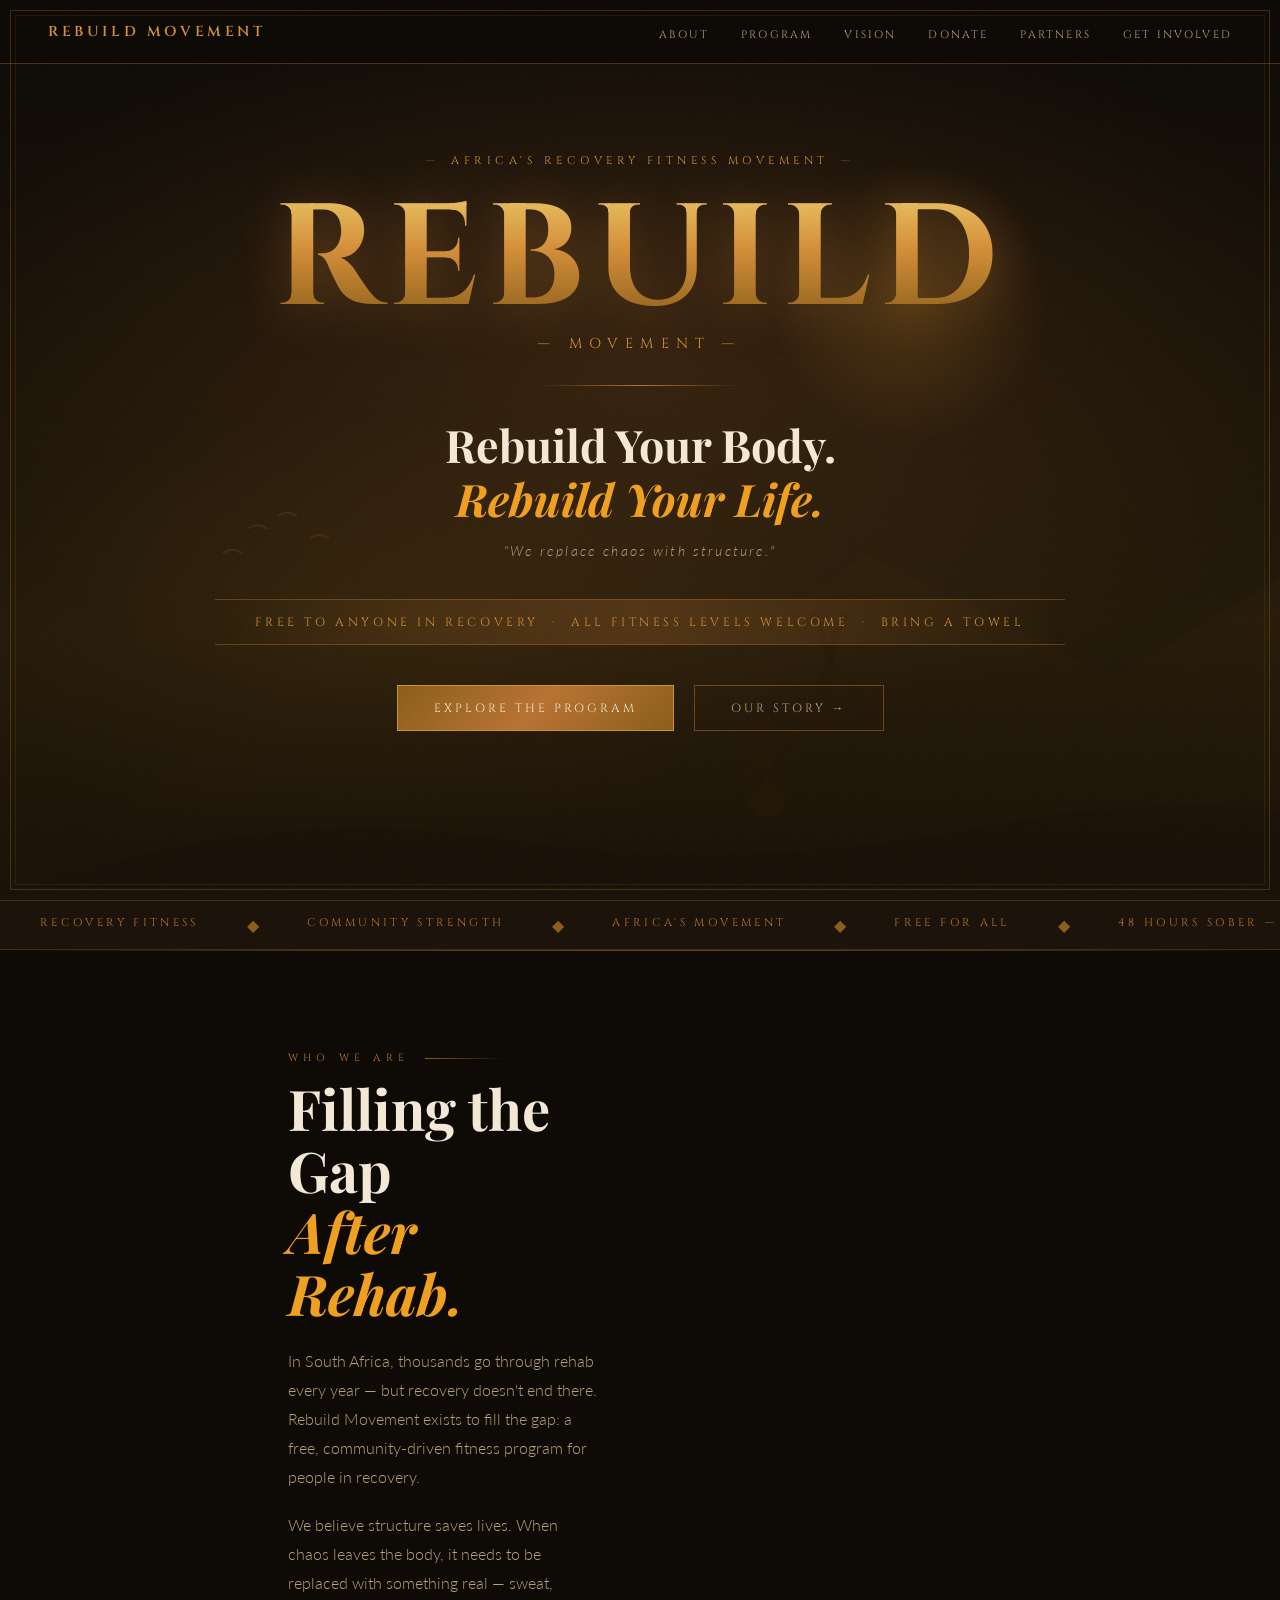
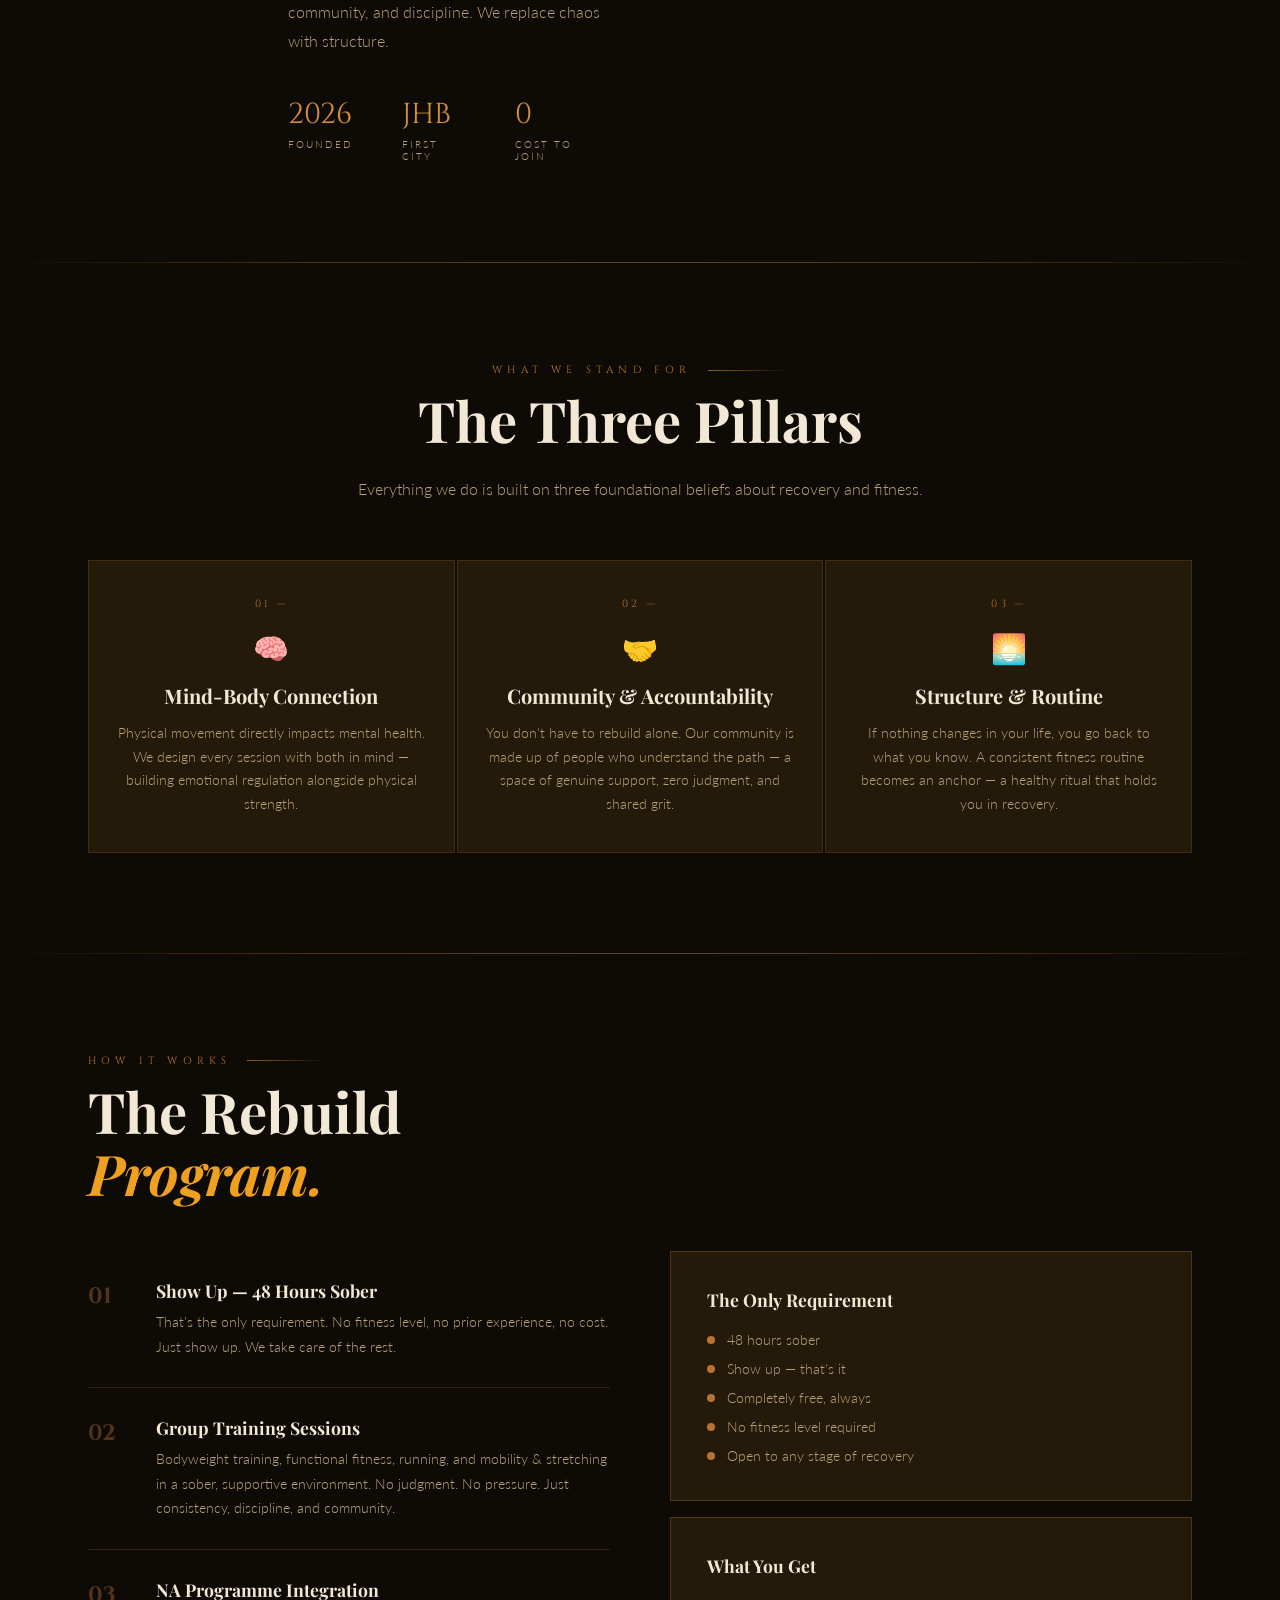
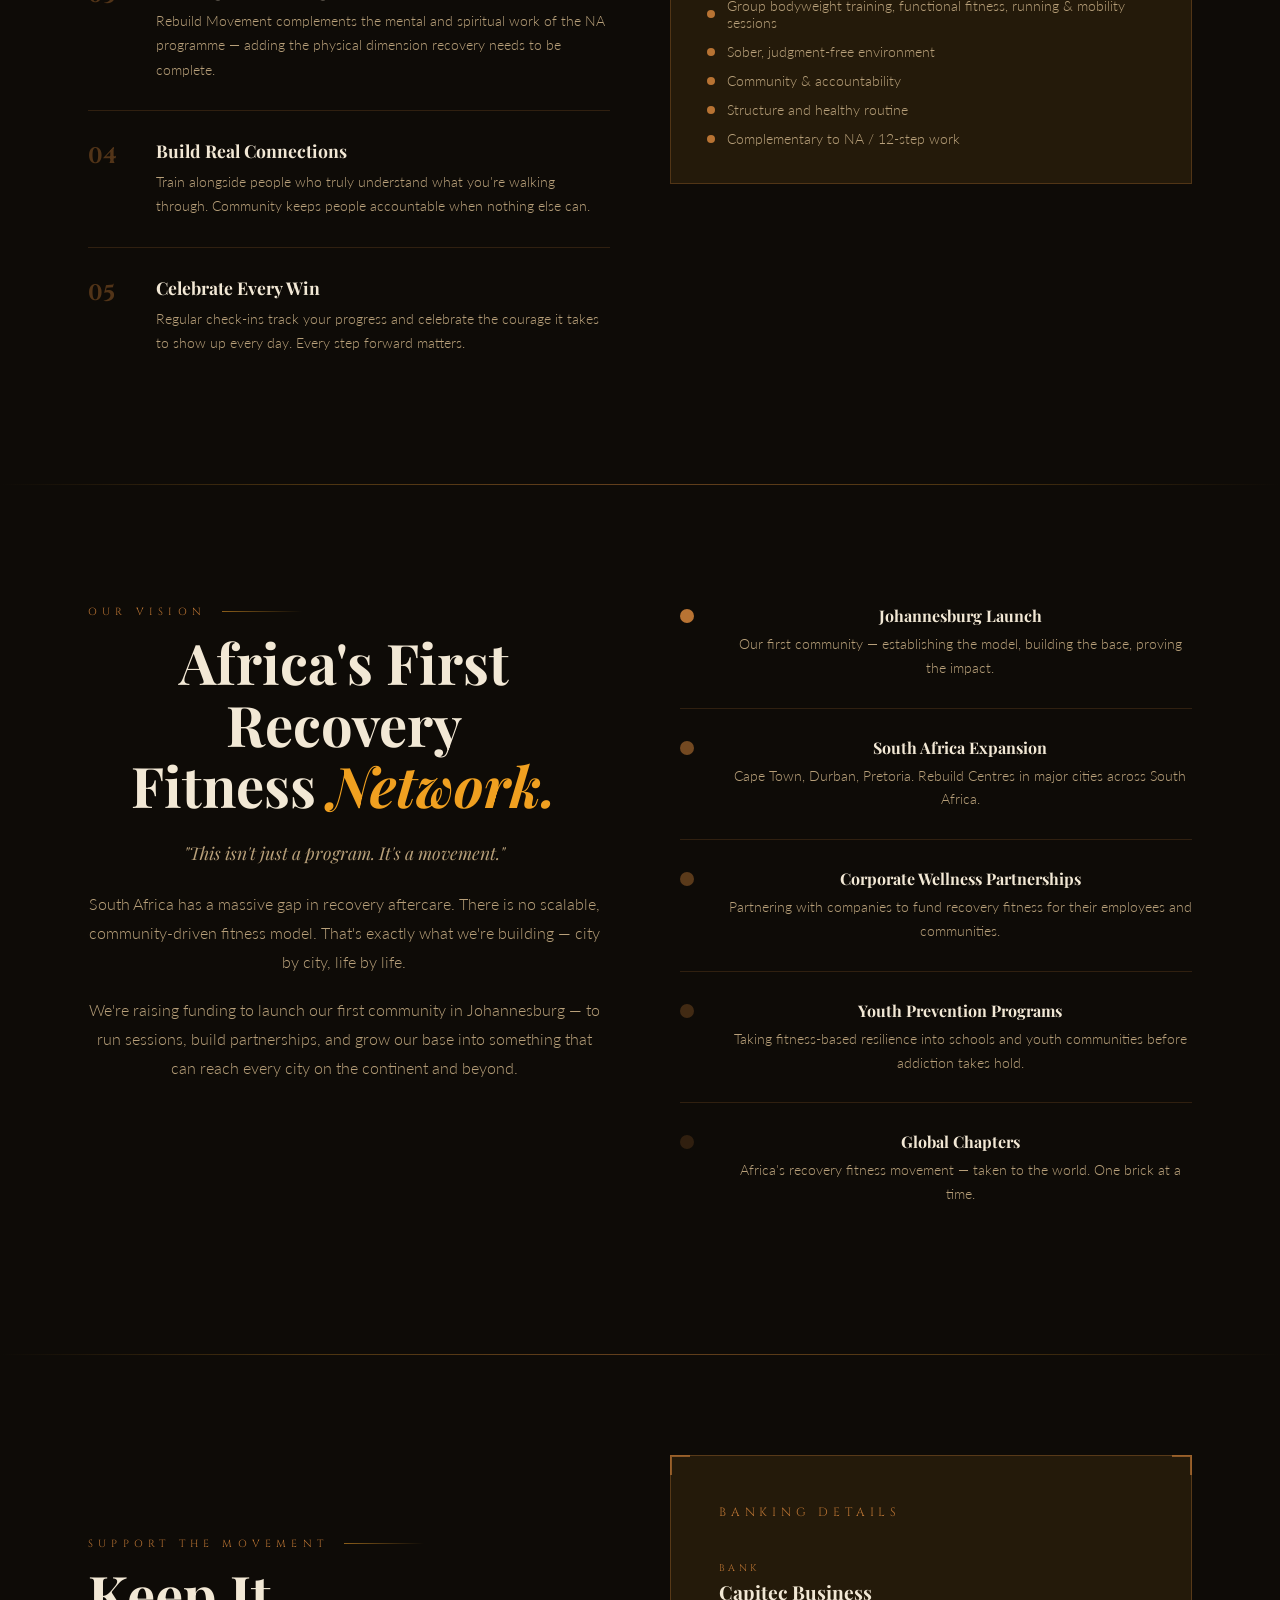
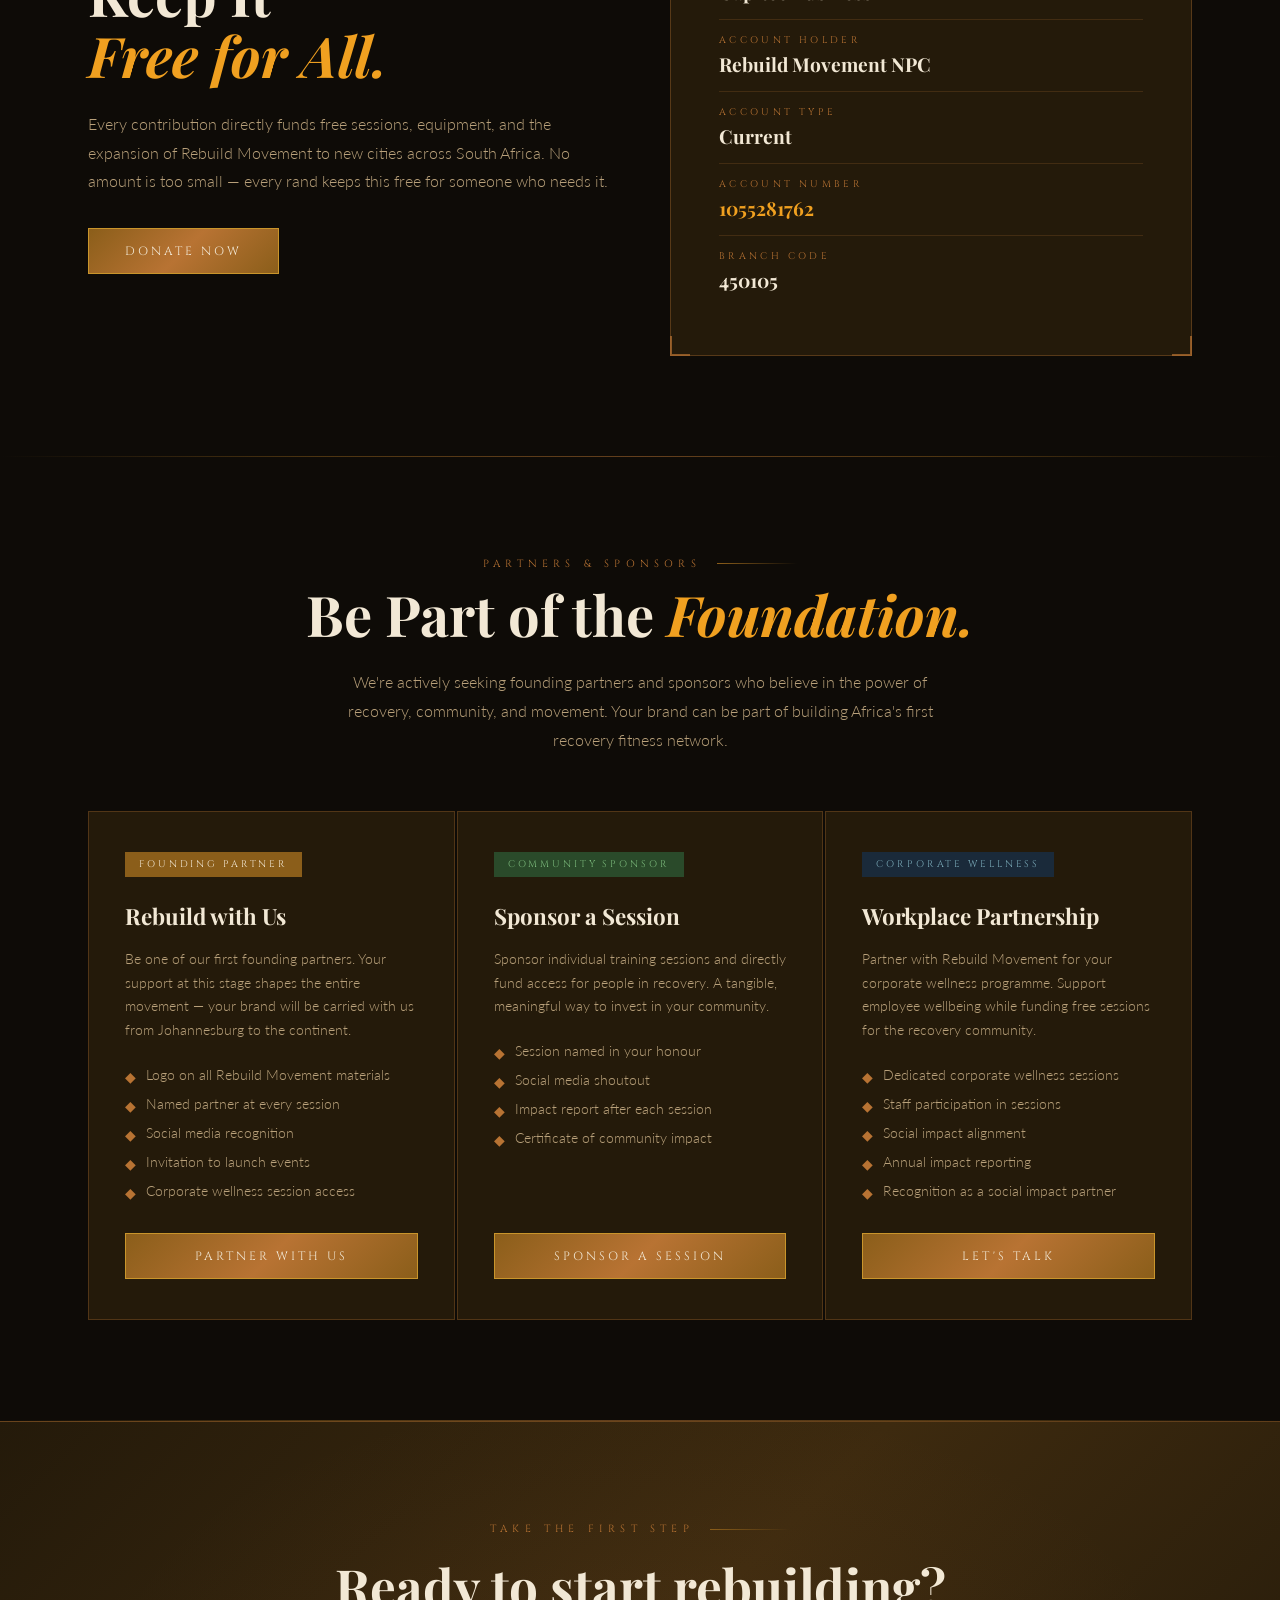
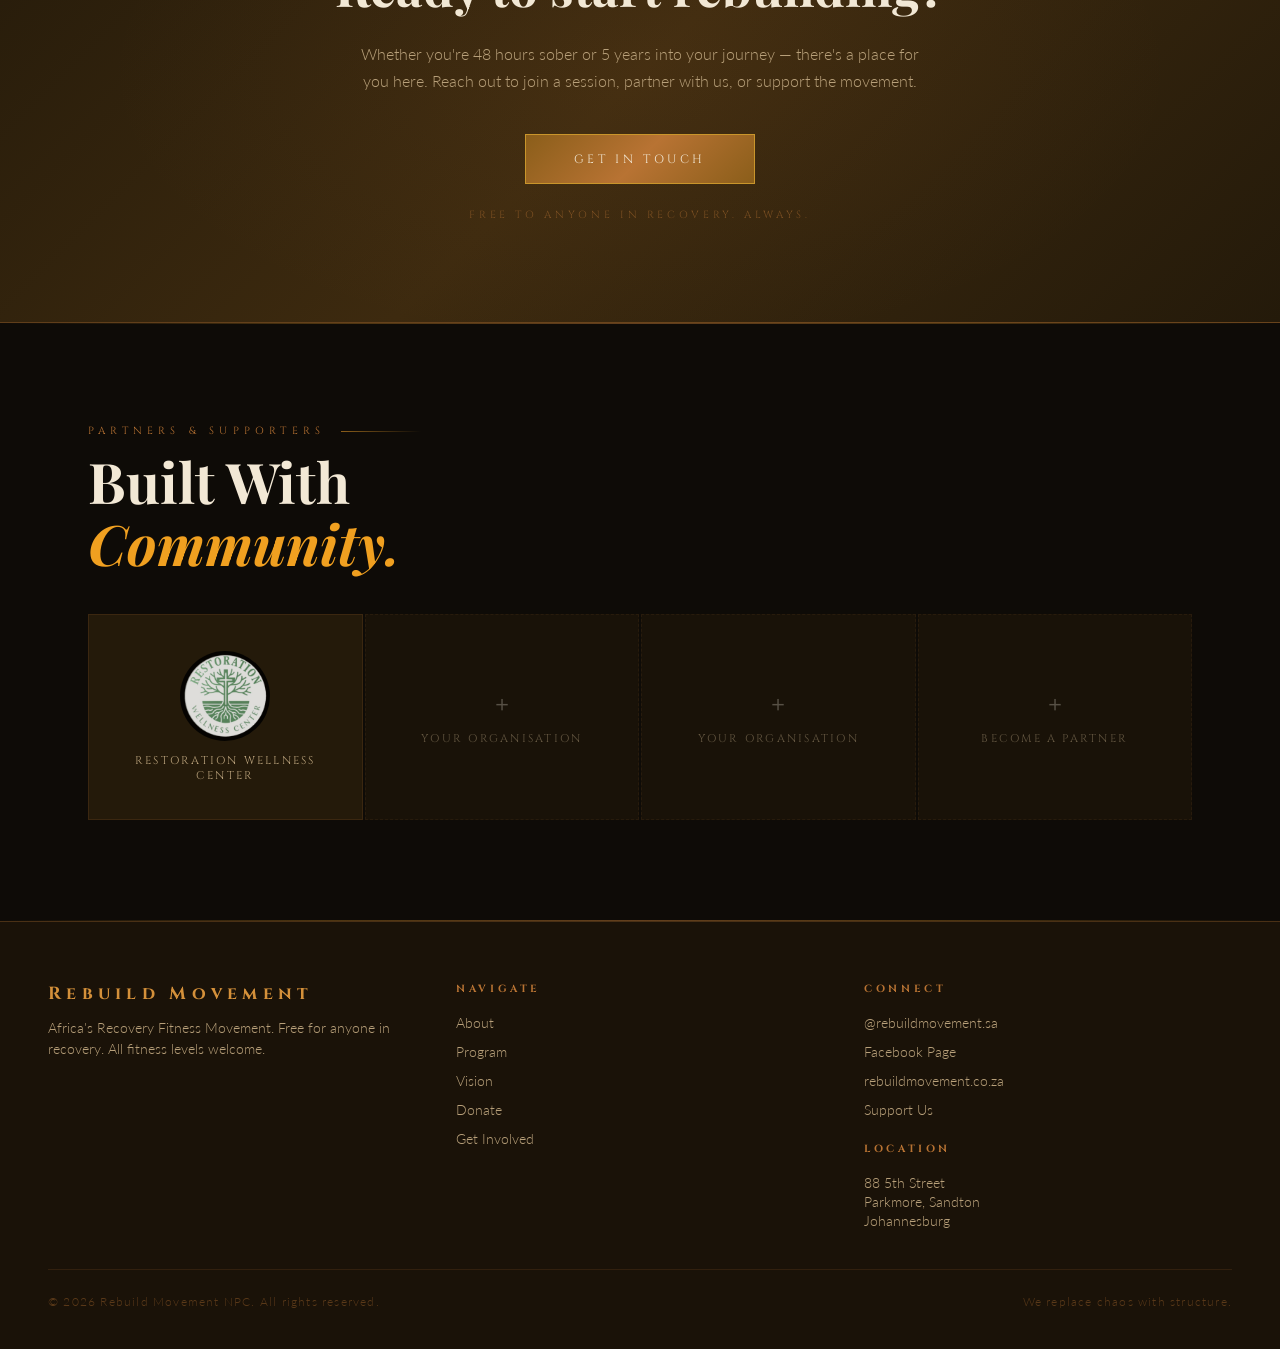
==== commit 1457ce0d: "Update index.html" ====
--- a/index.html
+++ b/index.html
@@ -1,2007 +1,1298 @@
 <!DOCTYPE html>
 <html lang="en">
 <head>
-<meta charset="UTF-8">
-<meta name="viewport" content="width=device-width, initial-scale=1.0">
-<title>Rebuild Movement</title>
-<link rel="preconnect" href="https://fonts.googleapis.com">
-<link rel="preconnect" href="https://fonts.gstatic.com" crossorigin>
-<link href="https://fonts.googleapis.com/css2?family=Playfair+Display:ital,wght@0,400;0,700;0,900;1,400;1,700&family=Jost:wght@300;400;500;600&display=swap" rel="stylesheet">
-<style>
-  :root {
-    --stone: #2a2520;
-    --ash: #3d3830;
-    --sand: #c8b99a;
-    --cream: #f2ede6;
-    --warm-white: #faf8f5;
-    --sage: #7a8c72;
-    --accent: #b8965a;
-    --light-sand: #e8ddd0;
-  }
-
-  * { margin: 0; padding: 0; box-sizing: border-box; }
-  html { scroll-behavior: smooth; }
-
-  body {
-    font-family: 'Jost', 'Segoe UI', Arial, sans-serif;
-    background: var(--warm-white);
-    color: var(--stone);
-    overflow-x: hidden;
-  }
-
-  nav {
-    position: fixed;
-    top: 0; left: 0; right: 0;
-    z-index: 100;
-    display: flex;
-    justify-content: space-between;
-    align-items: center;
-    padding: 1.2rem 4rem;
-    background: rgba(42, 37, 32, 0.95);
-    backdrop-filter: blur(12px);
-    border-bottom: 1px solid rgba(200, 185, 154, 0.15);
-  }
-
-  .nav-logo {
-    font-family: 'Playfair Display', Georgia, 'Times New Roman', serif;
-    font-size: 1.1rem;
-    font-weight: 700;
-    color: var(--sand);
-    letter-spacing: 0.08em;
-    text-decoration: none;
-    text-transform: uppercase;
-  }
-
-  .nav-links {
-    display: flex;
-    gap: 2.5rem;
-    list-style: none;
-  }
-
-  .nav-links a {
-    color: rgba(200, 185, 154, 0.7);
-    text-decoration: none;
-    font-size: 0.78rem;
-    font-weight: 500;
-    letter-spacing: 0.14em;
-    text-transform: uppercase;
-    transition: color 0.3s;
-  }
-
-  .nav-links a:hover { color: var(--sand); }
-
-  .nav-cta {
-    color: var(--accent) !important;
-    border: none !important;
-    padding: 0.5rem 0 !important;
-    white-space: nowrap;
-    transition: opacity 0.3s !important;
-  }
-
-  .nav-cta:hover {
-    opacity: 0.7;
-    background: none !important;
-    color: var(--accent) !important;
-  }
-
-  .hero {
-    min-height: 100vh;
-    background: var(--stone);
-    position: relative;
-    display: flex;
-    align-items: center;
-    overflow: hidden;
-  }
-
-  .hero-texture {
-    position: absolute;
-    inset: 0;
-    background-image:
-      radial-gradient(ellipse at 20% 50%, rgba(156,122,90,0.14) 0%, transparent 60%),
-      radial-gradient(ellipse at 80% 20%, rgba(122,140,114,0.08) 0%, transparent 50%);
-  }
-
-  .hero-grid {
-    position: absolute;
-    inset: 0;
-    background-image:
-      linear-gradient(rgba(200,185,154,0.03) 1px, transparent 1px),
-      linear-gradient(90deg, rgba(200,185,154,0.03) 1px, transparent 1px);
-    background-size: 60px 60px;
-  }
-
-  .hero-content {
-    position: relative;
-    z-index: 2;
-    max-width: 1200px;
-    margin: 0 auto;
-    padding: 0 4rem;
-    padding-top: 80px;
-    display: grid;
-    grid-template-columns: 1.1fr 0.9fr;
-    gap: 5rem;
-    align-items: center;
-    width: 100%;
-  }
-
-  .hero-eyebrow {
-    font-size: 0.7rem;
-    font-weight: 600;
-    letter-spacing: 0.28em;
-    text-transform: uppercase;
-    color: var(--accent);
-    margin-bottom: 1.4rem;
-    display: flex;
-    align-items: center;
-    gap: 0.8rem;
-  }
-
-  .hero-eyebrow::before {
-    content: '';
-    display: block;
-    width: 32px;
-    height: 1px;
-    background: var(--accent);
-    flex-shrink: 0;
-  }
-
-  h1 {
-    font-family: 'Playfair Display', Georgia, 'Times New Roman', serif;
-    font-size: clamp(2.8rem, 5vw, 4.8rem);
-    font-weight: 900;
-    line-height: 1.05;
-    color: var(--cream);
-    margin-bottom: 1.2rem;
-  }
-
-  h1 em {
-    font-style: normal;
-    color: var(--sand);
-  }
-
-  .hero-tagline {
-    font-family: 'Playfair Display', Georgia, 'Times New Roman', serif;
-    font-size: 1.2rem;
-    font-style: italic;
-    color: var(--accent);
-    margin-bottom: 1.5rem;
-    letter-spacing: 0.02em;
-  }
-
-  .hero-sub {
-    font-size: 1rem;
-    line-height: 1.85;
-    color: rgba(242,237,230,0.58);
-    font-weight: 300;
-    max-width: 480px;
-    margin-bottom: 2.8rem;
-  }
-
-  .hero-actions {
-    display: flex;
-    gap: 1.2rem;
-    align-items: center;
-    flex-wrap: wrap;
-  }
-
-  .btn-primary {
-    background: var(--accent);
-    color: var(--stone);
-    padding: 1rem 2.2rem;
-    border: none;
-    border-radius: 2px;
-    font-family: 'Jost', 'Segoe UI', Arial, sans-serif;
-    font-size: 0.8rem;
-    font-weight: 600;
-    letter-spacing: 0.14em;
-    text-transform: uppercase;
-    cursor: pointer;
-    text-decoration: none;
-    transition: all 0.3s;
-    display: inline-block;
-  }
-
-  .btn-primary:hover {
-    background: var(--sand);
-    transform: translateY(-2px);
-    box-shadow: 0 8px 30px rgba(184,150,90,0.3);
-  }
-
-  .btn-ghost {
-    color: var(--sand);
-    font-size: 0.82rem;
-    font-weight: 500;
-    letter-spacing: 0.08em;
-    text-decoration: none;
-    display: flex;
-    align-items: center;
-    gap: 0.5rem;
-    transition: gap 0.3s;
-  }
-
-  .btn-ghost:hover { gap: 0.9rem; }
-
-  .hero-right {
-    display: flex;
-    justify-content: center;
-    align-items: center;
-  }
-
-  .logo-display {
-    width: 380px;
-    height: 380px;
-    border-radius: 4px;
-    display: flex;
-    align-items: center;
-    justify-content: center;
-    position: relative;
-    overflow: hidden;
-  }
-
-  .logo-display img {
-    width: 100%;
-    height: 100%;
-    object-fit: cover;
-    border-radius: 4px;
-  }
-
-  .manifesto-bar {
-    background: var(--accent);
-    padding: 1.3rem 0;
-    overflow: hidden;
-    white-space: nowrap;
-  }
-
-  .manifesto-track {
-    display: inline-flex;
-    gap: 2.5rem;
-    animation: scroll 35s linear infinite;
-  }
-
-  .manifesto-item {
-    font-size: 0.7rem;
-    font-weight: 600;
-    letter-spacing: 0.2em;
-    text-transform: uppercase;
-    color: var(--stone);
-    flex-shrink: 0;
-  }
-
-  .manifesto-sep {
-    color: rgba(42,37,32,0.4);
-    flex-shrink: 0;
-  }
-
-  @keyframes scroll {
-    0% { transform: translateX(0); }
-    100% { transform: translateX(-50%); }
-  }
-
-  .stats-bar {
-    background: var(--ash);
-    border-bottom: 1px solid rgba(200,185,154,0.08);
-    padding: 2.5rem 4rem;
-  }
-
-  .stats-inner {
-    max-width: 1200px;
-    margin: 0 auto;
-    display: grid;
-    grid-template-columns: repeat(3, 1fr);
-    gap: 2rem;
-    text-align: center;
-  }
-
-  .stat-item { padding: 1rem; }
-
-  .stat-num {
-    font-family: 'Playfair Display', Georgia, 'Times New Roman', serif;
-    font-size: 2.8rem;
-    font-weight: 700;
-    color: var(--accent);
-    line-height: 1;
-    display: block;
-    margin-bottom: 0.4rem;
-  }
-
-  .stat-label {
-    font-size: 0.72rem;
-    letter-spacing: 0.15em;
-    text-transform: uppercase;
-    color: rgba(200,185,154,0.55);
-    font-weight: 500;
-  }
-
-  .section-inner { max-width: 1200px; margin: 0 auto; }
-
-  .section-label {
-    font-size: 0.7rem;
-    font-weight: 600;
-    letter-spacing: 0.28em;
-    text-transform: uppercase;
-    color: var(--accent);
-    margin-bottom: 1.2rem;
-    display: flex;
-    align-items: center;
-    gap: 0.8rem;
-  }
-
-  .section-label::before {
-    content: '';
-    display: block;
-    width: 28px;
-    height: 1px;
-    background: var(--accent);
-    flex-shrink: 0;
-  }
-
-  h2 {
-    font-family: 'Playfair Display', Georgia, 'Times New Roman', serif;
-    font-size: clamp(2rem, 3.5vw, 3rem);
-    font-weight: 700;
-    line-height: 1.2;
-    color: var(--stone);
-    margin-bottom: 1.5rem;
-  }
-
-  .divider {
-    width: 48px;
-    height: 3px;
-    background: var(--accent);
-    margin: 2rem 0;
-    border-radius: 2px;
-  }
-
-  .about {
-    padding: 8rem 4rem;
-    background: var(--warm-white);
-  }
-
-  .about-grid {
-    display: grid;
-    grid-template-columns: 1fr 1fr;
-    gap: 7rem;
-    align-items: center;
-  }
-
-  .about-text p {
-    font-size: 1rem;
-    line-height: 1.9;
-    color: #5a524a;
-    font-weight: 300;
-    margin-bottom: 1.2rem;
-  }
-
-  .free-badge {
-    display: inline-flex;
-    align-items: center;
-    gap: 0.7rem;
-    background: var(--stone);
-    color: var(--accent);
-    padding: 0.8rem 1.5rem;
-    border-radius: 2px;
-    font-size: 0.75rem;
-    font-weight: 600;
-    letter-spacing: 0.12em;
-    text-transform: uppercase;
-    margin-top: 0.8rem;
-  }
-
-  .about-card {
-    background: var(--stone);
-    border-radius: 4px;
-    padding: 3rem;
-    position: relative;
-    overflow: hidden;
-  }
-
-  .about-card::before {
-    content: '';
-    position: absolute;
-    top: 0; left: 0; right: 0;
-    height: 3px;
-    background: linear-gradient(90deg, var(--accent), var(--sage));
-  }
-
-  .quote-mark {
-    font-family: 'Playfair Display', Georgia, 'Times New Roman', serif;
-    font-size: 5rem;
-    color: rgba(184,150,90,0.15);
-    line-height: 1;
-    margin-bottom: -1rem;
-    display: block;
-  }
-
-  .quote-text {
-    font-family: 'Playfair Display', Georgia, 'Times New Roman', serif;
-    font-size: 1.3rem;
-    line-height: 1.65;
-    color: var(--cream);
-    font-style: italic;
-    margin-bottom: 2rem;
-  }
-
-  .quote-attr {
-    font-size: 0.75rem;
-    letter-spacing: 0.15em;
-    text-transform: uppercase;
-    color: var(--sand);
-    font-weight: 500;
-  }
-
-  .pillars {
-    padding: 8rem 4rem;
-    background: var(--stone);
-    position: relative;
-    overflow: hidden;
-  }
-
-  .pillars::before {
-    content: '';
-    position: absolute;
-    inset: 0;
-    background: radial-gradient(ellipse at 50% 100%, rgba(122,140,114,0.1) 0%, transparent 60%);
-  }
-
-  .pillars-header {
-    text-align: center;
-    margin-bottom: 5rem;
-    position: relative;
-    z-index: 1;
-  }
-
-  .pillars-header h2 { color: var(--cream); }
-
-  .pillars-header p {
-    font-size: 1rem;
-    line-height: 1.8;
-    color: rgba(242,237,230,0.5);
-    max-width: 500px;
-    margin: 1rem auto 0;
-  }
-
-  .pillars-grid {
-    display: grid;
-    grid-template-columns: repeat(3, 1fr);
-    gap: 2rem;
-    position: relative;
-    z-index: 1;
-    max-width: 1200px;
-    margin: 0 auto;
-  }
-
-  .pillar-card {
-    background: rgba(255,255,255,0.04);
-    border: 1px solid rgba(200,185,154,0.1);
-    border-radius: 4px;
-    padding: 2.8rem 2.4rem;
-    transition: all 0.4s;
-    position: relative;
-    overflow: hidden;
-  }
-
-  .pillar-card::after {
-    content: '';
-    position: absolute;
-    bottom: 0; left: 0; right: 0;
-    height: 2px;
-    background: linear-gradient(90deg, var(--accent), transparent);
-    transform: scaleX(0);
-    transform-origin: left;
-    transition: transform 0.4s;
-  }
-
-  .pillar-card:hover {
-    background: rgba(255,255,255,0.07);
-    border-color: rgba(200,185,154,0.25);
-    transform: translateY(-4px);
-  }
-
-  .pillar-card:hover::after { transform: scaleX(1); }
-
-  .pillar-icon {
-    width: 52px;
-    height: 52px;
-    background: rgba(184,150,90,0.14);
-    border-radius: 4px;
-    display: flex;
-    align-items: center;
-    justify-content: center;
-    font-size: 1.5rem;
-    margin-bottom: 1.8rem;
-  }
-
-  .pillar-card h3 {
-    font-family: 'Playfair Display', Georgia, 'Times New Roman', serif;
-    font-size: 1.3rem;
-    font-weight: 700;
-    color: var(--cream);
-    margin-bottom: 0.9rem;
-  }
-
-  .pillar-card p {
-    font-size: 0.9rem;
-    line-height: 1.8;
-    color: rgba(242,237,230,0.5);
-    font-weight: 300;
-  }
-
-  .program {
-    padding: 8rem 4rem;
-    background: var(--light-sand);
-  }
-
-  .program-grid {
-    display: grid;
-    grid-template-columns: 1fr 1fr;
-    gap: 6rem;
-    align-items: start;
-    max-width: 1200px;
-    margin: 3rem auto 0;
-  }
-
-  .step {
-    display: flex;
-    gap: 1.8rem;
-    padding: 2rem 0;
-    border-bottom: 1px solid rgba(42,37,32,0.08);
-    transition: padding-left 0.3s;
-  }
-
-  .step:hover { padding-left: 0.5rem; }
-
-  .step-num {
-    font-family: 'Playfair Display', Georgia, 'Times New Roman', serif;
-    font-size: 2rem;
-    font-weight: 700;
-    color: rgba(184,150,90,0.3);
-    min-width: 2.5rem;
-    line-height: 1;
-    padding-top: 0.2rem;
-  }
-
-  .step-content h3 {
-    font-family: 'Playfair Display', Georgia, 'Times New Roman', serif;
-    font-size: 1.1rem;
-    font-weight: 700;
-    color: var(--stone);
-    margin-bottom: 0.5rem;
-  }
-
-  .step-content p {
-    font-size: 0.9rem;
-    line-height: 1.8;
-    color: #6b5e53;
-    font-weight: 300;
-  }
-
-  .program-info { position: sticky; top: 120px; }
-
-  .info-card {
-    background: var(--stone);
-    border-radius: 4px;
-    padding: 2.8rem;
-    margin-bottom: 1.5rem;
-  }
-
-  .info-card h3 {
-    font-family: 'Playfair Display', Georgia, 'Times New Roman', serif;
-    font-size: 1.1rem;
-    color: var(--cream);
-    margin-bottom: 1.2rem;
-  }
-
-  .info-list {
-    list-style: none;
-    display: flex;
-    flex-direction: column;
-    gap: 0.8rem;
-  }
-
-  .info-list li {
-    font-size: 0.88rem;
-    color: rgba(242,237,230,0.6);
-    display: flex;
-    align-items: center;
-    gap: 0.8rem;
-    font-weight: 300;
-  }
-
-  .info-list li::before {
-    content: '';
-    width: 6px;
-    height: 6px;
-    border-radius: 50%;
-    background: var(--accent);
-    flex-shrink: 0;
-  }
-
-  .vision {
-    padding: 8rem 4rem;
-    background: var(--warm-white);
-  }
-
-  .vision-grid {
-    display: grid;
-    grid-template-columns: 1fr 1fr;
-    gap: 6rem;
-    align-items: start;
-    max-width: 1200px;
-    margin: 3rem auto 0;
-  }
-
-  .vision-statement {
-    font-family: 'Playfair Display', Georgia, 'Times New Roman', serif;
-    font-size: 1.5rem;
-    font-style: italic;
-    line-height: 1.6;
-    color: var(--stone);
-    margin-bottom: 1.5rem;
-  }
-
-  .vision-sub {
-    font-size: 0.95rem;
-    line-height: 1.85;
-    color: #6b5e53;
-    font-weight: 300;
-    margin-bottom: 1.5rem;
-  }
-
-  .roadmap { display: flex; flex-direction: column; gap: 0; }
-
-  .roadmap-item {
-    display: flex;
-    align-items: flex-start;
-    gap: 1.5rem;
-    padding: 1.6rem 0;
-    border-bottom: 1px solid rgba(42,37,32,0.08);
-  }
-
-  .roadmap-dot {
-    width: 12px;
-    height: 12px;
-    border-radius: 50%;
-    background: var(--accent);
-    flex-shrink: 0;
-    margin-top: 5px;
-    position: relative;
-  }
-
-  .roadmap-dot::after {
-    content: '';
-    position: absolute;
-    top: 50%;
-    left: 50%;
-    transform: translate(-50%, -50%);
-    width: 22px;
-    height: 22px;
-    border-radius: 50%;
-    border: 1px solid rgba(184,150,90,0.3);
-  }
-
-  .roadmap-content h4 {
-    font-family: 'Playfair Display', Georgia, 'Times New Roman', serif;
-    font-size: 1rem;
-    font-weight: 700;
-    color: var(--stone);
-    margin-bottom: 0.3rem;
-  }
-
-  .roadmap-content p {
-    font-size: 0.85rem;
-    line-height: 1.7;
-    color: #7a6e65;
-    font-weight: 300;
-  }
-
-  .testimonials {
-    padding: 8rem 4rem;
-    background: var(--ash);
-  }
-
-  .testimonials-header {
-    max-width: 1200px;
-    margin: 0 auto 4rem;
-  }
-
-  .testimonials-header h2 { color: var(--cream); }
-
-  .testimonials-grid {
-    display: grid;
-    grid-template-columns: repeat(2, 1fr);
-    gap: 2rem;
-    max-width: 1200px;
-    margin: 0 auto;
-  }
-
-  .testimonial-card {
-    background: rgba(255,255,255,0.04);
-    border: 1px solid rgba(200,185,154,0.1);
-    border-radius: 4px;
-    padding: 2.5rem;
-    transition: all 0.3s;
-  }
-
-  .testimonial-card:hover {
-    border-color: rgba(200,185,154,0.25);
-    transform: translateY(-2px);
-  }
-
-  .testimonial-card:first-child {
-    grid-column: 1 / -1;
-    border-color: rgba(184,150,90,0.2);
-  }
-
-  .t-stars {
-    color: var(--accent);
-    font-size: 0.85rem;
-    letter-spacing: 0.1em;
-    margin-bottom: 1.2rem;
-  }
-
-  .t-text {
-    font-family: 'Playfair Display', Georgia, 'Times New Roman', serif;
-    font-size: 1.05rem;
-    line-height: 1.7;
-    color: var(--cream);
-    font-style: italic;
-    margin-bottom: 1.5rem;
-  }
-
-  .t-name {
-    font-size: 0.82rem;
-    font-weight: 600;
-    color: var(--sand);
-    letter-spacing: 0.06em;
-  }
-
-  .t-meta {
-    font-size: 0.73rem;
-    color: rgba(200,185,154,0.45);
-    margin-top: 0.2rem;
-    letter-spacing: 0.05em;
-  }
-
-  .cta-section {
-    padding: 8rem 4rem;
-    background: var(--stone);
-    text-align: center;
-    position: relative;
-    overflow: hidden;
-  }
-
-  .cta-section::before {
-    content: '';
-    position: absolute;
-    inset: 0;
-    background: radial-gradient(ellipse at center, rgba(184,150,90,0.1) 0%, transparent 65%);
-  }
-
-  .cta-inner {
-    position: relative;
-    z-index: 1;
-    max-width: 680px;
-    margin: 0 auto;
-  }
-
-  .cta-section h2 {
-    color: var(--cream);
-    font-size: clamp(1.8rem, 4vw, 3.2rem);
-    margin-bottom: 1.2rem;
-  }
-
-  .cta-section p {
-    font-size: 1rem;
-    line-height: 1.8;
-    color: rgba(242,237,230,0.52);
-    margin-bottom: 2.8rem;
-  }
-
-  .cta-qualifier {
-    font-size: 0.72rem;
-    letter-spacing: 0.18em;
-    text-transform: uppercase;
-    color: var(--accent);
-    margin-top: 1.5rem;
-    display: block;
-  }
-
-  footer {
-    background: rgba(28,24,20,1);
-    padding: 4rem;
-    border-top: 1px solid rgba(200,185,154,0.08);
-  }
-
-  .footer-inner {
-    max-width: 1200px;
-    margin: 0 auto;
-    display: flex;
-    justify-content: space-between;
-    align-items: center;
-  }
-
-  .footer-brand {
-    font-family: 'Playfair Display', Georgia, 'Times New Roman', serif;
-    font-size: 1.1rem;
-    font-weight: 700;
-    color: var(--sand);
-    letter-spacing: 0.06em;
-  }
-
-  .footer-tagline {
-    font-size: 0.7rem;
-    color: rgba(200,185,154,0.35);
-    margin-top: 0.3rem;
-    letter-spacing: 0.1em;
-    text-transform: uppercase;
-  }
-
-  .footer-links {
-    display: flex;
-    gap: 2rem;
-    list-style: none;
-  }
-
-  .footer-links a {
-    font-size: 0.73rem;
-    color: rgba(200,185,154,0.4);
-    text-decoration: none;
-    letter-spacing: 0.1em;
-    text-transform: uppercase;
-    transition: color 0.3s;
-  }
-
-  .footer-links a:hover { color: var(--sand); }
-
-  .footer-copy {
-    font-size: 0.68rem;
-    color: rgba(200,185,154,0.25);
-  }
-
-  @keyframes fadeUp {
-    from { opacity: 0; transform: translateY(28px); }
-    to { opacity: 1; transform: translateY(0); }
-  }
-
-  .hero-eyebrow { animation: fadeUp 0.8s ease forwards; }
-  h1 { animation: fadeUp 0.8s 0.12s ease both; }
-  .hero-tagline { animation: fadeUp 0.8s 0.22s ease both; }
-  .hero-sub { animation: fadeUp 0.8s 0.32s ease both; }
-  .hero-actions { animation: fadeUp 0.8s 0.44s ease both; }
-  .logo-display { animation: fadeUp 0.9s 0.28s ease both; }
-
-  .reveal {
-    opacity: 0;
-    transform: translateY(22px);
-    transition: opacity 0.7s ease, transform 0.7s ease;
-  }
-  .reveal.visible {
-    opacity: 1;
-    transform: translateY(0);
-  }
-
-  @media (max-width: 900px) {
-    nav { padding: 1rem 1.5rem; }
-    .nav-links { display: none; }
-    .hero-content, .about-grid, .program-grid, .pillars-grid, .testimonials-grid, .vision-grid {
-      grid-template-columns: 1fr;
-    }
-    .hero-content { gap: 3rem; padding: 6rem 1.5rem 4rem; }
-    .about, .pillars, .program, .testimonials, .cta-section, .vision, footer {
-      padding: 5rem 1.5rem;
-    }
-    .stats-bar { padding: 2rem 1.5rem; }
-    .stats-inner { grid-template-columns: 1fr; gap: 1.5rem; }
-    .footer-inner { flex-direction: column; gap: 1.5rem; text-align: center; }
-    .testimonial-card:first-child { grid-column: 1; }
-    .program-info { position: static; }
-    .logo-display { width: 280px; height: 280px; }
-  }
-
-  /* DONATE */
-  .donate-section {
-    padding: 8rem 4rem;
-    background: var(--stone);
-    position: relative;
-    overflow: hidden;
-  }
-
-  .donate-section::before {
-    content: '';
-    position: absolute;
-    inset: 0;
-    background: radial-gradient(ellipse at 30% 50%, rgba(184,150,90,0.08) 0%, transparent 60%);
-  }
-
-  .donate-grid {
-    display: grid;
-    grid-template-columns: 1fr 1fr;
-    gap: 6rem;
-    align-items: center;
-    max-width: 1200px;
-    margin: 0 auto;
-    position: relative;
-    z-index: 1;
-  }
-
-  .donate-text {
-    font-size: 0.98rem;
-    line-height: 1.9;
-    color: rgba(242,237,230,0.58);
-    font-weight: 300;
-    margin-bottom: 1rem;
-  }
-
-  .donate-card {
-    background: rgba(255,255,255,0.04);
-    border: 1px solid rgba(200,185,154,0.15);
-    border-radius: 4px;
-    padding: 3rem;
-    position: relative;
-    overflow: hidden;
-  }
-
-  .donate-card::before {
-    content: '';
-    position: absolute;
-    top: 0; left: 0; right: 0;
-    height: 3px;
-    background: linear-gradient(90deg, var(--accent), var(--sage));
-  }
-
-  .donate-card-icon {
-    font-size: 2.5rem;
-    margin-bottom: 1.2rem;
-  }
-
-  .donate-card h3 {
-    font-family: 'Playfair Display', Georgia, serif;
-    font-size: 1.4rem;
-    color: var(--cream);
-    margin-bottom: 0.8rem;
-  }
-
-  .donate-card p {
-    font-size: 0.9rem;
-    line-height: 1.8;
-    color: rgba(242,237,230,0.55);
-    font-weight: 300;
-    margin-bottom: 1.5rem;
-  }
-
-  .donate-amounts {
-    display: flex;
-    flex-wrap: wrap;
-    gap: 0.6rem;
-    margin-bottom: 0.5rem;
-  }
-
-  .amount-tag {
-    background: rgba(184,150,90,0.12);
-    border: 1px solid rgba(184,150,90,0.25);
-    color: var(--accent);
-    padding: 0.4rem 0.9rem;
-    border-radius: 2px;
-    font-size: 0.78rem;
-    font-weight: 600;
-    letter-spacing: 0.08em;
-    cursor: pointer;
-    transition: all 0.3s;
-  }
-
-  .amount-tag:hover {
-    background: rgba(184,150,90,0.25);
-  }
-
-  .donate-note {
-    font-size: 0.72rem !important;
-    color: rgba(200,185,154,0.35) !important;
-    text-align: center;
-    margin-top: 1rem !important;
-    margin-bottom: 0 !important;
-  }
-
-  /* SPONSORS */
-  .sponsors-section {
-    padding: 8rem 4rem;
-    background: var(--light-sand);
-  }
-
-  .sponsors-sub {
-    font-size: 1rem;
-    line-height: 1.8;
-    color: #6b5e53;
-    max-width: 620px;
-    margin: 1rem auto 0;
-    text-align: center;
-    font-weight: 300;
-  }
-
-  .sponsor-tiers {
-    display: grid;
-    grid-template-columns: repeat(3, 1fr);
-    gap: 2rem;
-    max-width: 1200px;
-    margin: 4rem auto 3rem;
-  }
-
-  .sponsor-tier {
-    background: var(--warm-white);
-    border: 1px solid rgba(42,37,32,0.1);
-    border-radius: 4px;
-    padding: 2.8rem 2.4rem;
-    position: relative;
-    transition: all 0.3s;
-  }
-
-  .sponsor-tier:hover {
-    transform: translateY(-4px);
-    box-shadow: 0 12px 40px rgba(42,37,32,0.08);
-  }
-
-  .tier-badge {
-    display: inline-block;
-    background: var(--accent);
-    color: var(--stone);
-    font-size: 0.65rem;
-    font-weight: 700;
-    letter-spacing: 0.15em;
-    text-transform: uppercase;
-    padding: 0.35rem 0.8rem;
-    border-radius: 2px;
-    margin-bottom: 1.2rem;
-  }
-
-  .tier-badge--community { background: var(--sage); color: white; }
-  .tier-badge--corporate { background: var(--stone); color: var(--sand); }
-
-  .sponsor-tier h3 {
-    font-family: 'Playfair Display', Georgia, serif;
-    font-size: 1.3rem;
-    color: var(--stone);
-    margin-bottom: 0.8rem;
-  }
-
-  .sponsor-tier > p {
-    font-size: 0.88rem;
-    line-height: 1.8;
-    color: #6b5e53;
-    font-weight: 300;
-    margin-bottom: 1.4rem;
-  }
-
-  .tier-benefits {
-    list-style: none;
-    display: flex;
-    flex-direction: column;
-    gap: 0.6rem;
-    margin-bottom: 0.5rem;
-  }
-
-  .tier-benefits li {
-    font-size: 0.85rem;
-    color: #5a524a;
-    display: flex;
-    align-items: center;
-    gap: 0.7rem;
-    font-weight: 300;
-  }
-
-  .tier-benefits li::before {
-    content: '';
-    width: 5px;
-    height: 5px;
-    border-radius: 50%;
-    background: var(--accent);
-    flex-shrink: 0;
-  }
-
-  .sponsor-placeholder {
-    background: var(--stone);
-    border: 2px dashed rgba(200,185,154,0.2);
-    border-radius: 4px;
-    padding: 3rem;
-    text-align: center;
-    max-width: 1200px;
-    margin: 0 auto;
-  }
-
-  .sponsor-placeholder-text {
-    font-family: 'Playfair Display', Georgia, serif;
-    font-size: 1.3rem;
-    color: rgba(200,185,154,0.4);
-    margin-bottom: 0.5rem;
-  }
-
-  .sponsor-placeholder-sub {
-    font-size: 0.82rem;
-    color: rgba(200,185,154,0.25);
-    letter-spacing: 0.08em;
-  }
-
-  /* MODAL */
-  .modal-overlay {
-    position: fixed;
-    inset: 0;
-    background: rgba(20,16,12,0.88);
-    z-index: 999;
-    display: none;
-    align-items: center;
-    justify-content: center;
-    padding: 2rem;
-    backdrop-filter: blur(6px);
-  }
-
-  .modal-overlay.active {
-    display: flex;
-  }
-
-  .modal-box {
-    background: var(--warm-white);
-    border-radius: 4px;
-    max-width: 900px;
-    width: 100%;
-    display: grid;
-    grid-template-columns: 1fr 1.4fr;
-    overflow: hidden;
-    position: relative;
-    max-height: 92vh;
-    overflow-y: auto;
-    box-shadow: 0 40px 100px rgba(0,0,0,0.5);
-  }
-
-  .modal-close {
-    position: absolute;
-    top: 1.2rem;
-    right: 1.2rem;
-    background: rgba(42,37,32,0.15);
-    border: none;
-    color: var(--stone);
-    width: 36px;
-    height: 36px;
-    border-radius: 50%;
-    cursor: pointer;
-    font-size: 0.85rem;
-    display: flex;
-    align-items: center;
-    justify-content: center;
-    z-index: 10;
-    transition: background 0.2s;
-  }
-
-  .modal-close:hover { background: rgba(42,37,32,0.25); }
-
-  .modal-left {
-    background: var(--stone);
-    padding: 3.5rem 2.5rem;
-    display: flex;
-    flex-direction: column;
-    justify-content: space-between;
-    position: relative;
-    overflow: hidden;
-  }
-
-  .modal-left::before {
-    content: '';
-    position: absolute;
-    inset: 0;
-    background: radial-gradient(ellipse at 50% 80%, rgba(184,150,90,0.12) 0%, transparent 65%);
-  }
-
-  .modal-logo-text {
-    font-family: 'Playfair Display', Georgia, serif;
-    font-size: 2.6rem;
-    font-weight: 900;
-    color: var(--cream);
-    letter-spacing: 0.06em;
-    line-height: 1.1;
-    position: relative;
-    z-index: 1;
-  }
-
-  .modal-logo-text span {
-    font-size: 2.6rem;
-    letter-spacing: 0.2em;
-    color: var(--accent);
-    font-weight: 900;
-    display: block;
-    margin-top: 0.1rem;
-    line-height: 1.1;
-  }
-
-  .modal-tagline {
-    font-family: 'Playfair Display', Georgia, serif;
-    font-size: 1.5rem;
-    font-style: italic;
-    font-weight: 700;
-    color: rgba(242,237,230,0.85);
-    line-height: 1.5;
-    position: relative;
-    z-index: 1;
-    margin: 2rem 0;
-  }
-
-  .modal-contact-info {
-    display: flex;
-    flex-direction: column;
-    gap: 0.7rem;
-    position: relative;
-    z-index: 1;
-  }
-
-  .modal-info-item {
-    display: flex;
-    align-items: center;
-    gap: 0.8rem;
-    font-size: 0.95rem;
-    color: rgba(200,185,154,0.85);
-    font-weight: 400;
-  }
-
-  .modal-info-item a {
-    color: rgba(200,185,154,0.7);
-    text-decoration: none;
-    transition: color 0.2s;
-  }
-
-  .modal-info-item a:hover { color: var(--sand); }
-
-  .modal-info-icon {
-    font-size: 1rem;
-    color: var(--accent);
-    flex-shrink: 0;
-  }
-
-  .modal-instagram {
-    display: flex !important;
-    align-items: center;
-    gap: 0.6rem;
-    color: rgba(200,185,154,0.85) !important;
-    text-decoration: none;
-    transition: color 0.2s;
-    font-size: 0.95rem;
-  }
-
-  .modal-instagram:hover { color: var(--sand) !important; }
-
-  .modal-right {
-    padding: 3.5rem 3rem;
-    background: #f0e9df;
-  }
-
-  .modal-right h2 {
-    font-family: 'Playfair Display', Georgia, serif;
-    font-size: 1.8rem;
-    color: var(--stone);
-    margin-bottom: 0.6rem;
-  }
-
-  .modal-form-sub {
-    font-size: 0.88rem;
-    line-height: 1.7;
-    color: #7a6e65;
-    margin-bottom: 2rem;
-    font-weight: 300;
-  }
-
-  .form-group {
-    margin-bottom: 1.3rem;
-  }
-
-  .form-group label {
-    display: block;
-    font-size: 0.72rem;
-    font-weight: 600;
-    letter-spacing: 0.12em;
-    text-transform: uppercase;
-    color: var(--stone);
-    margin-bottom: 0.5rem;
-  }
-
-  .form-group input,
-  .form-group select,
-  .form-group textarea {
-    width: 100%;
-    padding: 0.85rem 1rem;
-    border: 1px solid rgba(42,37,32,0.15);
-    border-radius: 2px;
-    background: #faf6f0;
-    font-family: 'Jost', 'Segoe UI', Arial, sans-serif;
-    font-size: 0.9rem;
-    color: var(--stone);
-    transition: border-color 0.2s;
-    outline: none;
-  }
-
-  .form-group input:focus,
-  .form-group select:focus,
-  .form-group textarea:focus {
-    border-color: var(--accent);
-  }
-
-  .form-group textarea {
-    resize: vertical;
-    min-height: 100px;
-  }
-
-  .form-success {
-    display: none;
-    text-align: center;
-    padding: 2rem;
-  }
-
-  .form-success.active { display: block; }
-
-  .success-icon {
-    width: 60px;
-    height: 60px;
-    background: var(--accent);
-    border-radius: 50%;
-    display: flex;
-    align-items: center;
-    justify-content: center;
-    font-size: 1.5rem;
-    color: white;
-    margin: 0 auto 1.2rem;
-  }
-
-  .form-success h3 {
-    font-family: 'Playfair Display', Georgia, serif;
-    font-size: 1.4rem;
-    color: var(--stone);
-    margin-bottom: 0.5rem;
-  }
-
-  .form-success p {
-    font-size: 0.9rem;
-    color: #7a6e65;
-    font-weight: 300;
-  }
-
-  @media (max-width: 900px) {
-    .modal-box { grid-template-columns: 1fr; }
-    .modal-left { padding: 2.5rem 2rem; }
-    .modal-right { padding: 2.5rem 2rem; }
-    .donate-grid { grid-template-columns: 1fr; gap: 3rem; }
-    .sponsor-tiers { grid-template-columns: 1fr; }
-    .donate-section, .sponsors-section { padding: 5rem 1.5rem; }
-  }
-
-
-  .partners-logos {
-    max-width: 1200px;
-    margin: 3rem auto 0;
-    text-align: center;
-  }
-
-  .partners-label {
-    font-size: 0.72rem;
-    font-weight: 600;
-    letter-spacing: 0.25em;
-    text-transform: uppercase;
-    color: rgba(42,37,32,0.4);
-    margin-bottom: 2rem;
-  }
-
-  .partners-row {
-    display: flex;
-    gap: 2rem;
-    justify-content: center;
-    align-items: center;
-    flex-wrap: wrap;
-  }
-
-  .partner-logo-card {
-    background: white;
-    border: 1px solid rgba(42,37,32,0.1);
-    border-radius: 4px;
-    padding: 1.8rem 2rem;
-    width: 220px;
-    height: 160px;
-    display: flex;
-    flex-direction: column;
-    align-items: center;
-    justify-content: center;
-    gap: 0.8rem;
-    transition: all 0.3s;
-  }
-
-  .partner-logo-card:hover {
-    box-shadow: 0 8px 30px rgba(42,37,32,0.08);
-    transform: translateY(-3px);
-  }
-
-  .partner-logo-card img {
-    max-width: 110px;
-    max-height: 90px;
-    object-fit: contain;
-  }
-
-  .partner-name {
-    font-size: 0.72rem;
-    font-weight: 600;
-    letter-spacing: 0.08em;
-    color: #7a6e65;
-    text-align: center;
-    text-transform: uppercase;
-  }
-
-  .partner-logo-placeholder {
-    border: 2px dashed rgba(42,37,32,0.12) !important;
-    background: rgba(42,37,32,0.02) !important;
-  }
-
-  .placeholder-inner {
-    text-align: center;
-    color: rgba(42,37,32,0.25);
-  }
-
-  .placeholder-plus {
-    font-size: 2rem;
-    font-weight: 300;
-    display: block;
-    line-height: 1;
-    margin-bottom: 0.5rem;
-  }
-
-  .placeholder-inner p {
-    font-size: 0.75rem;
-    line-height: 1.5;
-    letter-spacing: 0.05em;
-  }
-
-
-  .footer-socials {
-    display: flex;
-    gap: 1rem;
-    align-items: center;
-  }
-
-  .social-link {
-    color: rgba(200,185,154,0.4);
-    transition: color 0.3s, transform 0.3s;
-    display: flex;
-    align-items: center;
-  }
-
-  .social-link:hover {
-    color: var(--sand);
-    transform: translateY(-2px);
-  }
-
-</style>
+  <meta charset="UTF-8" />
+  <meta name="viewport" content="width=device-width, initial-scale=1.0" />
+  <title>Rebuild Movement</title>
+  <link rel="preconnect" href="https://fonts.googleapis.com" />
+  <link rel="preconnect" href="https://fonts.gstatic.com" crossorigin />
+  <link href="https://fonts.googleapis.com/css2?family=Playfair+Display:ital,wght@0,700;0,900;1,700&family=Cinzel:wght@400;600;700&family=Lato:wght@300;400;700&display=swap" rel="stylesheet" />
+  <style>
+    :root {
+      --copper-light: #d4903a;
+      --copper:       #b87333;
+      --copper-dark:  #8b5e1a;
+      --amber:        #f0a020;
+      --gold:         #c9952b;
+      --gold-shine:   #e8c060;
+      --dark-bg:      #0e0b07;
+      --dark-mid:     #1a1208;
+      --dark-warm:    #241a0a;
+      --brown-warm:   #3d2a0f;
+      --text-light:   #f2e8d5;
+      --text-muted:   #b8a07a;
+      --silhouette:   #2a1a08;
+    }
+
+    *, *::before, *::after { box-sizing: border-box; margin: 0; padding: 0; }
+
+    html { scroll-behavior: smooth; }
+
+    body {
+      background: var(--dark-bg);
+      color: var(--text-light);
+      font-family: 'Lato', sans-serif;
+      font-weight: 300;
+      overflow-x: hidden;
+    }
+
+    /* ── GRAIN OVERLAY ── */
+    body::before {
+      content: '';
+      position: fixed;
+      inset: 0;
+      background-image: url("data:image/svg+xml,%3Csvg viewBox='0 0 256 256' xmlns='http://www.w3.org/2000/svg'%3E%3Cfilter id='noise'%3E%3CfeTurbulence type='fractalNoise' baseFrequency='0.9' numOctaves='4' stitchTiles='stitch'/%3E%3C/filter%3E%3Crect width='100%25' height='100%25' filter='url(%23noise)' opacity='0.04'/%3E%3C/svg%3E");
+      pointer-events: none;
+      z-index: 1000;
+      opacity: 0.35;
+    }
+
+    /* ── GOLD BORDER FRAME ── */
+    .frame-border {
+      position: fixed;
+      inset: 10px;
+      border: 1px solid var(--copper);
+      pointer-events: none;
+      z-index: 999;
+      opacity: 0.3;
+    }
+    .frame-border::before {
+      content: '';
+      position: absolute;
+      inset: 4px;
+      border: 1px solid var(--gold);
+      opacity: 0.4;
+    }
+
+    /* ── NAVIGATION ── */
+    nav {
+      position: fixed;
+      top: 0; left: 0; right: 0;
+      z-index: 900;
+      padding: 0 48px;
+      height: 64px;
+      display: flex;
+      align-items: center;
+      justify-content: space-between;
+      background: rgba(14,11,7,0.98);
+      border-bottom: 1px solid rgba(184,115,51,0.35);
+      backdrop-filter: blur(8px);
+    }
+
+    .nav-logo {
+      font-family: 'Cinzel', serif;
+      font-size: 0.9rem;
+      letter-spacing: 0.25em;
+      color: var(--copper-light);
+      text-decoration: none;
+      text-transform: uppercase;
+      font-weight: 600;
+      white-space: nowrap;
+    }
+
+    .nav-links {
+      display: flex;
+      gap: 32px;
+      list-style: none;
+    }
+
+    .nav-links a {
+      font-family: 'Cinzel', serif;
+      font-size: 0.68rem;
+      letter-spacing: 0.2em;
+      color: var(--text-muted);
+      text-decoration: none;
+      text-transform: uppercase;
+      transition: color 0.3s;
+      white-space: nowrap;
+    }
+
+    .nav-links a:hover { color: var(--amber); }
+
+
+    /* ── HERO ── */
+    .hero {
+      position: relative;
+      min-height: 100vh;
+      display: flex;
+      flex-direction: column;
+      align-items: center;
+      justify-content: center;
+      overflow: hidden;
+      padding: 64px 40px 80px;
+    }
+
+    /* Radial copper glow background */
+    .hero::before {
+      content: '';
+      position: absolute;
+      inset: 0;
+      background:
+        radial-gradient(ellipse 80% 60% at 50% 40%, rgba(184,115,51,0.18) 0%, transparent 70%),
+        radial-gradient(ellipse 60% 40% at 30% 70%, rgba(139,94,26,0.12) 0%, transparent 60%),
+        linear-gradient(180deg, #0e0b07 0%, #1a1208 40%, #241a0a 70%, #1a1208 100%);
+    }
+
+    /* Sun glow orb */
+    .hero-sun {
+      position: absolute;
+      top: 18%;
+      right: 18%;
+      width: 280px;
+      height: 280px;
+      border-radius: 50%;
+      background: radial-gradient(circle, rgba(200,140,40,0.22) 0%, rgba(180,115,40,0.08) 50%, transparent 70%);
+      animation: pulse-sun 6s ease-in-out infinite;
+    }
+
+    @keyframes pulse-sun {
+      0%, 100% { transform: scale(1); opacity: 0.7; }
+      50% { transform: scale(1.08); opacity: 1; }
+    }
+
+    /* Silhouette SVG scene */
+    .hero-silhouette {
+      position: absolute;
+      bottom: 0;
+      left: 0;
+      right: 0;
+      height: 55%;
+      opacity: 0.55;
+    }
+
+    .hero-tag {
+      position: relative;
+      font-family: 'Cinzel', serif;
+      font-size: 0.7rem;
+      letter-spacing: 0.4em;
+      color: var(--copper-light);
+      text-transform: uppercase;
+      margin-bottom: 28px;
+      animation: fadeUp 1s ease both;
+    }
+
+    .hero-tag::before,
+    .hero-tag::after {
+      content: '—';
+      margin: 0 12px;
+      opacity: 0.5;
+    }
+
+    .hero-wordmark {
+      position: relative;
+      font-family: 'Cinzel', serif;
+      font-size: clamp(4rem, 12vw, 9rem);
+      font-weight: 700;
+      line-height: 0.9;
+      letter-spacing: 0.06em;
+      text-align: center;
+      background: linear-gradient(180deg, var(--gold-shine) 0%, var(--copper-light) 40%, var(--copper-dark) 100%);
+      -webkit-background-clip: text;
+      -webkit-text-fill-color: transparent;
+      background-clip: text;
+      animation: fadeUp 1s ease 0.2s both;
+      text-shadow: none;
+      filter: drop-shadow(0 4px 24px rgba(184,115,51,0.4));
+    }
+
+    .hero-sub {
+      position: relative;
+      font-family: 'Cinzel', serif;
+      font-size: 0.9rem;
+      letter-spacing: 0.5em;
+      color: var(--copper-light);
+      text-transform: uppercase;
+      margin-top: 8px;
+      animation: fadeUp 1s ease 0.35s both;
+    }
+
+    .hero-divider {
+      position: relative;
+      width: 200px;
+      height: 1px;
+      background: linear-gradient(to right, transparent, var(--copper), transparent);
+      margin: 32px auto;
+      animation: fadeUp 1s ease 0.5s both;
+    }
+
+    .hero-tagline {
+      position: relative;
+      text-align: center;
+      animation: fadeUp 1s ease 0.6s both;
+    }
+
+    .hero-tagline h1 {
+      font-family: 'Playfair Display', serif;
+      font-size: clamp(1.6rem, 4vw, 2.8rem);
+      font-weight: 700;
+      line-height: 1.2;
+      color: var(--text-light);
+    }
+
+    .hero-tagline h1 em {
+      font-style: italic;
+      color: var(--amber);
+    }
+
+    .hero-quote {
+      position: relative;
+      font-family: 'Lato', sans-serif;
+      font-size: 0.9rem;
+      letter-spacing: 0.15em;
+      color: var(--text-muted);
+      margin-top: 16px;
+      font-style: italic;
+      animation: fadeUp 1s ease 0.75s both;
+    }
+
+    .hero-strip {
+      position: relative;
+      margin-top: 40px;
+      padding: 14px 40px;
+      background: linear-gradient(90deg, transparent, rgba(184,115,51,0.15), rgba(184,115,51,0.25), rgba(184,115,51,0.15), transparent);
+      border-top: 1px solid rgba(184,115,51,0.4);
+      border-bottom: 1px solid rgba(184,115,51,0.4);
+      font-family: 'Cinzel', serif;
+      font-size: 0.75rem;
+      letter-spacing: 0.3em;
+      color: var(--copper-light);
+      text-transform: uppercase;
+      text-align: center;
+      animation: fadeUp 1s ease 0.9s both;
+    }
+
+    .hero-ctas {
+      position: relative;
+      display: flex;
+      gap: 20px;
+      margin-top: 40px;
+      animation: fadeUp 1s ease 1s both;
+    }
+
+    .btn-primary {
+      padding: 14px 36px;
+      background: linear-gradient(135deg, var(--copper-dark), var(--copper), var(--copper-dark));
+      border: 1px solid var(--gold);
+      color: var(--text-light);
+      font-family: 'Cinzel', serif;
+      font-size: 0.75rem;
+      letter-spacing: 0.25em;
+      text-transform: uppercase;
+      text-decoration: none;
+      transition: all 0.3s;
+      cursor: pointer;
+    }
+
+    .btn-primary:hover {
+      background: linear-gradient(135deg, var(--copper), var(--gold), var(--copper));
+      box-shadow: 0 0 30px rgba(184,115,51,0.4);
+    }
+
+    .btn-ghost {
+      padding: 14px 36px;
+      background: transparent;
+      border: 1px solid rgba(184,115,51,0.5);
+      color: var(--text-muted);
+      font-family: 'Cinzel', serif;
+      font-size: 0.75rem;
+      letter-spacing: 0.25em;
+      text-transform: uppercase;
+      text-decoration: none;
+      transition: all 0.3s;
+    }
+
+    .btn-ghost:hover {
+      border-color: var(--copper-light);
+      color: var(--copper-light);
+    }
+
+    @keyframes fadeUp {
+      from { opacity: 0; transform: translateY(24px); }
+      to   { opacity: 1; transform: translateY(0); }
+    }
+
+    /* ── SECTION BASE ── */
+    section {
+      position: relative;
+      padding: 100px 48px;
+      max-width: 1200px;
+      margin: 0 auto;
+    }
+
+    .section-label {
+      font-family: 'Cinzel', serif;
+      font-size: 0.65rem;
+      letter-spacing: 0.5em;
+      color: var(--copper);
+      text-transform: uppercase;
+      margin-bottom: 12px;
+      display: flex;
+      align-items: center;
+      gap: 16px;
+    }
+
+    .section-label::after {
+      content: '';
+      flex: 1;
+      height: 1px;
+      background: linear-gradient(to right, var(--copper-dark), transparent);
+      max-width: 80px;
+    }
+
+    .section-title {
+      font-family: 'Playfair Display', serif;
+      font-size: clamp(2rem, 5vw, 3.5rem);
+      font-weight: 700;
+      line-height: 1.1;
+      color: var(--text-light);
+      margin-bottom: 24px;
+    }
+
+    .section-title em {
+      font-style: italic;
+      color: var(--amber);
+    }
+
+    .section-body {
+      font-size: 1rem;
+      line-height: 1.8;
+      color: var(--text-muted);
+      max-width: 600px;
+    }
+
+    /* ── FULL-WIDTH SEPARATOR ── */
+    .sep {
+      width: 100%;
+      height: 1px;
+      background: linear-gradient(to right, transparent, var(--copper-dark), var(--copper), var(--copper-dark), transparent);
+      opacity: 0.5;
+    }
+
+    /* ── ABOUT ── */
+    #about {
+      display: grid;
+      grid-template-columns: 1fr 1fr;
+      gap: 80px;
+      align-items: center;
+    }
+
+
+    /* ── PROGRAM ── */
+    #program { max-width: 1200px; }
+
+    .program-intro {
+      display: grid;
+      grid-template-columns: 1fr 1fr;
+      gap: 60px;
+      margin-bottom: 64px;
+      align-items: start;
+    }
+
+    .program-cards {
+      display: grid;
+      grid-template-columns: repeat(3, 1fr);
+      gap: 2px;
+    }
+
+    .program-card {
+      background: var(--dark-warm);
+      border: 1px solid rgba(184,115,51,0.2);
+      padding: 36px 28px;
+      position: relative;
+      overflow: hidden;
+      transition: all 0.4s;
+    }
+
+    .program-card::before {
+      content: '';
+      position: absolute;
+      top: 0; left: 0; right: 0;
+      height: 2px;
+      background: linear-gradient(to right, transparent, var(--copper), transparent);
+      transform: scaleX(0);
+      transition: transform 0.4s;
+    }
+
+    .program-card:hover {
+      background: rgba(61,42,15,0.8);
+      transform: translateY(-4px);
+    }
+
+    .program-card:hover::before { transform: scaleX(1); }
+
+    .card-num {
+      font-family: 'Cinzel', serif;
+      font-size: 0.65rem;
+      letter-spacing: 0.3em;
+      color: var(--copper);
+      margin-bottom: 20px;
+    }
+
+    .card-icon {
+      font-size: 1.8rem;
+      margin-bottom: 16px;
+      display: block;
+    }
+
+    .card-title {
+      font-family: 'Playfair Display', serif;
+      font-size: 1.25rem;
+      font-weight: 700;
+      color: var(--text-light);
+      margin-bottom: 12px;
+    }
+
+    .card-body {
+      font-size: 0.875rem;
+      line-height: 1.7;
+      color: var(--text-muted);
+    }
+
+
+    /* ── VISION ── */
+    #vision {
+      text-align: center;
+      padding: 120px 48px;
+    }
+
+    .vision-quote {
+      font-family: 'Playfair Display', serif;
+      font-size: clamp(1.5rem, 4vw, 2.8rem);
+      font-style: italic;
+      font-weight: 700;
+      color: var(--text-light);
+      line-height: 1.3;
+      max-width: 800px;
+      margin: 0 auto 48px;
+      position: relative;
+    }
+
+    .vision-quote::before {
+      content: '"';
+      position: absolute;
+      top: -20px;
+      left: -30px;
+      font-size: 8rem;
+      color: rgba(184,115,51,0.1);
+      font-family: 'Playfair Display', serif;
+      line-height: 1;
+    }
+
+    .vision-three {
+      display: grid;
+      grid-template-columns: repeat(3, 1fr);
+      gap: 40px;
+      max-width: 900px;
+      margin: 0 auto;
+    }
+
+    .vision-item {
+      border-top: 1px solid rgba(184,115,51,0.4);
+      padding-top: 24px;
+    }
+
+    .vision-num {
+      font-family: 'Cinzel', serif;
+      font-size: 2rem;
+      font-weight: 700;
+      color: var(--copper-light);
+      display: block;
+      margin-bottom: 8px;
+    }
+
+    .vision-label {
+      font-family: 'Cinzel', serif;
+      font-size: 0.7rem;
+      letter-spacing: 0.25em;
+      color: var(--text-muted);
+      text-transform: uppercase;
+    }
+
+    /* ── DONATE ── */
+    #donate { max-width: 1200px; }
+
+    .donate-grid {
+      display: grid;
+      grid-template-columns: 1fr 1fr;
+      gap: 60px;
+      align-items: center;
+    }
+
+    .donate-box {
+      background: var(--dark-warm);
+      border: 1px solid rgba(184,115,51,0.35);
+      padding: 48px;
+      position: relative;
+    }
+
+    .donate-box-corner {
+      position: absolute;
+      width: 20px;
+      height: 20px;
+      border-color: var(--copper);
+      border-style: solid;
+      opacity: 0.7;
+    }
+    .donate-box-corner.tl { top: -1px; left: -1px; border-width: 2px 0 0 2px; }
+    .donate-box-corner.tr { top: -1px; right: -1px; border-width: 2px 2px 0 0; }
+    .donate-box-corner.bl { bottom: -1px; left: -1px; border-width: 0 0 2px 2px; }
+    .donate-box-corner.br { bottom: -1px; right: -1px; border-width: 0 2px 2px 0; }
+
+    .donate-tag {
+      font-family: 'Cinzel', serif;
+      font-size: 0.6rem;
+      letter-spacing: 0.4em;
+      color: var(--copper);
+      text-transform: uppercase;
+      margin-bottom: 8px;
+    }
+
+    .donate-field {
+      border-bottom: 1px solid rgba(184,115,51,0.2);
+      padding: 14px 0;
+    }
+
+    .donate-field:last-child { border-bottom: none; }
+
+    .donate-field-label {
+      font-family: 'Cinzel', serif;
+      font-size: 0.6rem;
+      letter-spacing: 0.35em;
+      color: var(--copper);
+      text-transform: uppercase;
+      margin-bottom: 4px;
+    }
+
+    .donate-field-value {
+      font-family: 'Playfair Display', serif;
+      font-size: 1.2rem;
+      font-weight: 700;
+      color: var(--text-light);
+    }
+
+    /* ── PARTNERS ── */
+    #sponsors { max-width: 1200px; }
+
+    .partners-grid {
+      display: grid;
+      grid-template-columns: repeat(4, 1fr);
+      gap: 2px;
+      margin-top: 40px;
+    }
+
+    .partner-cell {
+      background: var(--dark-warm);
+      border: 1px solid rgba(184,115,51,0.15);
+      padding: 36px 24px;
+      text-align: center;
+      display: flex;
+      flex-direction: column;
+      align-items: center;
+      justify-content: center;
+      gap: 12px;
+      transition: all 0.3s;
+    }
+
+    .partner-cell:hover {
+      background: rgba(61,42,15,0.8);
+      border-color: rgba(184,115,51,0.4);
+    }
+
+    .partner-icon {
+      font-size: 2rem;
+      opacity: 0.6;
+    }
+
+    .partner-name {
+      font-family: 'Cinzel', serif;
+      font-size: 0.7rem;
+      letter-spacing: 0.2em;
+      color: var(--text-muted);
+      text-transform: uppercase;
+    }
+
+    /* ── CONTACT ── */
+    #contact {
+      max-width: 1200px;
+      padding-bottom: 120px;
+    }
+
+    .contact-grid {
+      display: grid;
+      grid-template-columns: 1fr 1fr;
+      gap: 80px;
+      align-items: start;
+    }
+
+    .contact-form {
+      display: flex;
+      flex-direction: column;
+      gap: 20px;
+    }
+
+    .form-group {
+      display: flex;
+      flex-direction: column;
+      gap: 8px;
+    }
+
+    .form-label {
+      font-family: 'Cinzel', serif;
+      font-size: 0.6rem;
+      letter-spacing: 0.35em;
+      color: var(--copper);
+      text-transform: uppercase;
+    }
+
+    .form-input,
+    .form-textarea {
+      background: var(--dark-warm);
+      border: 1px solid rgba(184,115,51,0.25);
+      color: var(--text-light);
+      padding: 14px 18px;
+      font-family: 'Lato', sans-serif;
+      font-size: 0.9rem;
+      outline: none;
+      transition: border-color 0.3s;
+      resize: none;
+    }
+
+    .form-input:focus,
+    .form-textarea:focus {
+      border-color: var(--copper);
+    }
+
+    .form-textarea { height: 120px; }
+
+    /* ── TICKER ── */
+    .ticker-wrap {
+      width: 100%;
+      overflow: hidden;
+      background: rgba(184,115,51,0.08);
+      border-top: 1px solid rgba(184,115,51,0.25);
+      border-bottom: 1px solid rgba(184,115,51,0.25);
+      padding: 14px 0;
+    }
+
+    .ticker-inner {
+      display: flex;
+      white-space: nowrap;
+      animation: ticker 30s linear infinite;
+    }
+
+    .ticker-item {
+      font-family: 'Cinzel', serif;
+      font-size: 0.7rem;
+      letter-spacing: 0.3em;
+      color: var(--copper);
+      text-transform: uppercase;
+      padding: 0 40px;
+    }
+
+    .ticker-sep {
+      color: var(--copper-dark);
+      padding: 0 8px;
+    }
+
+    @keyframes ticker {
+      from { transform: translateX(0); }
+      to   { transform: translateX(-50%); }
+    }
+
+    /* ── FOOTER ── */
+    footer {
+      background: var(--dark-mid);
+      border-top: 1px solid rgba(184,115,51,0.3);
+      padding: 60px 48px 40px;
+    }
+
+    .footer-inner {
+      max-width: 1200px;
+      margin: 0 auto;
+      display: grid;
+      grid-template-columns: 1fr 1fr 1fr;
+      gap: 40px;
+      align-items: start;
+      padding-bottom: 40px;
+      border-bottom: 1px solid rgba(184,115,51,0.15);
+    }
+
+    .footer-brand h3 {
+      font-family: 'Cinzel', serif;
+      font-size: 1.1rem;
+      letter-spacing: 0.3em;
+      color: var(--copper-light);
+      margin-bottom: 12px;
+    }
+
+    .footer-brand p {
+      font-size: 0.85rem;
+      color: var(--text-muted);
+      line-height: 1.6;
+    }
+
+    .footer-col h4 {
+      font-family: 'Cinzel', serif;
+      font-size: 0.65rem;
+      letter-spacing: 0.35em;
+      color: var(--copper);
+      text-transform: uppercase;
+      margin-bottom: 16px;
+    }
+
+    .footer-col ul {
+      list-style: none;
+      display: flex;
+      flex-direction: column;
+      gap: 10px;
+    }
+
+    .footer-col ul a {
+      font-size: 0.85rem;
+      color: var(--text-muted);
+      text-decoration: none;
+      transition: color 0.3s;
+    }
+
+    .footer-col ul a:hover { color: var(--copper-light); }
+
+    .footer-bottom {
+      max-width: 1200px;
+      margin: 0 auto;
+      padding-top: 24px;
+      display: flex;
+      justify-content: space-between;
+      align-items: center;
+    }
+
+    .footer-bottom p {
+      font-size: 0.75rem;
+      color: rgba(184,115,51,0.4);
+      letter-spacing: 0.1em;
+    }
+
+    /* ── SCROLL REVEAL ── */
+    .reveal {
+      opacity: 0;
+      transform: translateY(30px);
+      transition: opacity 0.8s ease, transform 0.8s ease;
+    }
+    .reveal.visible {
+      opacity: 1;
+      transform: translateY(0);
+    }
+
+    /* ── RESPONSIVE ── */
+    @media (max-width: 900px) {
+      nav { padding: 0 20px; }
+      .nav-links { gap: 16px; }
+      .nav-links a { font-size: 0.6rem; letter-spacing: 0.1em; }
+      section { padding: 70px 24px; }
+      #about, .program-intro, .donate-grid, .contact-grid, .footer-inner {
+        grid-template-columns: 1fr;
+        gap: 40px;
+      }
+      .program-cards { grid-template-columns: 1fr; }
+      .partners-grid { grid-template-columns: repeat(2, 1fr); }
+      .launch-details { grid-template-columns: 1fr; }
+      .launch-item { border-right: none; border-bottom: 1px solid rgba(184,115,51,0.2); }
+      .vision-three { grid-template-columns: 1fr; }
+      .footer-bottom { flex-direction: column; gap: 12px; }
+    }
+  </style>
 </head>
 <body>
 
+<div class="frame-border"></div>
+
+<!-- NAVIGATION -->
 <nav>
   <a href="#" class="nav-logo">Rebuild Movement</a>
   <ul class="nav-links">
     <li><a href="#about">About</a></li>
     <li><a href="#program">Program</a></li>
     <li><a href="#vision">Vision</a></li>
-    
     <li><a href="#donate">Donate</a></li>
     <li><a href="#sponsors">Partners</a></li>
-    <li><a href="#contact" class="nav-cta" onclick="openContact(); return false;">Get Involved</a></li>
+    <li><a href="#contact">Get Involved</a></li>
   </ul>
 </nav>
 
-<section class="hero">
-  <div class="hero-texture"></div>
-  <div class="hero-grid"></div>
-  <div class="hero-content">
-    <div class="hero-left">
-      <p class="hero-eyebrow">Africa's Recovery Fitness Movement</p>
-      <h1>Rebuild Your Body.<br><em>Rebuild Your Life.</em></h1>
-      <p class="hero-tagline">"We replace chaos with structure."</p>
-      <p class="hero-sub">In South Africa, thousands go through rehab every year — but recovery doesn't end there. Rebuild Movement exists to fill the gap: a free, community-driven fitness program for people in recovery.</p>
-      <div class="hero-actions">
-        <a href="#program" class="btn-primary">Explore the Program</a>
-        <a href="#about" class="btn-ghost">Our Story →</a>
-      </div>
-    </div>
-    <div class="hero-right">
-      <div class="logo-display">
-        <img src="[data-uri]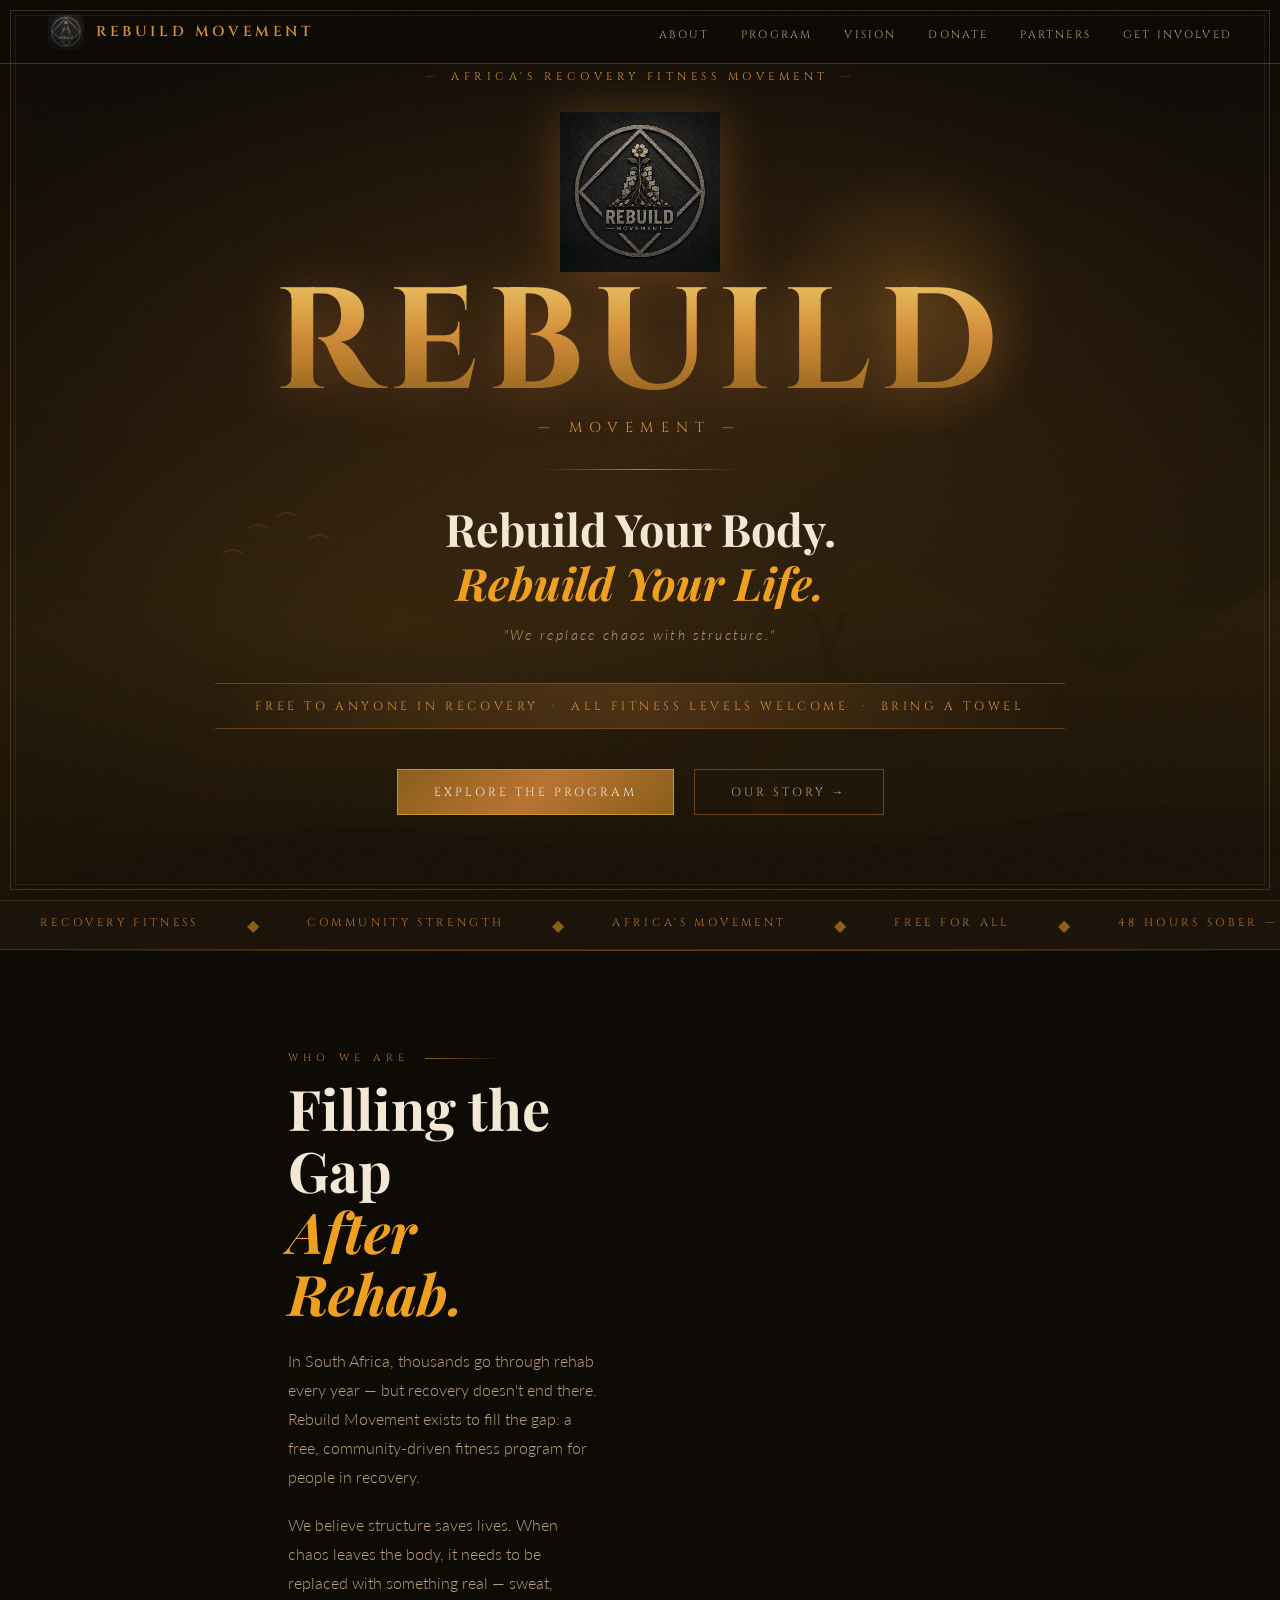
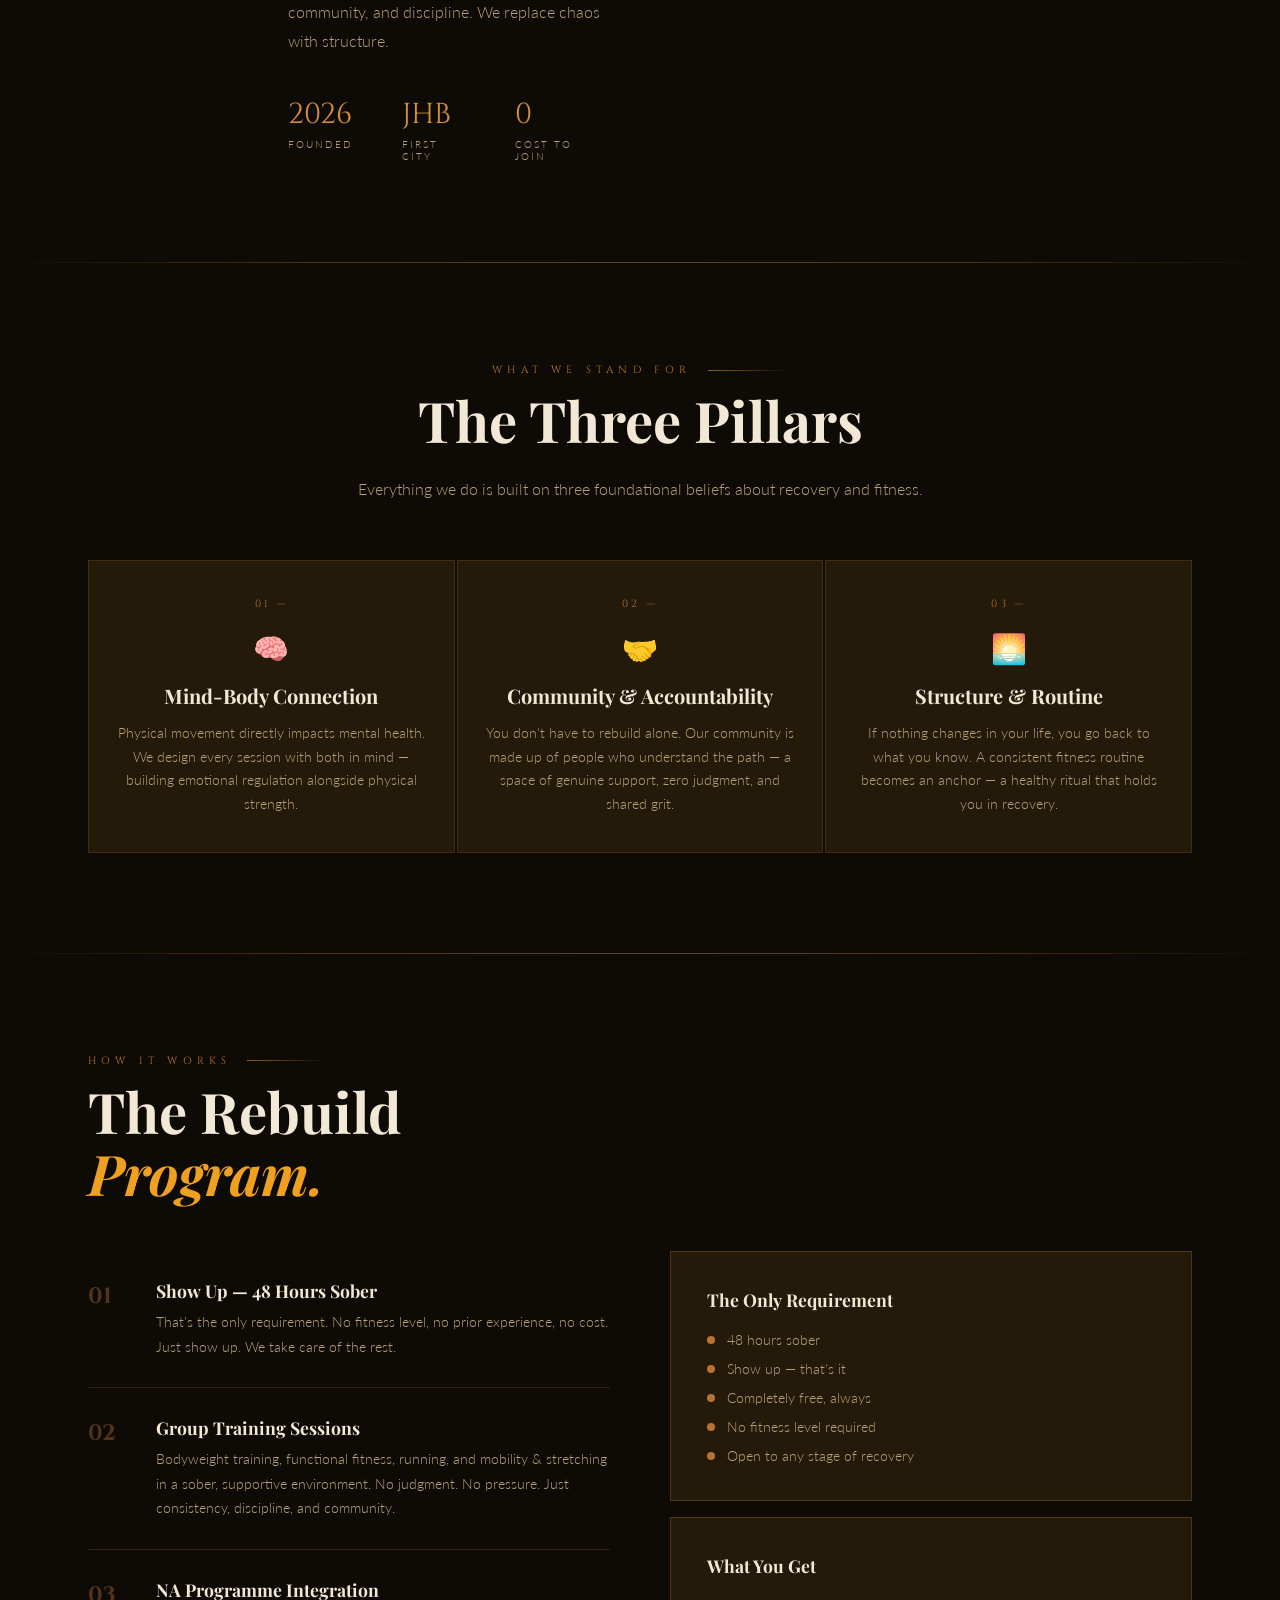
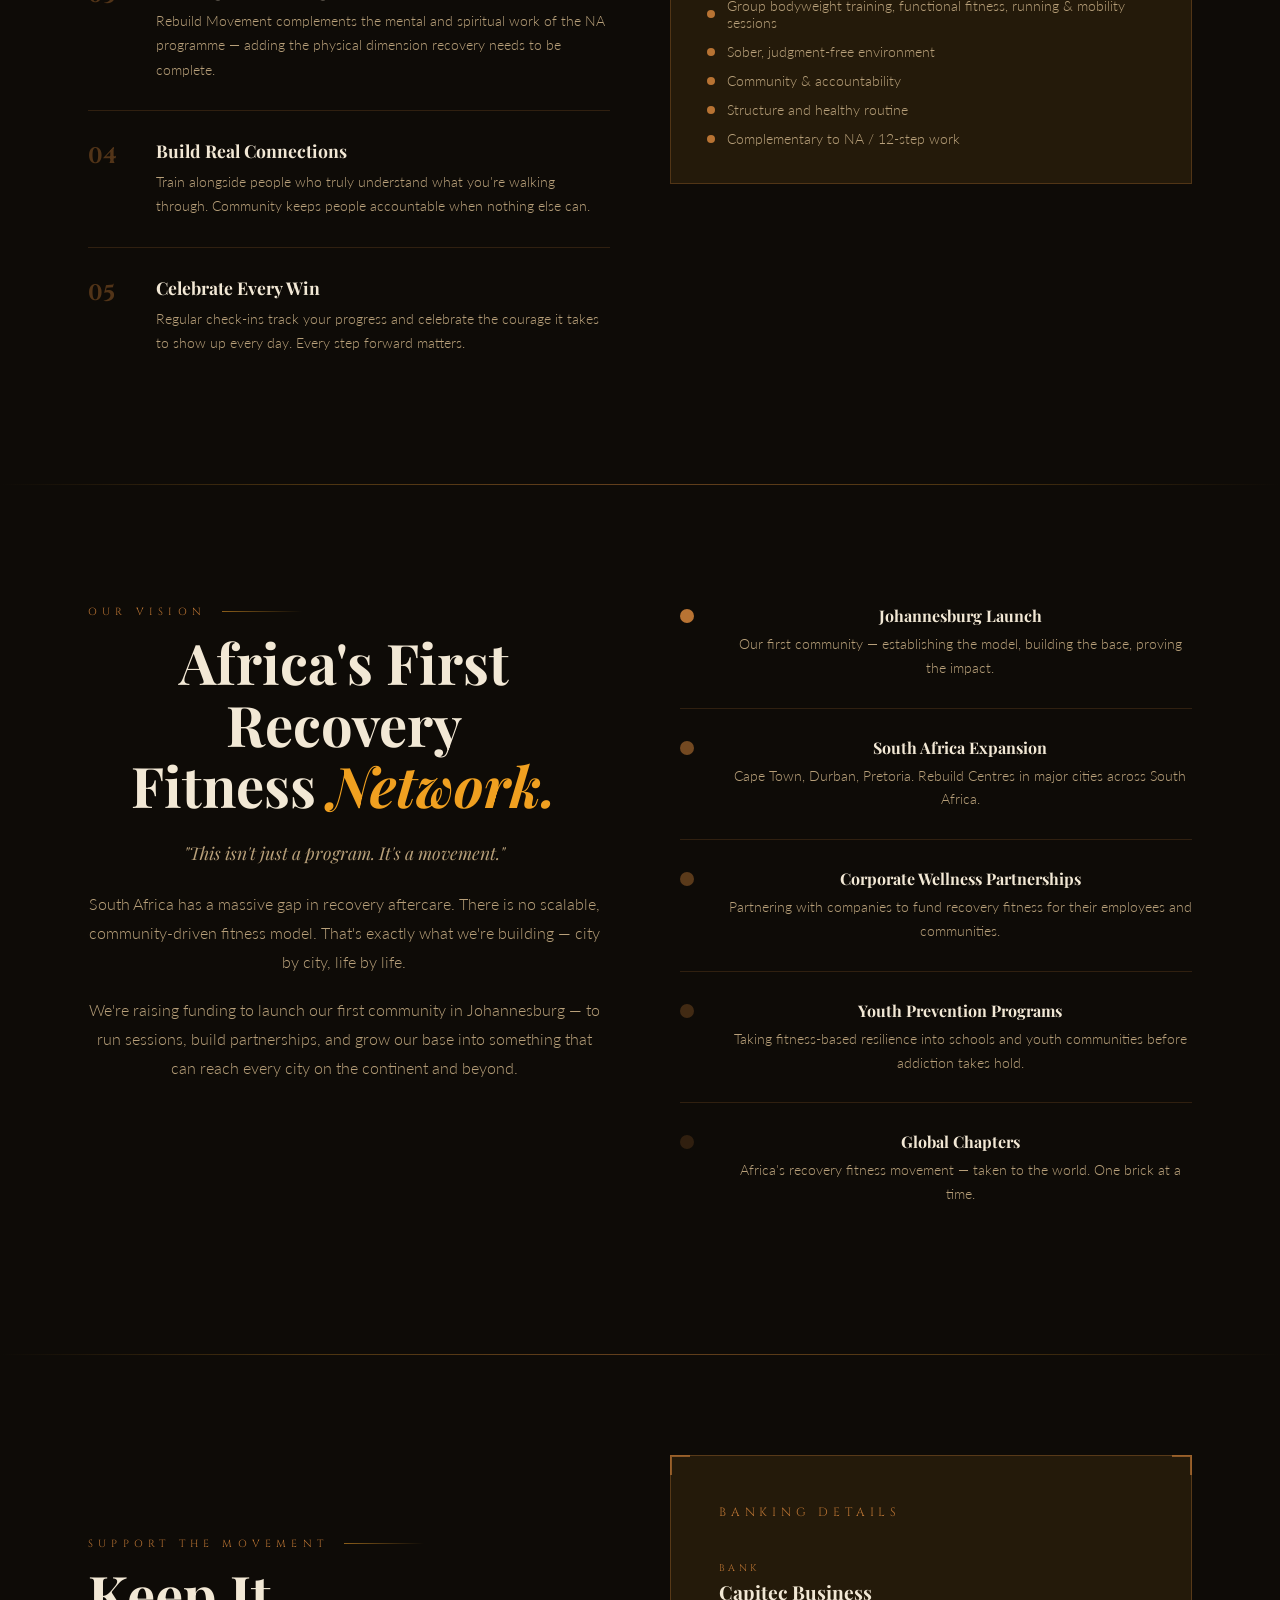
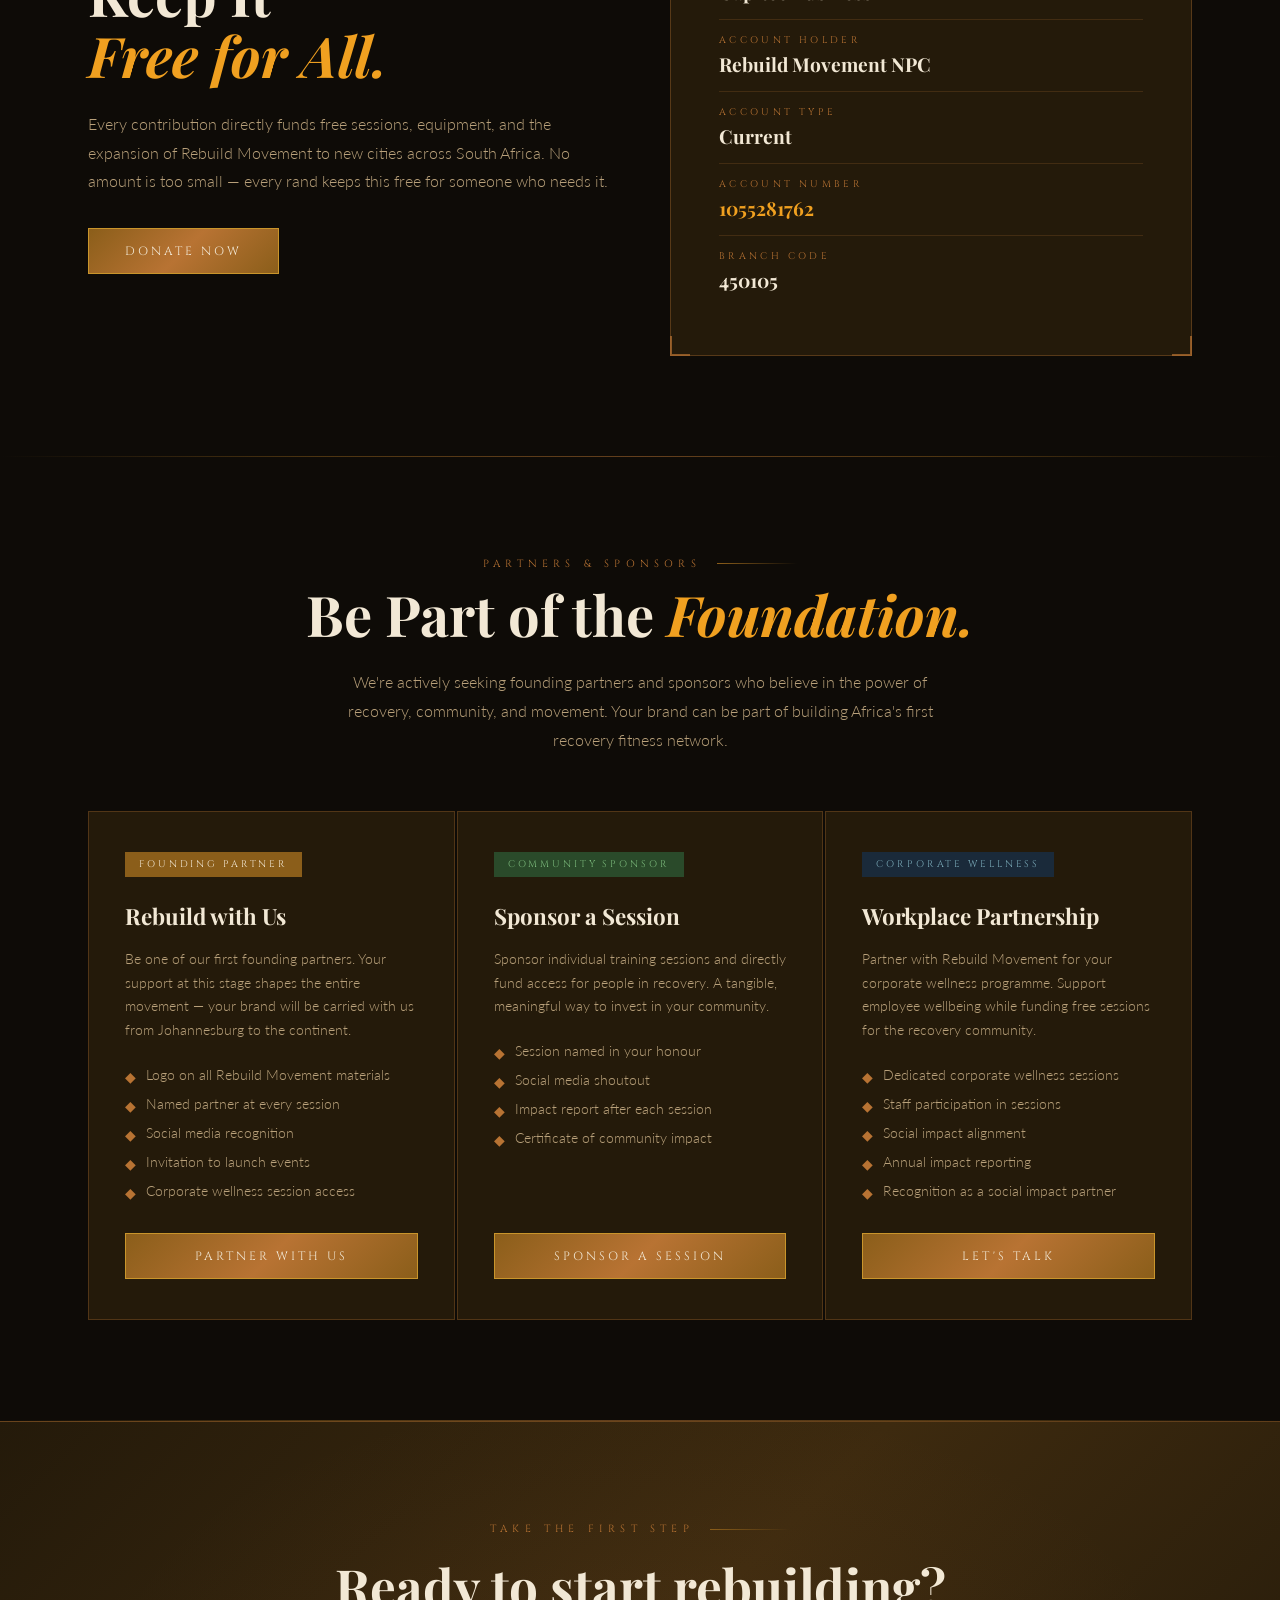
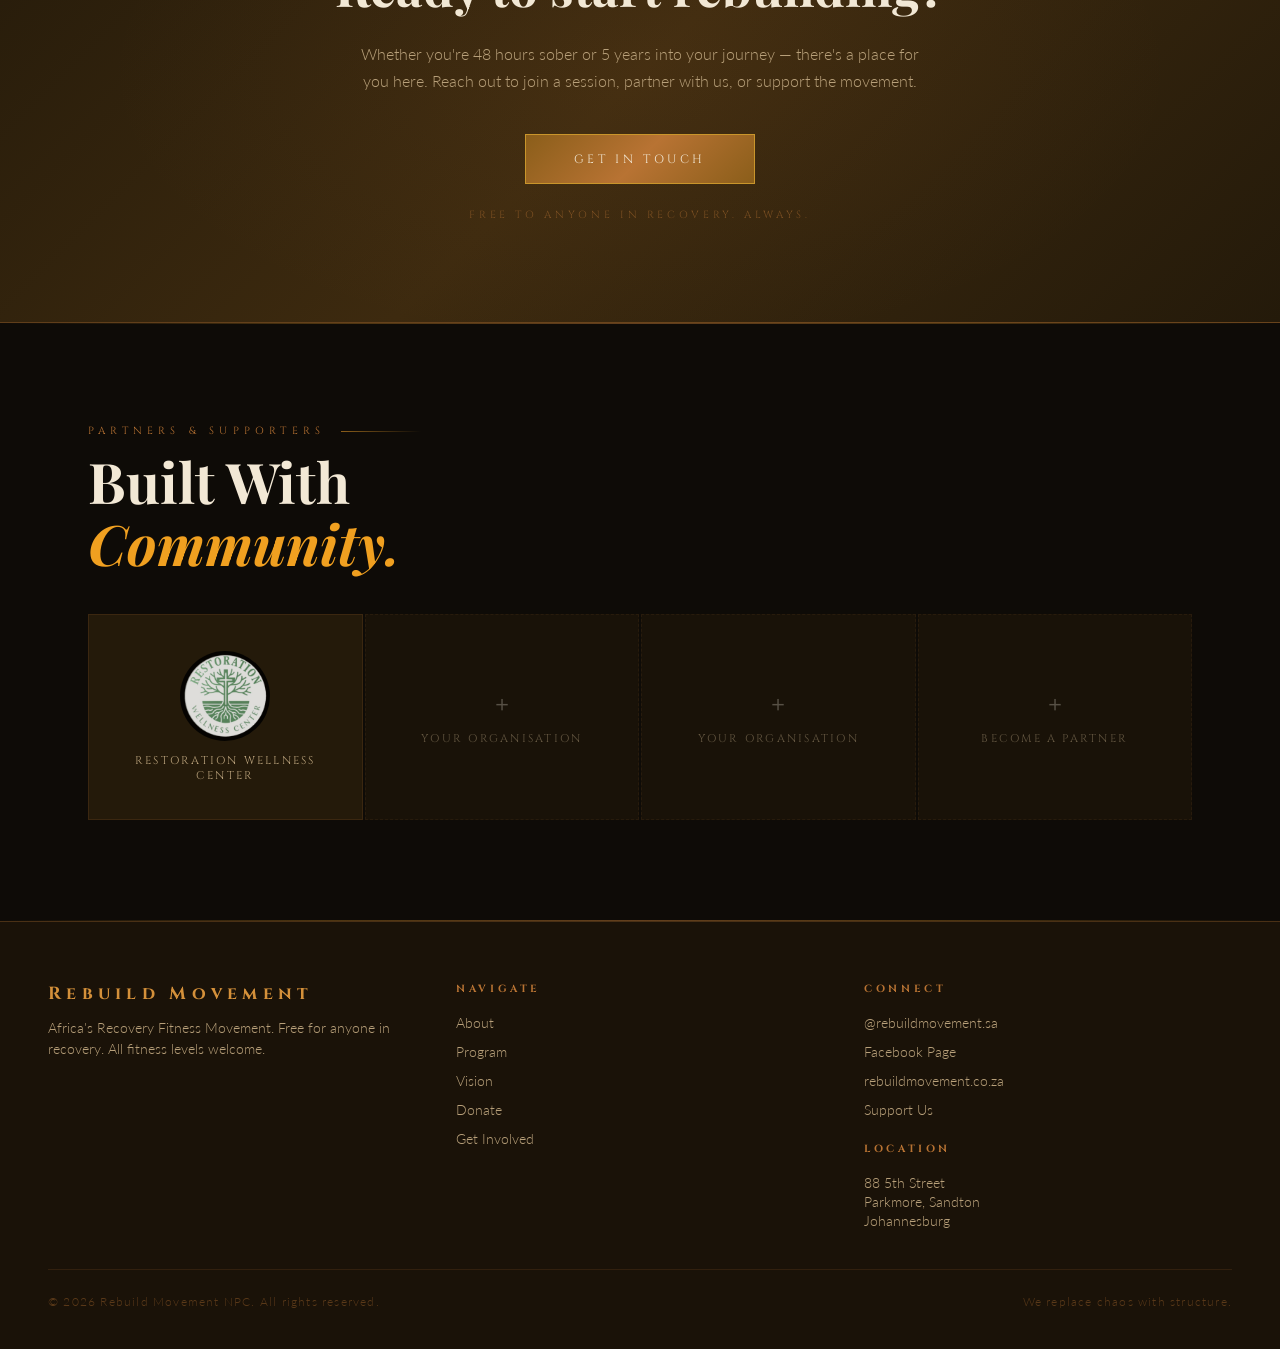
==== commit db4a0e97: "Update index.html" ====
--- a/index.html
+++ b/index.html
@@ -807,7 +807,7 @@
 
 <!-- NAVIGATION -->
 <nav>
-  <a href="#" class="nav-logo">Rebuild Movement</a>
+  <a href="#" class="nav-logo" style="display:flex;align-items:center;gap:12px;"><img src="[data-uri]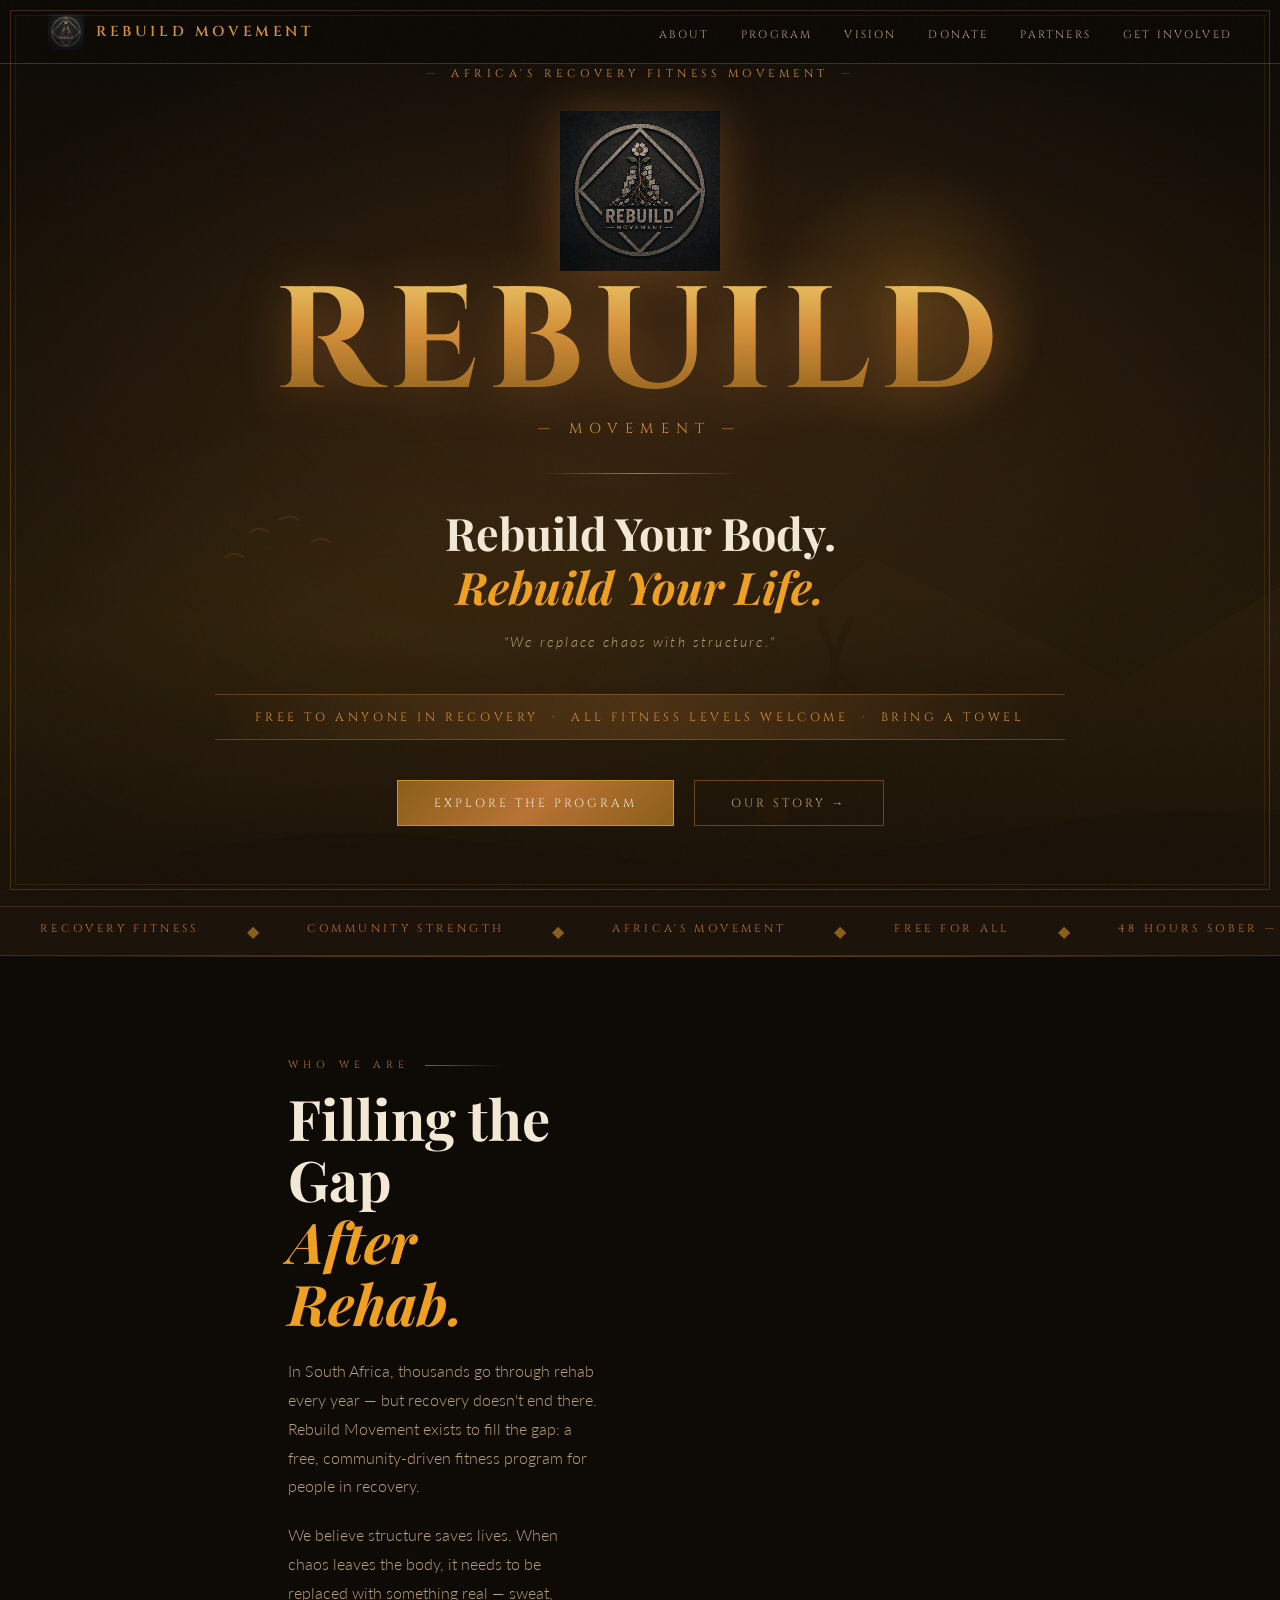
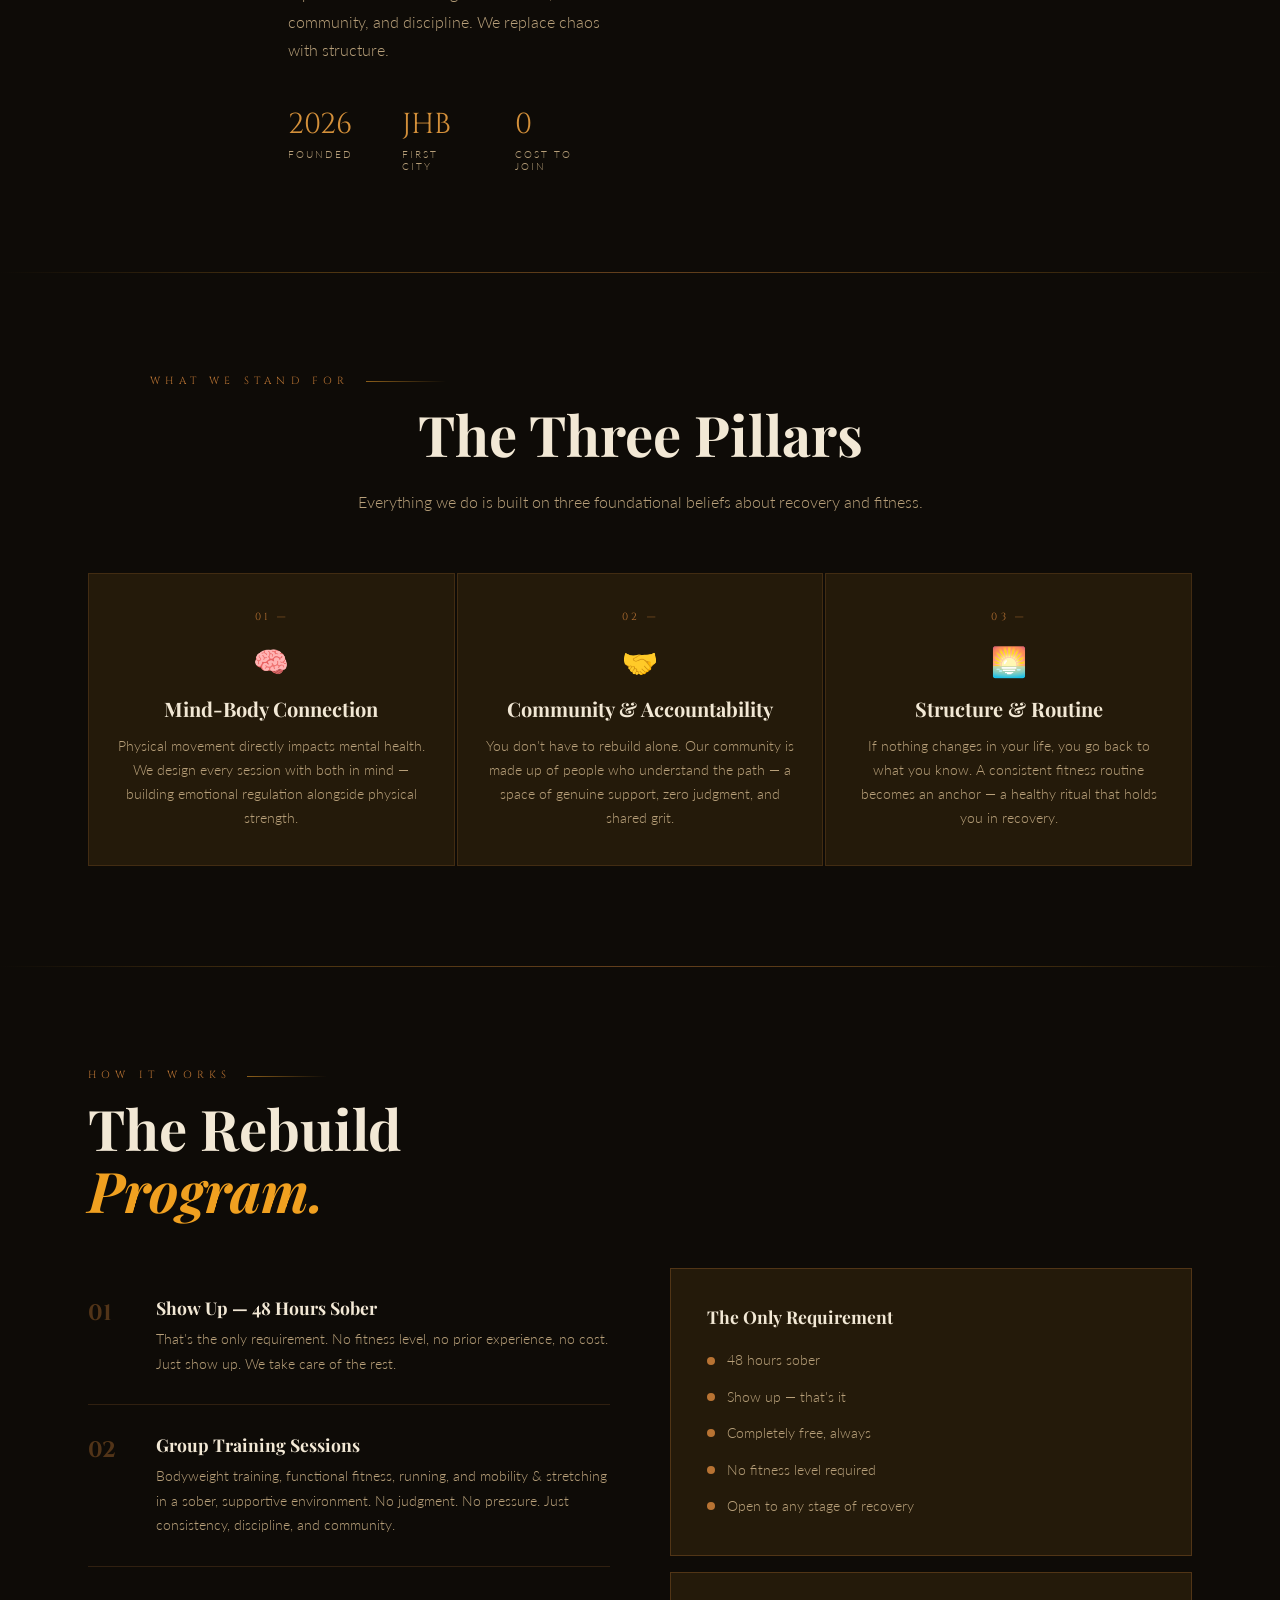
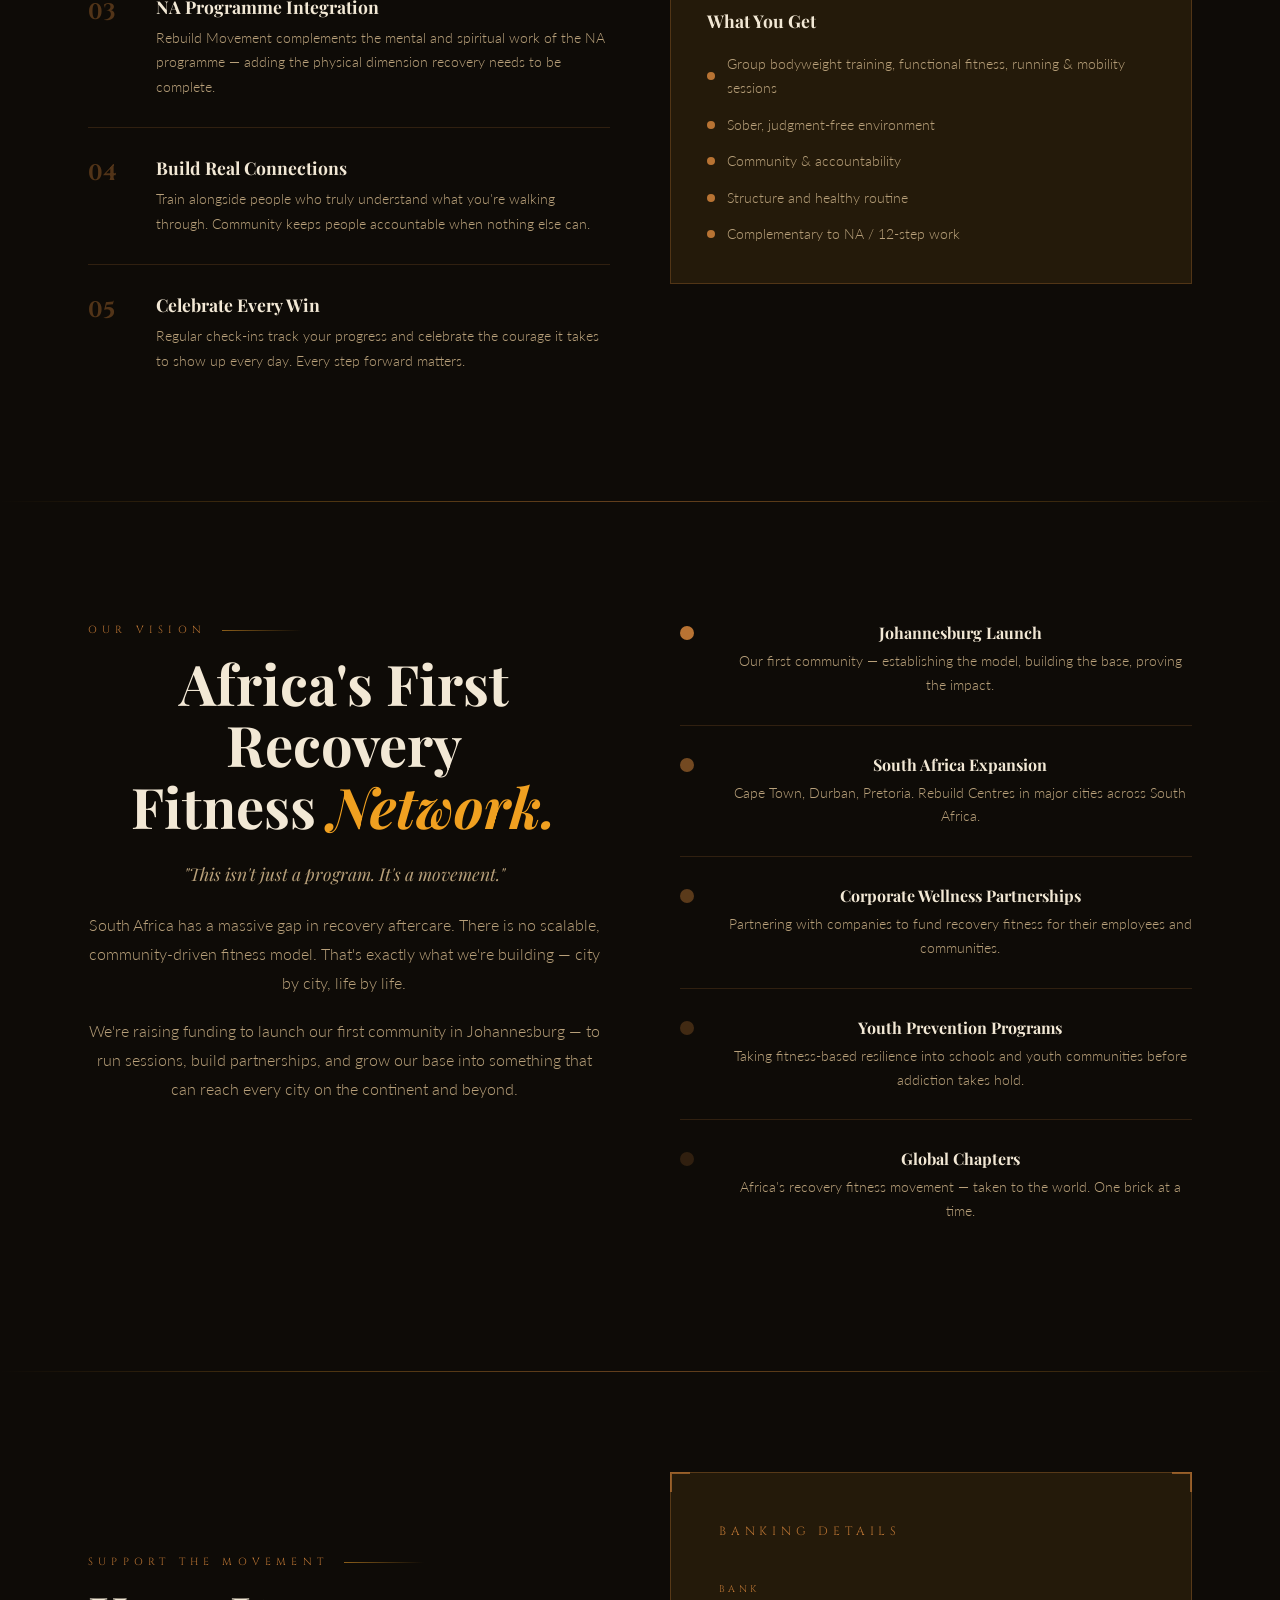
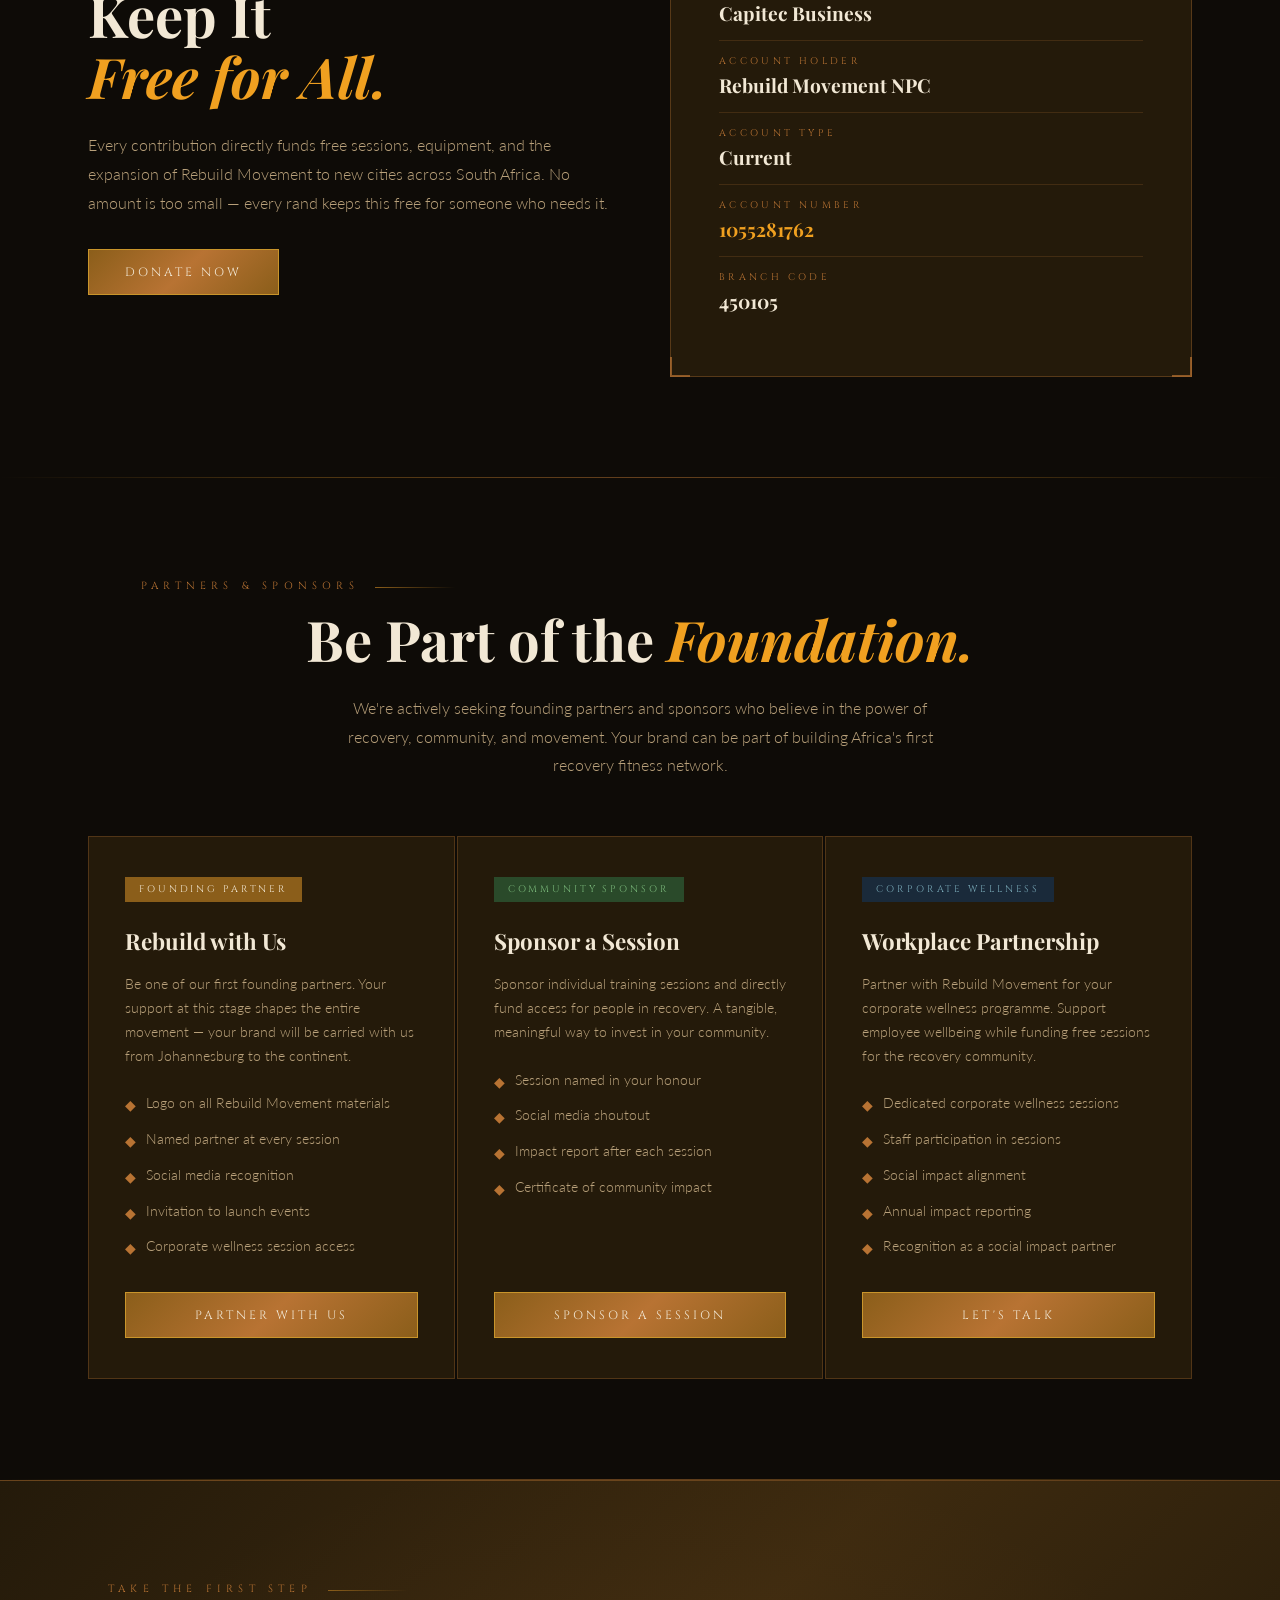
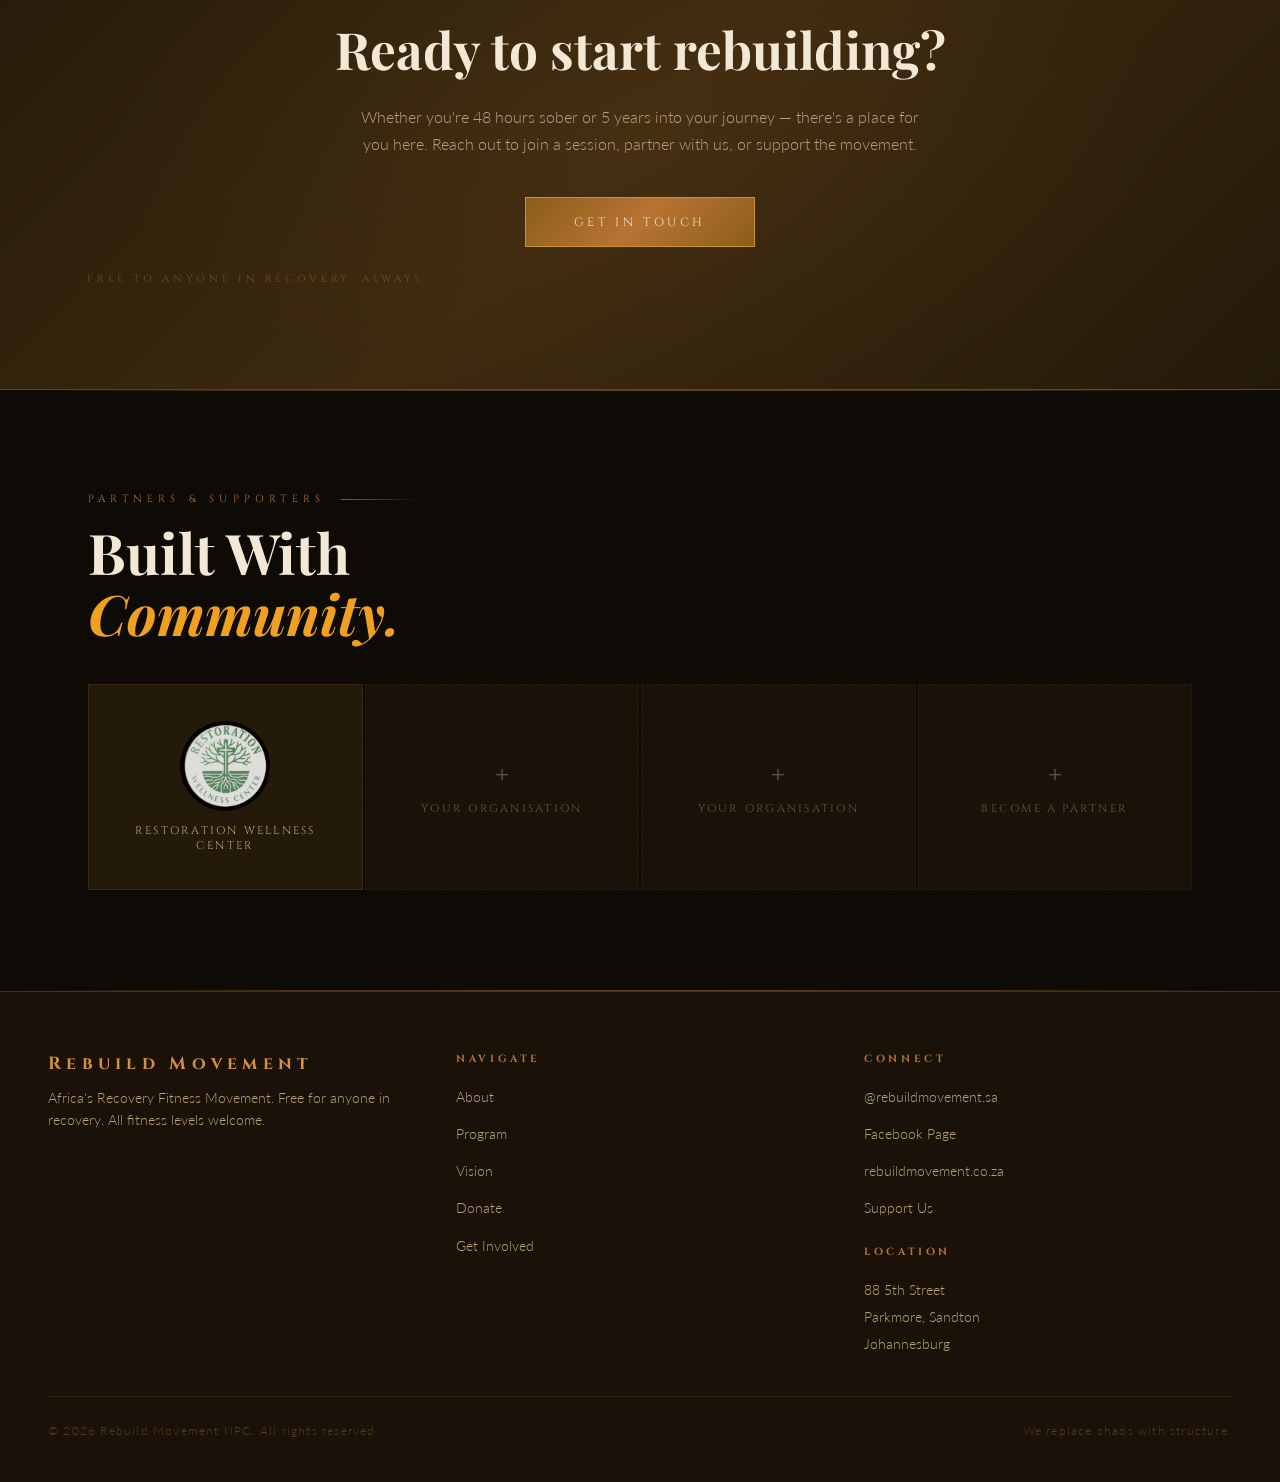
==== commit b73bd906: "Update index.html" ====
--- a/index.html
+++ b/index.html
@@ -7,7 +7,8 @@
   <link rel="preconnect" href="https://fonts.googleapis.com" />
   <link rel="preconnect" href="https://fonts.gstatic.com" crossorigin />
   <link href="https://fonts.googleapis.com/css2?family=Playfair+Display:ital,wght@0,700;0,900;1,700&family=Cinzel:wght@400;600;700&family=Lato:wght@300;400;700&display=swap" rel="stylesheet" />
-  <style>
+ <link rel="stylesheet" href="mobile.css">
+<style> 
     :root {
       --copper-light: #d4903a;
       --copper:       #b87333;
--- a/mobile.css
+++ b/mobile.css
@@ -0,0 +1,155 @@
+/* =============================================
+   REBUILD MOVEMENT — Mobile Responsiveness Fix
+   Add this file to your project and link it in
+   both index.html and contact.html (see below)
+   ============================================= */
+
+/* --- Base fixes --- */
+*, *::before, *::after {
+  box-sizing: border-box;
+}
+
+html, body {
+  max-width: 100%;
+  overflow-x: hidden;
+}
+
+img {
+  max-width: 100%;
+  height: auto;
+  display: block;
+}
+
+/* --- Fix text line length (your "funny line" issue) --- */
+p, li, blockquote, label {
+  max-width: 70ch;
+  line-height: 1.7;
+}
+
+/* --- Make all containers fluid --- */
+section,
+.container,
+.wrapper,
+main,
+header,
+footer,
+nav,
+article,
+div {
+  max-width: 100%;
+}
+
+/* =============================================
+   MOBILE STYLES (screens 768px and smaller)
+   ============================================= */
+@media (max-width: 768px) {
+
+  /* Body padding so content doesn't touch the edges */
+  body {
+    padding: 0 1rem;
+    font-size: 16px;
+  }
+
+  /* Headings scale down nicely */
+  h1 { font-size: clamp(1.8rem, 6vw, 2.5rem); line-height: 1.2; }
+  h2 { font-size: clamp(1.4rem, 5vw, 2rem);   line-height: 1.3; }
+  h3 { font-size: clamp(1.1rem, 4vw, 1.5rem); line-height: 1.4; }
+
+  /* Paragraphs and list items full width on mobile */
+  p, li, blockquote {
+    max-width: 100%;
+  }
+
+  /* Navigation: wrap and center items */
+  nav {
+    padding: 0.75rem 0;
+  }
+
+  nav ul {
+    display: flex;
+    flex-wrap: wrap;
+    justify-content: center;
+    gap: 0.5rem;
+    padding: 0;
+    margin: 0;
+    list-style: none;
+  }
+
+  nav ul li a {
+    padding: 0.4rem 0.75rem;
+    display: inline-block;
+  }
+
+  /* Stack any side-by-side columns */
+  .flex,
+  [class*="flex-"],
+  [class*="row"],
+  [class*="col-"],
+  [class*="grid"] {
+    flex-direction: column !important;
+    grid-template-columns: 1fr !important;
+    width: 100% !important;
+  }
+
+  /* Buttons: full width and easy to tap */
+  a[href], button, .btn, [class*="btn"] {
+    display: inline-block;
+    min-height: 44px;          /* minimum tap target */
+    padding: 0.6rem 1.2rem;
+  }
+
+  /* Hero / banner sections */
+  .hero,
+  [class*="hero"],
+  [class*="banner"],
+  [class*="header"] {
+    padding: 2rem 0;
+    text-align: center;
+  }
+
+  /* Cards and sections get breathing room */
+  section {
+    padding: 2rem 0;
+  }
+
+  /* Tables scroll horizontally instead of breaking layout */
+  table {
+    display: block;
+    overflow-x: auto;
+    white-space: nowrap;
+    width: 100%;
+  }
+
+  /* Forms */
+  input, textarea, select {
+    width: 100%;
+    max-width: 100%;
+  }
+
+  /* Fix any element with a hard-coded width */
+  [style*="width:"],
+  [style*="width :"] {
+    width: 100% !important;
+    max-width: 100% !important;
+  }
+}
+
+/* =============================================
+   SMALL PHONE STYLES (screens 480px and smaller)
+   ============================================= */
+@media (max-width: 480px) {
+  body {
+    padding: 0 0.75rem;
+  }
+
+  h1 { font-size: 1.7rem; }
+  h2 { font-size: 1.3rem; }
+
+  nav ul {
+    gap: 0.35rem;
+  }
+
+  section {
+    padding: 1.5rem 0;
+  }
+}
